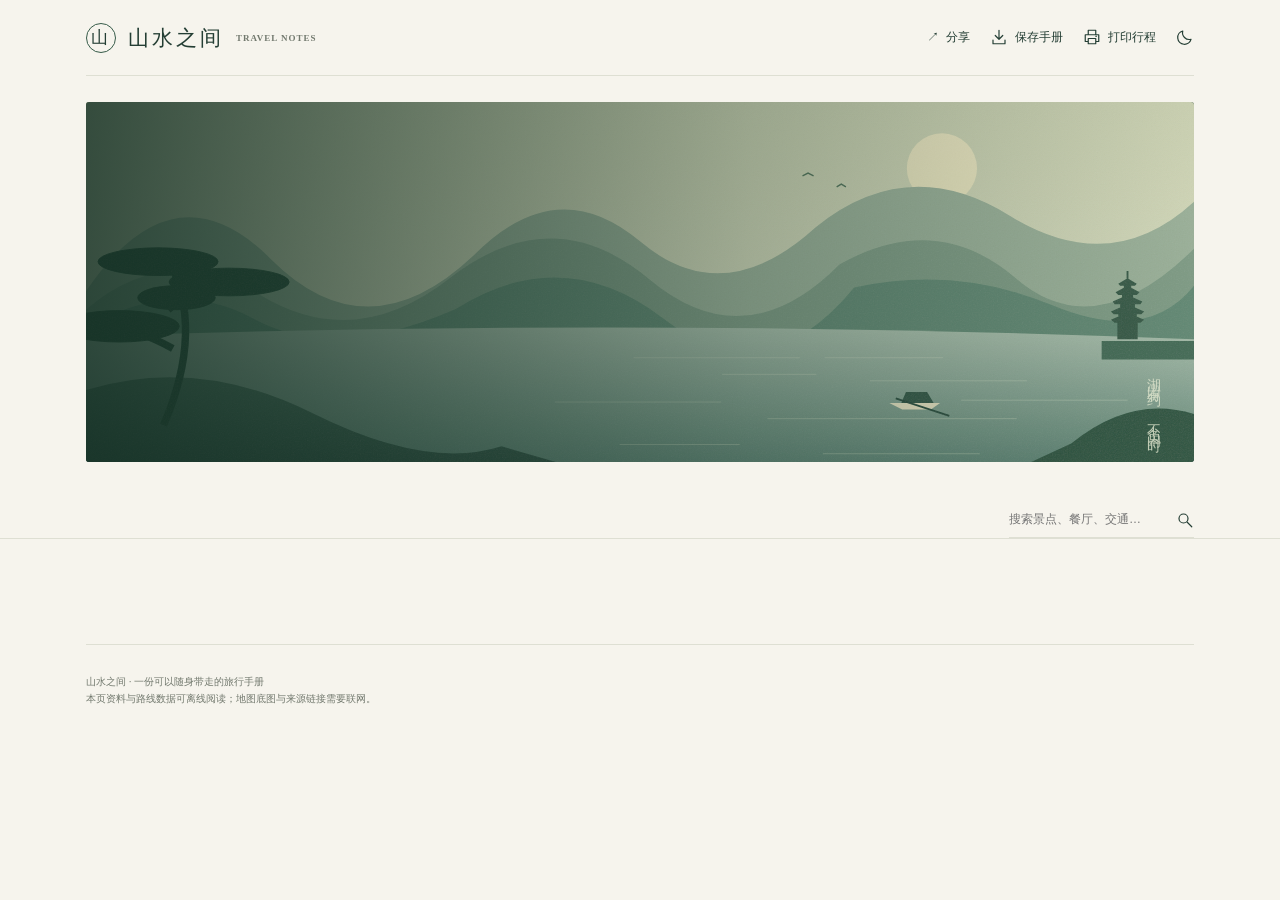
==== assets/page-template.html @ 31d5e21d "Publish mobile-friendly travel guide skill and GitHub Pages showcase" ====
<!doctype html>
<html lang="zh-CN">
<head>
<meta charset="utf-8"><meta name="viewport" content="width=device-width,initial-scale=1">
<meta name="color-scheme" content="light dark"><title>旅行手册</title>
<style>
:root{--paper:#f6f4ed;--card:#fffef9;--ink:#243e34;--muted:#71786d;--line:#dedfd3;--green:#365b49;--soft:#eaf0e5;--clay:#b26142;--claysoft:#f4e8dc;--serif:"Songti SC","Noto Serif CJK SC","STSong",serif;--sans:-apple-system,BlinkMacSystemFont,"PingFang SC","Microsoft YaHei",sans-serif}
*{box-sizing:border-box}html{scroll-behavior:smooth;scroll-padding-top:100px}body{margin:0;background:var(--paper);color:var(--ink);font:14px/1.7 var(--sans)}button,input,select{font:inherit}button,a,input{ -webkit-tap-highlight-color:transparent}button{cursor:pointer}button,a{touch-action:manipulation}button:focus-visible,a:focus-visible,input:focus-visible,summary:focus-visible{outline:3px solid var(--clay);outline-offset:4px}button{color:inherit}a{color:var(--green);text-underline-offset:4px}button:disabled{opacity:.45;cursor:default}button svg{width:18px;height:18px}svg.icon{width:18px;height:18px;fill:none;stroke:currentColor;stroke-width:1.6;stroke-linecap:round;stroke-linejoin:round;vertical-align:middle;flex:none}h1,h2,h3,p{margin:0}h2{font:30px/1.35 var(--serif);letter-spacing:1px}h3{font-size:17px;line-height:1.5}small{font-size:12px}.eyebrow{font-size:10px;font-weight:600;letter-spacing:2.6px}.muted{color:var(--muted)}.wrap{max-width:1180px;margin:auto;padding:0 36px}.masthead{display:flex;align-items:center;justify-content:space-between;min-height:76px;border-bottom:1px solid var(--line);gap:20px}.brand{display:flex;align-items:center;gap:12px;font:21px var(--serif);letter-spacing:3px}.brand-mark{height:30px;width:30px;border:1px solid var(--green);border-radius:50%;display:grid;place-items:center;font-size:17px}.mast-actions{display:flex;align-items:center;gap:20px}.text-btn{border:0;background:transparent;display:inline-flex;align-items:center;gap:7px;padding:9px 0;font-size:12px}.hero{position:relative;min-height:360px;margin:26px 0 0;overflow:hidden;background:#203f36;border-radius:3px;color:#f7f6e9;isolation:isolate}.hero-art{position:absolute;width:100%;height:100%;inset:0;z-index:-2}.hero-shade{position:absolute;inset:0;background:linear-gradient(90deg,rgba(20,47,36,.82),rgba(20,47,36,.26) 60%,transparent);z-index:-1}.hero-copy{padding:42px 42px 36px;max-width:650px}.hero .eyebrow{color:#d2ddba}.hero h1{font:57px/1.35 var(--serif);letter-spacing:4px;margin:20px 0 14px}.hero p{font-size:14px;line-height:1.9;color:#e2e8d8;white-space:pre-line}.hero-meta{margin-top:27px;display:flex;gap:22px;flex-wrap:wrap;font-size:12px;color:#e4e8db}.hero-meta span{display:flex;align-items:center;gap:7px}.hero-stamp{position:absolute;bottom:30px;right:32px;writing-mode:vertical-rl;letter-spacing:5px;font:14px var(--serif);color:#e3e8d0;opacity:.8}.historical{display:flex;align-items:center;gap:10px;padding:12px 0;font-size:11px;color:var(--muted)}.historical .dot{width:5px;height:5px;border-radius:50%;background:var(--clay)}.nav-shell{position:sticky;top:0;background:var(--paper);z-index:10;border-bottom:1px solid var(--line)}.nav-row{display:flex;align-items:center;gap:35px}.tabs{display:flex;gap:28px;flex:1}.nav-tab{padding:18px 0 15px;border:0;border-bottom:2px solid transparent;white-space:nowrap;background:none;color:var(--muted);font-size:13px;display:flex;align-items:center;gap:8px}.nav-tab[aria-selected=true]{color:var(--ink);border-bottom-color:var(--green);font-weight:600}.search-wrap{position:relative}.search-wrap input{width:185px;background:transparent;border:0;border-bottom:1px solid var(--line);padding:8px 25px 8px 0;font-size:12px;color:var(--ink)}.search-wrap .icon{position:absolute;right:0;top:10px}.search-results{position:absolute;right:0;top:47px;width:360px;max-height:430px;overflow:auto;background:var(--card);border:1px solid var(--line);padding:12px;box-shadow:0 12px 40px #142c2520;border-radius:4px}.search-results[hidden]{display:none}.search-hit{display:block;width:100%;text-align:left;background:none;border:0;border-bottom:1px solid var(--line);padding:11px;font-size:12px}.search-hit small{display:block;color:var(--muted)}main{padding-top:35px;padding-bottom:70px}.section-top{display:flex;justify-content:space-between;align-items:flex-end;gap:20px;margin-bottom:24px}.section-top p{margin-top:9px;font-size:12px;color:var(--muted)}.issue{color:var(--clay);font:italic 31px Georgia,serif}.day-picker{display:grid;grid-template-columns:repeat(7,1fr);gap:8px;margin-bottom:28px}.day-btn{padding:14px 12px 12px;text-align:left;border:1px solid var(--line);background:transparent;border-radius:3px;position:relative;min-width:0}.day-btn .day-index{font:10px Georgia,serif;letter-spacing:1px;opacity:.8}.day-btn .day-date{font:24px Georgia,serif;margin:4px 0 7px}.day-btn .day-label{font-size:11px;display:block}.day-btn .day-weather{font-size:10px;opacity:.8;display:block;margin-top:4px}.day-btn[aria-pressed=true]{background:var(--green);border-color:var(--green);color:#f8f5e7}.day-btn[aria-pressed=true]:after{content:"";position:absolute;bottom:-7px;left:calc(50% - 6px);border-left:6px solid transparent;border-right:6px solid transparent;border-top:7px solid var(--green)}.journey-grid{display:grid;grid-template-columns:minmax(0,1fr) 310px;gap:36px}.day-heading{padding-bottom:20px;border-bottom:1px solid var(--line);margin-bottom:23px;display:flex;justify-content:space-between;gap:12px}.day-heading h3{font:25px/1.5 var(--serif)}.day-heading p{font-size:11px;color:var(--muted);margin-top:7px}.pill{display:inline-flex;gap:5px;align-items:center;border:1px solid var(--line);padding:2px 8px;border-radius:20px;font-size:10px;white-space:nowrap}.pill.warm{border-color:transparent;background:var(--claysoft);color:var(--clay)}.timeline{position:relative}.stop{position:relative;display:grid;grid-template-columns:87px minmax(0,1fr);padding:0 0 27px;gap:20px}.stop:before{content:"";position:absolute;left:99px;top:15px;bottom:0;width:1px;background:var(--line)}.stop:last-child:before{display:none}.stop:after{content:"";position:absolute;left:96px;top:9px;width:7px;height:7px;border-radius:50%;border:1px solid var(--green);background:var(--paper)}.stop-time{font:12px/1.8 Georgia,serif;padding-top:2px;white-space:nowrap}.stop-body{padding-left:9px;min-width:0}.stop-type{font-size:9px;letter-spacing:1.5px;color:var(--clay);margin-bottom:4px}.stop h4{font-size:15px;font-weight:600;line-height:1.6;margin:0}.stop-transport{font-size:11px;color:var(--muted);margin-top:5px}.stop-blurb{font-size:12px;margin-top:8px;line-height:1.9}.stop-actions{display:flex;align-items:center;gap:16px;margin-top:8px}.map-link,.copy-btn{font-size:10px;background:none;border:0;padding:2px 0;color:var(--green);text-decoration:none}.copy-btn{color:var(--muted)}details>summary{cursor:pointer;font-size:11px;color:var(--muted);padding:9px 0}details[open]>summary{color:var(--ink)}ul{padding-left:18px}li{margin:6px 0}.detail-notes{font-size:12px;line-height:1.9}.side-card{padding:24px;background:var(--card);border:1px solid var(--line);border-radius:3px;margin-bottom:16px}.side-card h3{font:18px var(--serif);margin:8px 0 16px}.route{display:flex;flex-direction:column}.route-node{position:relative;display:flex;gap:10px;font-size:11px;padding:0 0 15px;line-height:1.7}.route-node:before{content:attr(data-number);width:18px;height:18px;border-radius:50%;background:var(--soft);display:grid;place-items:center;font:10px Georgia,serif;flex:none;z-index:1}.route-node:after{content:"";position:absolute;top:17px;bottom:0;left:8px;width:1px;background:var(--line)}.route-node:last-child{padding-bottom:0}.route-node:last-child:after{display:none}.route-node a{text-decoration:none}.aside-note{font-size:10px;color:var(--muted);margin-top:15px;border-top:1px solid var(--line);padding-top:12px}.intensity-bars{height:60px;display:flex;align-items:flex-end;gap:8px;margin:20px 0 6px}.bar-day{flex:1;height:100%;display:flex;align-items:flex-end}.bar{width:100%;background:#a6b6a1;border-radius:2px 2px 0 0}.bar.active{background:var(--clay)}.bar-labels{display:flex;justify-content:space-around;font:10px Georgia,serif;color:var(--muted)}.soft-note{padding:16px 18px;border-left:2px solid var(--clay);background:var(--claysoft);font-size:12px;line-height:1.9;margin:16px 0}.alternative{background:var(--soft);padding:20px 23px;border-radius:3px;margin-top:5px}.alternative h3{font:20px var(--serif);margin:5px 0 10px}.alternative summary{color:var(--ink);font-size:12px;border-bottom:1px solid var(--line)}.alternative details p{font-size:12px;padding:10px 0}.foot-note{font-size:11px;color:var(--muted);padding:18px 0}.view-toggle{flex-shrink:0;display:flex;border:1px solid var(--line);border-radius:3px;overflow:hidden}.view-toggle button{white-space:nowrap;padding:7px 12px;background:transparent;border:0;font-size:11px}.view-toggle button[aria-pressed=true]{background:var(--soft);color:var(--green)}.wide-route{padding:30px;max-width:700px;margin:0 auto;background:var(--card);border:1px solid var(--line)}.wide-route .route-node{font-size:14px;padding-bottom:25px}.wide-route .route-node small{display:block;color:var(--muted)}.content-grid{display:grid;grid-template-columns:repeat(2,minmax(0,1fr));gap:20px}.content-card{border:1px solid var(--line);padding:25px;background:var(--card);border-radius:3px;min-width:0}.content-card h3{font:22px var(--serif);margin:5px 0 15px}.content-card p{font-size:12px}.list-row{padding:14px 0;border-bottom:1px solid var(--line)}.list-row:last-child{border-bottom:0}.check-row{display:grid;grid-template-columns:20px 1fr;gap:11px;padding:17px 0;border-bottom:1px solid var(--line)}.check-row input{accent-color:var(--green);width:17px;height:17px;margin-top:5px}.check-row strong{font-size:13px;font-weight:500}.check-row p{font-size:11px;color:var(--muted);margin-top:6px}.check-row:has(input:checked) strong{color:var(--muted);text-decoration:line-through}.check-progress{height:3px;background:var(--line);margin:13px 0 5px}.check-progress div{height:100%;background:var(--green)}.plain-button{min-height:40px;border:1px solid var(--line);background:var(--card);padding:9px 14px;font-size:11px;border-radius:3px}.budget-layout{display:grid;grid-template-columns:1.15fr 1fr;gap:35px}.budget-summary{background:var(--green);padding:30px;color:#f7f5e7;border-radius:3px;margin-bottom:20px}.budget-summary h3{font-size:12px;font-weight:400;opacity:.85}.budget-total{font:52px/1.3 Georgia,serif;margin:12px 0}.budget-total small{font:15px var(--sans)}.budget-summary p{font-size:12px}.budget-controls{display:flex;justify-content:space-between;align-items:center;gap:18px;margin-bottom:20px}.budget-controls input{background:var(--card);color:var(--ink);width:70px;padding:7px;border:1px solid var(--line);border-radius:2px}.tier-tabs{display:flex;gap:7px}.tier-tabs button{min-height:40px;border:1px solid var(--line);background:none;padding:8px 13px;font-size:12px;border-radius:3px}.tier-tabs button[aria-pressed=true]{background:var(--soft);border-color:var(--green)}.budget-line{padding:15px 0;border-bottom:1px solid var(--line)}.budget-line>div:first-child{display:flex;justify-content:space-between;font-size:12px}.budget-track{height:3px;background:var(--line);margin:10px 0 6px}.budget-track div{height:100%;background:#8eaa8f}.budget-line small{color:var(--muted);font-size:10px}.archive{margin-top:30px;border-top:1px solid var(--line);padding-top:15px}.archive summary{font-size:12px}.reference-chunk{font-size:12px;overflow-wrap:anywhere}.reference-chunk details{padding-left:10px;border-left:1px solid var(--line);margin:9px 0}.reference-chunk summary{color:var(--ink);font-size:12px}.reference-chunk p{margin:7px 0}.reference-chunk strong{font-weight:600}.label-key{color:var(--muted);font-size:10px;display:inline-block;margin-right:7px}footer{border-top:1px solid var(--line);padding:28px 0 40px;display:flex;justify-content:space-between;gap:20px;font-size:10px;color:var(--muted)}footer a{color:var(--muted)}.toast{position:fixed;bottom:28px;left:50%;transform:translateX(-50%);background:var(--ink);color:var(--paper);border-radius:3px;padding:11px 20px;font-size:12px;z-index:50;box-shadow:0 5px 30px #0002}.toast[hidden]{display:none}.source-btn{font-size:10px;background:transparent;border:1px solid var(--line);padding:5px 10px;border-radius:20px;color:var(--muted)}.source-dialog{max-width:560px;width:calc(100% - 36px);background:var(--card);color:var(--ink);border:1px solid var(--line);padding:30px;border-radius:5px;box-shadow:0 20px 80px #0003}.source-dialog::backdrop{background:#142b2570}.source-dialog p{margin:13px 0;font-size:12px}.source-dialog h2{font-size:24px}.source-dialog .close-dialog{float:right;border:0;background:transparent;font-size:22px}.source-dialog a{overflow-wrap:anywhere}body[data-theme=dark]{--paper:#182923;--card:#20352b;--ink:#e6e8d9;--muted:#adb8a7;--line:#3e5144;--green:#a9c5a0;--soft:#2b4435;--clay:#dda17e;--claysoft:#3e352a}body[data-theme=dark] .day-btn[aria-pressed=true],body[data-theme=dark] .budget-summary{background:#365b49;border-color:#365b49}body[data-theme=dark] .day-btn[aria-pressed=true]:after{border-top-color:#365b49}
@media(min-width:1440px){.hero{min-height:390px}.hero-copy{padding-top:50px}}
@media(max-width:1000px){.wrap{padding:0 24px}.tabs{gap:20px}.nav-row{gap:20px}.search-wrap input{width:135px}.journey-grid{grid-template-columns:minmax(0,1fr) 265px;gap:25px}.side-card{padding:20px}.day-btn{padding:12px 9px}.day-btn .day-weather{font-size:9px}.budget-layout{gap:24px}}
@media(max-width:760px){.wrap{padding:0 20px}.masthead{min-height:65px}.brand{font-size:19px}.mast-actions{gap:4px}.mast-actions .text-btn{min-width:36px;min-height:44px;justify-content:center}.mast-actions .label{display:none}.hero{margin-top:18px;min-height:350px}.hero-copy{padding:32px 25px}.hero h1{font-size:clamp(30px,9vw,36px);letter-spacing:1px;margin:28px 0 17px}.hero p{font-size:12px}.hero-meta{gap:11px;font-size:10px;margin-top:28px}.hero-stamp{right:17px;bottom:22px;font-size:11px}.hero-art{width:160%;left:-35%}.hero-shade{background:linear-gradient(90deg,#173e32c9,#173e3270 70%,#173e3210)}.historical{font-size:10px;line-height:1.7;padding:13px 0;align-items:flex-start}.historical .dot{margin-top:6px;flex:none}.nav-shell{border:0;position:static}.nav-row{display:block}.tabs{position:fixed;bottom:0;left:0;right:0;background:var(--card);border-top:1px solid var(--line);padding:7px 9px max(8px,env(safe-area-inset-bottom));z-index:30;display:grid;grid-template-columns:repeat(6,1fr);gap:0}.nav-tab{display:flex;flex-direction:column;gap:3px;padding:5px 0;border:0;font-size:9px;line-height:1.5;border-radius:4px}.nav-tab .icon{width:19px;height:19px}.nav-tab[aria-selected=true]{background:var(--soft)}.search-wrap{margin:5px 0 0}.search-wrap input{width:100%;font-size:12px;padding:11px 25px 11px 0}.search-wrap .icon{top:13px}.search-results{width:100%;top:42px;z-index:20}.section-top{align-items:center;margin-bottom:20px}.section-top h2{font-size:24px}.section-top p{font-size:11px;max-width:235px}.issue{font-size:25px}main{padding-top:27px;padding-bottom:28px}.day-picker{display:flex;overflow-x:auto;gap:7px;margin-right:-20px;padding-right:20px;padding-bottom:9px;scrollbar-width:thin}.day-btn{flex:0 0 100px;padding:12px}.day-btn .day-date{font-size:25px}.day-btn .day-weather{font-size:9px}.journey-grid{display:block}.day-heading{margin-top:6px}.day-heading h3{font-size:23px}.day-heading .pill{font-size:9px}.stop{grid-template-columns:72px minmax(0,1fr);gap:15px;padding-bottom:28px}.stop:before{left:81px}.stop:after{left:78px}.stop-time{font-size:10px;padding-top:4px}.stop-body{padding-left:5px}.stop h4{font-size:14px}.stop-blurb{font-size:11px}.stop-transport{font-size:10px}.side-card{margin-top:16px}.journey-aside{display:grid;grid-template-columns:1fr;gap:0}.content-grid{grid-template-columns:1fr}.content-card{padding:23px}.budget-layout{display:block}.budget-controls{flex-wrap:wrap}.budget-summary{padding:26px}.budget-total{font-size:46px}.view-toggle button{white-space:nowrap;padding:6px 9px;font-size:10px}.foot-note{font-size:10px}footer{padding-bottom:105px;display:block;font-size:9px}footer>div+div{margin-top:10px}.toast{bottom:85px;max-width:90%;width:max-content}.source-btn{font-size:9px}.reference-chunk{font-size:11px}.wide-route{padding:22px}.eyebrow{font-size:9px}}
@media(prefers-reduced-motion:reduce){html{scroll-behavior:auto}}
@media print{body{--paper:white;--card:white;--ink:#22382e;--muted:#555;--line:#ddd;--green:#365b49;--soft:#eef2eb;--clay:#9f583d;--claysoft:#f5ede5;font-size:11px}.nav-shell,.mast-actions,.day-picker,.view-toggle,.search-results,.toast,.source-btn,.copy-btn{display:none!important}.hero{min-height:200px;print-color-adjust:exact}.hero-copy{padding:25px}.hero h1{font-size:35px}.hero-meta{margin-top:12px}.journey-grid{display:block}.journey-aside{display:none}.wrap{padding:0 15px}.stop{break-inside:avoid}.print-day{break-before:page}.print-day:first-child{break-before:auto}footer{padding-bottom:10px}h2{font-size:24px}main{padding-top:20px}.budget-layout{display:block}}

.back-top{position:fixed;right:28px;bottom:90px;width:40px;height:40px;border:1px solid var(--line);border-radius:50%;background:var(--card);z-index:34;font-size:18px}.back-top[hidden]{display:none}@media(max-width:760px){.back-top{right:22px;bottom:147px}}@media print{.back-top{display:none!important}}
.inline-copy{padding:1px 4px;border:1px solid var(--line);background:var(--soft);border-radius:3px;font-size:inherit;color:var(--green)}.inline-source{font-size:10px;padding:1px 6px}.duplicate-warning{font-size:11px;color:var(--clay);background:var(--claysoft);padding:6px 8px;margin:6px 0}.travel-status{padding:0 0 15px;font-size:12px;color:var(--green)}.hours-table{overflow:auto}.hours-table table{border-collapse:collapse;width:100%;font-size:11px}.hours-table td,.hours-table th{padding:11px 12px;border-bottom:1px solid var(--line);text-align:left;vertical-align:top}.hours-table td:first-child{min-width:150px}.hours-table td:nth-child(2){min-width:260px}.bar-day{padding:0;border:0;background:transparent;cursor:pointer}.bar-day:hover .bar{background:var(--clay)}
__MAP_CSS__
</style></head>
<body>
<svg aria-hidden="true" style="position:absolute;width:0;height:0;overflow:hidden"><defs>
<symbol id="i-calendar" viewBox="0 0 24 24"><rect x="3" y="5" width="18" height="16" rx="2"/><path d="M7 3v4m10-4v4M3 10h18M7 14h2m4 0h2m-8 4h2"/></symbol>
<symbol id="i-route" viewBox="0 0 24 24"><circle cx="6" cy="6" r="3"/><circle cx="18" cy="18" r="3"/><path d="M9 6h7a4 4 0 0 1 0 8H8a4 4 0 0 0 0 8h4"/></symbol>
<symbol id="i-check" viewBox="0 0 24 24"><rect x="4" y="4" width="16" height="17" rx="2"/><path d="m8 12 3 3 5-6M9 4V2h6v2"/></symbol>
<symbol id="i-food" viewBox="0 0 24 24"><path d="M6 3v7m-3-7v5a3 3 0 0 0 6 0V3M6 11v10m10-10h4V3c-5 0-6 8-4 8v10"/></symbol>
<symbol id="i-wallet" viewBox="0 0 24 24"><path d="M4 7V5a2 2 0 0 1 2-2h13v4M3 7h18v14H3zM16 11h5v6h-5z"/><path d="M18 14h.01"/></symbol>
<symbol id="i-info" viewBox="0 0 24 24"><circle cx="12" cy="12" r="9"/><path d="M12 11v6m0-10v.1"/></symbol>
<symbol id="i-search" viewBox="0 0 24 24"><circle cx="10" cy="10" r="6"/><path d="m15 15 6 6"/></symbol>
<symbol id="i-print" viewBox="0 0 24 24"><path d="M7 8V3h10v5M6 18H3V9h18v9h-3M7 14h10v7H7zM17 11h1"/></symbol>
<symbol id="i-moon" viewBox="0 0 24 24"><path d="M20 15A9 9 0 0 1 9 4a9 9 0 1 0 11 11z"/></symbol>
<symbol id="i-pin" viewBox="0 0 24 24"><path d="M19 10c0 5-7 11-7 11S5 15 5 10a7 7 0 0 1 14 0z"/><circle cx="12" cy="10" r="2"/></symbol>
<symbol id="i-users" viewBox="0 0 24 24"><circle cx="9" cy="7" r="3"/><path d="M3 21v-3a6 6 0 0 1 12 0v3m1-17a3 3 0 0 1 0 6m2 4a6 6 0 0 1 3 5v2"/></symbol>
<symbol id="i-download" viewBox="0 0 24 24"><path d="M12 3v12m-5-5 5 5 5-5M4 16v5h16v-5"/></symbol>
</defs></svg>
<div class="wrap">
<header class="masthead"><div class="brand"><span class="brand-mark">山</span>山水之间 <span class="eyebrow muted" style="letter-spacing:1px;font-size:9px">TRAVEL NOTES</span></div><div class="mast-actions"><button class="text-btn" id="share" aria-label="分享手册">↗ <span class="label">分享</span></button><button class="text-btn" id="download" aria-label="保存手册"><svg class="icon"><use href="#i-download"/></svg><span class="label">保存手册</span></button><button class="text-btn" id="print" aria-label="打印行程"><svg class="icon"><use href="#i-print"/></svg><span class="label">打印行程</span></button><button class="text-btn" id="theme" aria-label="切换深浅色" aria-pressed="false"><svg class="icon"><use href="#i-moon"/></svg></button></div></header>
<section class="hero" aria-labelledby="trip-title">
<svg class="hero-art" viewBox="0 0 1200 420" preserveAspectRatio="xMidYMid slice" role="img" aria-label="湖山、远塔与小舟的原创湖山意象插画，非实景照片"><defs><linearGradient id="sky" x2="0" y2="1"><stop stop-color="#c8ceaf"/><stop offset="1" stop-color="#dce0c4"/></linearGradient><linearGradient id="water" x2="0" y2="1"><stop stop-color="#a8bcaa"/><stop offset="1" stop-color="#597f70"/></linearGradient><linearGradient id="hill" x2="0" y2="1"><stop stop-color="#507260"/><stop offset="1" stop-color="#284b3e"/></linearGradient><filter id="grain"><feTurbulence type="fractalNoise" baseFrequency=".7" numOctaves="3" stitchTiles="stitch"/><feColorMatrix type="saturate" values="0"/><feComponentTransfer><feFuncA type="linear" slope=".08"/></feComponentTransfer><feBlend in="SourceGraphic" mode="soft-light"/></filter></defs><g filter="url(#grain)"><path fill="url(#sky)" d="M0 0h1200v420H0z"/><circle cx="927" cy="87" r="38" fill="#efe7c2" opacity=".84"/><path d="M0 220Q95 80 200 185T420 181Q510 90 600 166T790 151Q890 70 1000 138T1200 123V320H0z" fill="#9aaf98"/><path d="M0 240Q88 164 190 225T395 205Q506 120 610 207T816 191Q921 132 1007 206T1200 174V320H0z" fill="#7f9b85"/><path d="M0 260Q95 203 182 250T401 239Q517 166 626 250T832 216Q943 192 1046 235T1200 214V340H0z" fill="#638974"/><path fill="url(#water)" d="M0 269Q600 248 1200 272V420H0z"/><g stroke="#d5dec4" stroke-width="1" opacity=".35"><path d="M593 292h180m27 0h128m-239 18h102m58 7h170M508 340h180m50 18h270m-430 28h130m90 10h170m-20-58h180"/></g><path d="M1100 274h100v20h-100z" fill="#456c57"/><g fill="#385b48"><path d="m1110 251 18-8 18 8-4 3h-28zM1117 254h22v18h-22zM1110 242l18-8 18 8-3 3h-30zM1118 244h20v7h-20zM1112 231l16-7 16 7-2 3h-28zM1120 233h16v8h-16zM1115 221l13-7 13 7-3 3h-20zM1122 222h12v8h-12zM1118 212l10-6 10 6-2 2h-16zM1124 211h8v10h-8zM1127 198h2v10h-2z"/></g><path d="M0 327Q121 290 245 352T450 388L561 420H0z" fill="url(#hill)"/><path d="M1200 353q-68-21-133 32l-76 35h209z" fill="#315743"/><g fill="#254b38" stroke="#254b38"><path d="M84 365q45-105 5-180M89 240q50-44 84-31M94 282q-55-30-81-18" fill="none" stroke-width="8"/><ellipse cx="78" cy="188" rx="65" ry="15"/><ellipse cx="155" cy="210" rx="65" ry="15"/><ellipse cx="36" cy="258" rx="65" ry="17"/><ellipse cx="98" cy="227" rx="42" ry="13"/></g><g transform="translate(870 341)" fill="#e3dfbf"><path d="M0 0h55l-10 7H14z"/><path d="M18-12h23l7 12H13z" fill="#335847"/><path d="M7-5 65 14" stroke="#284d3d" stroke-width="2"/></g><path d="m776 95 6-3 6 3m25 12 5-3 5 3" stroke="#54745b" stroke-width="1.5" fill="none"/></g></svg>
<div class="hero-shade"></div><div class="hero-copy"><div class="eyebrow" id="hero-eyebrow"></div><h1 id="trip-title"></h1><p id="trip-intro"></p><div class="hero-meta" id="hero-meta"></div></div><span class="hero-stamp">湖山有约 · 不负闲时</span></section>
<div class="historical" id="historical"></div><div class="travel-status" id="travel-status" role="status"></div>
</div>
<div class="nav-shell"><div class="wrap nav-row"><nav class="tabs" role="tablist" aria-label="攻略栏目" id="tabs"></nav><div class="search-wrap"><input type="search" id="search" aria-label="搜索行程与攻略" placeholder="搜索景点、餐厅、交通…" autocomplete="off" aria-controls="search-results"><svg class="icon"><use href="#i-search"/></svg><div class="search-results" id="search-results" aria-label="搜索结果" hidden></div></div></div></div>
<div class="wrap"><main id="panel" role="tabpanel" tabindex="0"></main><footer><div>山水之间 · 一份可以随身带走的旅行手册<br>本页资料与路线数据可离线阅读；地图底图与来源链接需要联网。</div><div id="footer-source"></div></footer></div>
<button id="back-top" class="back-top" aria-label="回到顶部" hidden>↑</button>
<div class="toast" role="status" id="toast" hidden></div>
<dialog class="source-dialog" id="source-dialog" aria-labelledby="source-title"><button class="close-dialog" aria-label="关闭来源说明">×</button><h2 id="source-title">信息从哪里来</h2><div id="source-content"></div><button class="plain-button close-dialog-bottom">知道了</button></dialog>
<script id="trip-data" type="application/json">__TRIP_DATA__</script>
<script>
'use strict';
const data=JSON.parse(document.getElementById('trip-data').textContent);
const isHistory=data.status==='historical-example';
const dayDate=(d,i)=>d.date?d.date.slice(5).replace('-','.'):'第 '+(i+1)+' 天';
const $=s=>document.querySelector(s), esc=s=>String(s??'').replace(/[&<>"']/g,c=>({'&':'&amp;','<':'&lt;','>':'&gt;','"':'&quot;',"'":'&#39;'}[c]));
const icon=name=>`<svg class="icon" aria-hidden="true"><use href="#i-${name}"/></svg>`;
const sourceLevels={官方:'官方机构、运营方或主管部门的一手信息；仍需确认适用日期。',官媒:'媒体报道或记者实地走访；发布后仍可能变化。',网友:'个人游记、评论与使用经验，存在个体差异。',推断:'基于已知资料的判断或测算，非直接公布事实。',未查到:'未找到足够可靠的来源，出发前需要确认。'};
function fmt(s){return esc(String(s??'').replace(/<[^>]*>/g,''))
 .replace(/\*\*([^*]+)\*\*/g,'<strong>$1</strong>')
 .replace(/`([^`]+)`/g,(_,v)=>`<button class="inline-copy" data-copy="${v}" title="点击复制">${v} ⧉</button>`)
 .replace(/\{\{t:([^}]+)\}\}/g,(_,v)=>`<a href="tel:${v.replace(/[^0-9+]/g,'')}">${v}</a>`)
 .replace(/\{\{m:([^}]+)\}\}/g,(_,v)=>`<a href="${mapUrl(v)}" target="_blank" rel="noopener noreferrer">地图 ${v} ↗</a>`)
 .replace(/【((?:官方|官媒|网友|推断|未查到)[^】]{0,6})】/g,(_,v)=>`<button class="source-btn inline-source" data-src="${Object.keys(sourceLevels).find(k=>v.startsWith(k))}">${v} ⓘ</button>`)
 .replace(/\n/g,'<br>');}
const clean=s=>String(s??'').replace(/<[^>]*>/g,'').replace(/\*\*|`|🔑|🔴|⚠️|✅|⛔|⭐/g,'').trim();
const safeUrl=s=>{try{const u=new URL(s);return ['https:','http:'].includes(u.protocol)?esc(u.href):'';}catch{return '';}};
const money=n=>new Intl.NumberFormat('zh-CN',{maximumFractionDigits:2}).format(n);
const baiduUrl=q=>'https://api.map.baidu.com/geocoder?address='+encodeURIComponent(data.destination+' '+q)+'&output=html&src=webapp';
function mapBtn(q){return `<a class="map-link" href="${mapUrl(q)}" target="_blank" rel="noopener noreferrer">高德 ↗</a> <a class="map-link" href="${baiduUrl(q)}" target="_blank" rel="noopener noreferrer">百度 ↗</a> <button class="inline-copy" data-copy="${esc(q)}">复制名称</button>`;}
const mapUrl=q=>'https://uri.amap.com/search?keyword='+encodeURIComponent(data.destination+' '+q)+'&city='+encodeURIComponent(data.destination);
const tabs=[['trip','每日行程','calendar'],['prep','出发准备','check'],['transport','交通指南','route'],['food','寻味杭州','food'],['budget','旅行预算','wallet'],['practical','随身锦囊','info']];
const typeNames={transit:'ON THE WAY · 交通',food:'TASTE · 餐饮',indoor:'INDOORS · 室内',spot:'EXPLORE · 游览',night:'AFTER DARK · 夜游',rest:'SLOW DOWN · 休整',hike:'IN NATURE · 徒步'};
let current='trip',dayIndex=0,view='timeline',tier=data.budget.defaultTier,people=data.travelers,addons=new Set(),toastTimer;
const storageKey='travel-guide:'+data.destination+':'+(data.days[0].date||data.title);let checks={};
try{checks=JSON.parse(localStorage.getItem(storageKey)||'{}');}catch{checks={};}
async function copyText(value,message){try{await navigator.clipboard.writeText(value);toast(message||'已复制：'+value);}catch{toast('复制未完成，请选中内容手动复制。');}}
function toast(message){$('#toast').textContent=message;$('#toast').hidden=false;clearTimeout(toastTimer);toastTimer=setTimeout(()=>$('#toast').hidden=true,3000);}
function saveChecks(){try{localStorage.setItem(storageKey,JSON.stringify(checks));}catch{toast('本次勾选已生效；浏览器未允许本地保存。');}}
function section(title,sub,number,actions=''){return `<div class="section-top"><div><div class="eyebrow muted" style="margin-bottom:9px">YOUR TRAVEL COMPANION</div><h2>${esc(title)}</h2><p>${esc(sub)}</p></div>${actions||`<span class="issue">${number}</span>`}</div>`;}
function sourceButton(){return '<button class="source-btn" data-source>信息来源与核实状态 ↗</button>';}
function citations(list=[]){return list.length?'<div style="font-size:10px;margin-top:9px">'+list.map(c=>`<a href="${safeUrl(c.url)}" target="_blank" rel="noopener noreferrer">${esc(c.label)} · ${esc(c.level)} · ${esc(c.asOf)}${c.verified?'':' · 未独立核实'} ↗</a>`).join('<br>')+'</div>':'';}
function renderNav(){ $('#tabs').innerHTML=tabs.map(([id,name,ic])=>`<button id="tab-${id}" class="nav-tab" role="tab" aria-selected="${id===current}" aria-controls="panel" tabindex="${id===current?0:-1}" data-tab="${id}">${icon(ic)}<span>${esc(name.replace('杭州',data.destination))}</span></button>`).join('');$('#panel').setAttribute('aria-labelledby','tab-'+current);}
function route(d,wide=false){const points=d.stops.filter(s=>s.mapQuery);return `<div class="route">${points.map((s,i)=>`<div class="route-node" data-number="${i+1}"><div><a href="${mapUrl(s.mapQuery)}" target="_blank" rel="noopener noreferrer">${esc(s.mapQuery)} ↗</a>${wide?`<small>${esc(s.time)} · ${esc(s.transport)}</small>`:''}</div></div>`).join('')||'<p class="muted">此日未提供可定位地点。</p>'}</div><div class="aside-note">路线顺序示意，非地理比例地图。点地点可打开高德搜索；步行距离与路况需在地图内确认。</div>`;}
function branchBlock(d,printMode){return d.extra?.branch?`<div class="alternative" style="margin:15px 0 20px"><h3>${esc(clean(d.extra.branch.title))}</h3>${d.extra.branch.opts.map(b=>`<details ${printMode?'open':''}><summary>${esc(clean(b.t))}</summary><p>${fmt(b.cond)}</p><p>${fmt(b.d)}</p></details>`).join('')}</div>`:'';}
function dayBody(d,printMode=false){return `<div class="day-heading"><div><div class="eyebrow muted" style="margin-bottom:8px">DAY ${String(dayIndex+1).padStart(2,'0')} / ${esc(dayDate(d,dayIndex))}</div><h3>${esc(d.title)}</h3><p>${esc(d.weather)} · ${esc(d.temperature)} · ${esc(d.kind)}</p>${d.extra?.flower?`<details><summary>花情与备选提醒</summary><div class="reference-chunk">${tree(d.extra.flower)}</div></details>`:""}</div><div><span class="pill warm">体力 ${esc(d.stamina)} / 5</span></div></div>${d.alerts.length?`<div class="soft-note"><strong>今日留意</strong> · ${fmt(d.alerts[0])}<div style="font-size:10px;margin-top:4px;opacity:.75">${isHistory?'原稿提醒，适用时间为原行程日期；未作为当前公告核实。':'出行前请再次核实预约、开放与交通安排。'}</div>${d.alerts.length>1?`<details><summary>其他提醒（${d.alerts.length-1}）</summary>${d.alerts.slice(1).map(a=>`<p style="margin:8px 0">${fmt(a)}</p>`).join('')}</details>`:''}</div>`:''}<div class="timeline">${d.stops.map((s,i)=>`<article class="stop" id="${esc(d.id)}-stop-${i}" tabindex="-1"><div class="stop-time">${esc(s.time.replace('—','–'))}</div><div class="stop-body"><div class="stop-type">${esc(typeNames[s.type]||'DISCOVER · 行程')}</div><h4>${esc(s.name)}</h4>${s.transport?`<p class="stop-transport">${icon('route')} ${esc(s.transport)}</p>`:''}${s.notes.length?`<p class="stop-blurb">${fmt(s.notes[0])}</p>`:''}${s.notes.length>1?`<details ${printMode?'open':''}><summary>展开实用细节 · ${s.notes.length-1} 条</summary><ul class="detail-notes">${s.notes.slice(1).map(n=>`<li>${fmt(n)}</li>`).join('')}</ul></details>`:''}${citations(s.sources)}${s.mapQuery?`<div class="stop-actions"><a class="map-link" href="${mapUrl(s.mapQuery)}" target="_blank" rel="noopener noreferrer">${icon('pin')} 高德导航 ↗</a><a class="map-link" href="${baiduUrl(s.mapQuery)}" target="_blank" rel="noopener noreferrer">百度 ↗</a><button class="copy-btn" data-copy="${esc(s.mapQuery)}">复制地点</button></div>`:''}</div></article>${/决策点/.test(s.name)?branchBlock(d,printMode):''}` ).join('')}</div>${!d.stops.some(s=>/决策点/.test(s.name))?branchBlock(d,printMode):''}<div class="alternative"><div class="eyebrow muted">A LITTLE FLEXIBILITY</div><h3>计划可以变，兴致不必减。</h3>${d.alternatives.map(a=>`<details ${printMode?'open':''}><summary>${esc(clean(a.q))}</summary><p>${fmt(a.a)}</p></details>`).join('')}<p style="font-size:11px;margin-top:13px">${fmt(d.rest)}</p></div>${Object.keys(d.extra||{}).length?`<details class="archive"><summary>当日补充：路线分支、里程与安排理由</summary><div class="reference-chunk">${tree(Object.fromEntries(Object.entries(d.extra).filter(([k])=>k!=='branch')))}</div></details>`:''}`;}
function renderTrip(){window.travelMap?.release();const d=data.days[dayIndex];$('#panel').innerHTML=section(data.sectionTitle||data.days.length+' 天，慢游'+data.destination+'。','每天都有留白，也都有值得期待的风景。','01',`<div class="view-toggle" aria-label="行程展示方式"><button data-view="timeline" aria-pressed="${view==='timeline'}">时间轴</button><button data-view="route" aria-pressed="${view==='route'}">地图</button><button data-amfull aria-label="全屏地图" ${data.map?'':'disabled title="待补充地图配置"'}>⤢</button></div>`)+`<div class="day-picker" aria-label="选择旅行日期">${data.days.map((d,i)=>`<button class="day-btn" data-day="${i}" aria-pressed="${dayIndex===i}" aria-label="第 ${i+1} 天 ${esc(d.label)}"><span class="day-index">DAY ${String(i+1).padStart(2,'0')}</span><div class="day-date">${esc(dayDate(d,i))}</div><span class="day-label">${esc(d.label)}</span><span class="day-weather">${esc(d.kind)} · ${esc(d.stamina)}/5</span></button>`).join('')}</div>`+(view==='route'?`<div id="am-inline" class="am-inline on" data-map-status="loading"><div class="am-in-hd" id="amInHd"></div><div class="am-in-stage"><div class="am-map" id="amInMap"></div><div class="am-in-load" id="amInLoad"><div class="am-spin"></div><div>正在加载地图…</div></div><div class="am-in-fb" id="amInFb"></div></div><div class="am-in-ft" id="amInFt"></div></div><div class="map-tools"><button class="plain-button" data-map-all ${data.map?'':'disabled'}>全程总览与备选路线</button></div>`:`<div class="journey-grid"><div>${dayBody(d)}</div><aside class="journey-aside"><div class="side-card"><div class="eyebrow muted">TODAY'S ROUTE</div><h3>今天，顺路而行。</h3>${route(d)}</div><div class="side-card"><div class="eyebrow muted">TRAVEL RHYTHM</div><h3>旅行也要有呼吸。</h3><div class="intensity-bars" aria-label="全程体力评分 ${data.days.map(d=>d.stamina).join('、')}">${data.days.map((d,i)=>`<button class="bar-day" data-chart-day="${i}" aria-label="查看第 ${i+1} 天行程"><div class="bar ${i===dayIndex?'active':''}" style="height:${d.stamina/5*100}%" title="第${i+1}天 ${d.stamina}/5"></div></button>`).join('')}</div><div class="bar-labels">${data.days.map((_,i)=>`<span>${i+1}</span>`).join('')}</div><p class="muted" style="font-size:11px;margin-top:17px">${esc(clean(d.rest))}</p></div><div class="side-card"><div class="eyebrow muted">KEEP IN MIND</div><h3>先确认，再出发。</h3><p class="muted" style="font-size:11px">${isHistory?'天气、票价、预约和交通安排来自原稿历史资料。新行程需更新核实。':'出发前再确认天气、票价、预约与交通。未核实信息会在相关条目中标注。'}</p><div style="margin-top:15px">${sourceButton()}</div></div></aside></div>`)+`<div class="foot-note">信息截至 ${esc(data.asOf)} · ${isHistory?'原稿预测天气与安排仅作样例，所有细节均保留在折叠区。':'具体时刻、天气和价格以临近出发查询结果为准。'}</div>`;const picker=document.querySelector('.day-picker'),selected=picker?.querySelector('[aria-pressed=true]');if(picker&&selected)picker.scrollLeft=selected.offsetLeft-picker.offsetLeft-(picker.clientWidth-selected.offsetWidth)/2;
if(view==='route'){if(data.map)window.travelMap?.mount();else{document.getElementById('am-inline').innerHTML='<p class="soft-note">尚未提供地点坐标与地图配置。请补充真实坐标和路线数据；不会用路线示意代替地理地图。</p>';}}}
const keyLabels={n:'名称',d:'说明',t:'时间 / 联系方式',a:'地址 / 内容',r:'路线',q:'问题',s:'原稿来源等级',src:'来源',note:'注意',name:'名称',title:'标题',desc:'说明',go:'到达方式',noteId:'笔记 ID',map:'地图搜索名',p:'价格 / 分类',g:'分组',items:'条目',url:'链接',tips:'提示',taste:'风味',tip:'点单建议',train:'铁路',official:'原稿标注官方的交通参考',back:'返程',control:'交通管制',city:'市内交通',metro:'地铁',boat:'游船',hike:'徒步',channels:'预约渠道',phones:'紧急联系',hospitals:'医院',lost:'走散与失物',fuse:'停运与熔断',rumors:'信息辨别',rain:'雨天备选',flower:'花情资料',tide:'观潮资料',unknown:'待核实事项',about:'关于原稿',mjulong:'梅家坞与龙井交通',jxBest:'九溪推荐路线',jxNoDrive:'九溪通行提醒',spots:'热门地点交通',metroNote:'地铁提醒',noBook:'免预约地点',noBooking:'免预约说明',tonight:'出发前事项',weatherTable:'天气参考表',pitfalls:'出行提示',extra:'其他风味',cuyu:'西湖醋鱼说明',queueTrick:'错峰用餐',foot:'资料说明',t3:'三人总额',pp:'人均估算',sum3:'三人总额',per:'人均估算',range:'费用区间',econ:'经济档',comf:'舒适档',lux:'品质档',tag:'标记',opts:'可选路线',cond:'适用条件',k:'标识',cls:'原稿样式标签',star:'推荐',since:'历史背景',addr:'地址',sign:'招牌',price:'价格',queue:'排队情况',verdict:'选择建议',old:'老字号',new_:'本地家常与连锁',dishes:'杭帮菜',streets:'美食街区',xiaochi:'小吃',tea:'茶室',veg:'素食',plan:'用餐安排',deals:'历史优惠',avoid:'原稿用餐提示',rooms:'房型',hotels:'酒店',areas:'住宿片区',saves:'原稿省钱建议',addons:'原稿加项',tiers:'原稿三档预算',breakdown:'原稿预算明细',tune:'预算调节',principles:'行程设计原则',mileage:'里程',branch:'路线分支',logic:'安排理由'};
function tree(v,depth=0){if(v===null||v===undefined)return '';if(typeof v!=='object'){const raw=String(v);return /^https?:\/\//.test(raw)?`<a href="${safeUrl(raw)}" target="_blank" rel="noopener noreferrer">${esc(raw)}</a>`:fmt(raw);}if(Array.isArray(v))return '<ul>'+v.map(x=>`<li>${tree(x,depth+1)}</li>`).join('')+'</ul>';return Object.entries(v).filter(([k])=>!['cls'].includes(k)).map(([k,val])=>k==='noteId'&&typeof val==='string'?`<p>笔记 ID：${esc(val)} <button class="inline-copy" data-copy="${esc(val)}">复制笔记 ID</button></p>`:k==='map'&&typeof val==='string'?`<p><a href="${mapUrl(val)}" target="_blank" rel="noopener noreferrer">${icon('pin')} ${esc(val)} ↗</a> <a href="${baiduUrl(val)}" target="_blank" rel="noopener noreferrer">百度 ↗</a> <button class="inline-copy" data-copy="${esc(val)}">复制地点</button></p>`:typeof val==='object'&&val!==null?`<details><summary>${esc(keyLabels[k]||'补充信息')}</summary>${tree(val,depth+1)}</details>`:`<p><span class="label-key">${esc(keyLabels[k]||'补充信息')}</span>${tree(val,depth+1)}</p>`).join('');}
function hasContent(v){if(v==null)return false;if(typeof v==='object')return Object.values(v).some(hasContent);return typeof v==='string'?Boolean(v.trim()):true;}
function archive(title,obj){if(!hasContent(obj))return '';return `<details class="archive"><summary>${esc(title)}</summary><div class="reference-chunk">${tree(obj)}</div></details>`;}
function checklistRows(list){return list.map(c=>`<label class="check-row"><input type="checkbox" data-check="${esc(c.id)}" ${checks[c.id]?'checked':''}><span><strong>${fmt(c.title)}</strong><p>${fmt(c.detail)}</p></span></label>`).join('');}
function priorityBlock(){const list=data.priorityChecklist||[];if(!list.length)return '';return `<section class="content-card" style="margin-bottom:25px"><div class="eyebrow muted">FIRST THINGS FIRST</div><h3>优先确认的 ${list.length} 件事</h3><p class="muted" id="priority-status">已完成 ${list.filter(c=>checks[c.id]).length} / ${list.length}</p>${checklistRows(list)}<button class="plain-button" data-reset-priority style="margin-top:20px">重置优先事项勾选</button></section>`;}
function renderPrep(){let completed=data.checklist.filter(c=>checks[c.id]).length;$('#panel').innerHTML=section('准备妥当，才能走得轻松。','预约、车票与行李，按计划逐项确认。','02')+priorityBlock()+`<div class="content-grid"><section class="content-card"><div class="eyebrow muted">BEFORE YOU GO</div><h3>出发前的 ${data.checklist.length} 件小事</h3><p class="muted" id="check-status">已完成 ${completed} / ${data.checklist.length} · 仅保存到本浏览器</p><div class="check-progress"><div style="width:${completed/data.checklist.length*100}%"></div></div>${data.checklist.map(c=>`<label class="check-row"><input type="checkbox" data-check="${esc(c.id)}" ${checks[c.id]?'checked':''}><span><strong>${fmt(clean(c.title))}</strong><span class="pill warm" style="margin-left:8px">${esc(c.deadline)}</span><p>${fmt(c.detail)}</p></span></label>`).join('')}<button class="plain-button" data-reset-checks style="margin-top:20px">清空本行程的勾选</button></section><div><div class="content-card"><div class="eyebrow muted">THE WAY WE TRAVEL</div><h3>这份行程，为什么这样排。</h3>${(data.principles||[]).map(p=>`<details><summary>${esc(clean(p.t))}</summary><p>${fmt(p.d)}</p></details>`).join('')}</div><div class="soft-note">${isHistory?'此页是已结束行程的准备清单样例。原稿中的「今晚」「明早」均对应 '+esc(data.asOf)+'，不代表现在需要执行。':'请按实际出发日期确认预约和票务期限。日期未定时，清单先用于规划。'}</div>${archive(isHistory?'原稿其余准备资料与天气表':'补充准备资料',data.prepReference||{})}${archive('全部预约渠道与未核实信息',{channels:data.practical.channels,unknown:data.practical.unknown})}</div></div>`;}
function renderTransport(){const a=data.transport.arrive||{};$('#panel').innerHTML=section('少一点折腾，多一点风景。','先看进出城，再看每天怎么顺路走。','03')+`<div class="content-grid"><div class="content-card"><div class="eyebrow muted">ARRIVE & DEPART</div><h3>从${esc(data.origin)}到${esc(data.destination)}</h3>${(a.train||[]).map(row=>`<div class="list-row"><h4 style="margin:0 0 8px">${esc(row[0])}</h4><p>${row.slice(1).map(fmt).join(' · ')}</p></div>`).join('')}<div class="soft-note">${fmt(a.back||'请按车次预留进站时间。')}</div></div><div class="content-card"><div class="eyebrow muted">GETTING AROUND</div><h3>热门地点，怎样到达。</h3>${(a.official||[]).map(p=>`<div class="list-row"><strong>${esc(p.d)}</strong><p class="muted">${fmt(p.r)}</p></div>`).join('')}</div></div>${archive('展开完整交通参考：限行、接驳、游船、地铁、徒步',data.transport)}<div class="foot-note">${isHistory?'历史参考；':''}限行、末班车、票价与停航状态需临近出发再次查询。</div>`;}
function renderFood(){const dishes=data.food.dishes||[];$('#panel').innerHTML=section('寻味，也是一种认识'+data.destination+'。',data.foodIntro||'当地风味、街巷小吃，还有坐下来休息的时间。','04')+`<div class="content-grid">${dishes.map((d,i)=>`<article class="content-card"><div class="eyebrow muted">TASTE NOTE ${String(i+1).padStart(2,'0')}</div><h3>${esc(d.n)}</h3><p>${fmt(d.taste)}</p><details><summary>点单建议与背景</summary><p style="margin-bottom:12px">${fmt(d.tip)}</p><p class="muted">${fmt(d.src)}</p></details></article>`).join('')}</div>${archive('餐厅、街区、小吃、茶室、素食与每天用餐安排',Object.fromEntries(Object.entries(data.food).filter(([k])=>k!=='dishes')))}<div class="foot-note">餐厅营业状态、菜单价格与促销均需重新核实。${isHistory?'原稿观点与传说不作为已核实事实。':'个人经验与风味故事不等同于已核实经营信息。'}</div>`;}
function budgetValues(){const chosen=data.budget.tiers.find(t=>t.id===tier);const factor=b=>b==='person'?people:b==='night'?data.nights:b==='person-day'?people*data.days.length:1;const lines=chosen.items.map(c=>({...c,total:Math.round(c.amount*100)*factor(c.basis)/100}));const extra=data.budget.addons.filter(a=>addons.has(a.id)).map(c=>({...c,total:Math.round(c.amount*100)*factor(c.basis)/100}));return {chosen,lines,extra,total:Math.round([...lines,...extra].reduce((n,c)=>n+c.total,0)*100)/100};}
function renderBudget(){const b=budgetValues();const basis={person:`每人 × ${people} 人`,night:`每晚 × ${data.nights} 晚（整套）`,trip:'全程团队固定预留','person-day':`每人每天 × ${people} 人 × ${data.days.length} 天`};$('#panel').innerHTML=section('花在哪里，心里有数。','总额从分项计算，显示人均时才取整。','05')+`<div class="budget-layout"><div><div class="budget-controls"><div class="tier-tabs" aria-label="预算档位">${data.budget.tiers.map(t=>`<button data-tier="${esc(t.id)}" aria-pressed="${tier===t.id}">${esc(t.name)}</button>`).join('')}</div><label style="font-size:12px">人数 <input type="number" id="people" aria-label="出行人数" min="1" max="10" step="1" value="${people}"></label></div><div class="budget-summary"><h3>${esc(b.chosen.name)} · ${people} 人 · ${data.days.length} 天 ${data.nights} 晚</h3><div class="budget-total" id="budget-total"><small>¥ </small>${money(b.total)}</div><p id="budget-per">人均约 ¥ ${money(Math.round(b.total/people))} <span style="opacity:.65">/ 全程</span></p></div><p class="muted" style="font-size:12px">${esc(b.chosen.description)}</p><div class="soft-note">${esc(data.budget.note)}</div><section class="content-card"><h3>给旅行，多留一点选择。</h3><p class="muted">按标明的计价基数试算。已包含在所选档位中的项目会提示重复计费；不代表能够按此价格购买。</p>${data.budget.addons.map(a=>`<label class="check-row"><input type="checkbox" data-addon="${esc(a.id)}" ${addons.has(a.id)?'checked':''}><span><strong>${esc(a.name)} · ¥${money(a.amount)} / ${({person:'人',night:'晚（整套）',trip:'全程团队','person-day':'人 / 天'})[a.basis]}</strong><p>${fmt(a.note||'')}</p>${a.inBase?.includes(tier)?`<p class="duplicate-warning">已含在${esc(b.chosen.name)}基线中，勾选会重复计费。</p>`:''}${a.sourceLevel?`<button type="button" class="source-btn" data-src="${esc(a.sourceLevel)}">${esc(a.sourceLevel)} ⓘ</button>`:''}</span></label>`).join('')}${addons.has('xixi')&&addons.has('card66')?'<p class="duplicate-warning">原稿提示：西溪门票与 66 卡包含同一门票，请二选一，避免重复计费。</p>':''}</section></div><section class="content-card"><div class="eyebrow muted">BUDGET BREAKDOWN</div><h3>每一笔，都有去处。</h3>${[...b.lines,...b.extra].map(c=>`<div class="budget-line"><div><span>${esc(c.name)}</span><strong>¥ ${money(c.total)}</strong></div><div class="budget-track"><div style="width:${b.total?c.total/b.total*100:0}%"></div></div><small>¥${money(c.amount)} · ${esc(basis[c.basis])} · ${b.total?(c.total/b.total*100).toFixed(1):'0'}%</small>${citations(c.sources)}</div>`).join('')}<div class="budget-line" style="border:0"><div><strong>合计</strong><strong>¥ ${money(b.total)}</strong></div></div><button class="plain-button" data-reset-budget>恢复默认预算</button><p class="muted" style="font-size:10px;margin-top:18px">计算是费用估算；人数变化后需要重新确认房型、价格和预订条件。</p></section></div>${archive(isHistory?'对照原稿：预算、门票口径、酒店与住宿片区':'住宿与费用补充参考',data.archiveBudget||{})}`;}
function hoursBlock(){const h=data.practical.hours;if(!h)return '';return `<section class="content-card hours-card" style="margin-top:25px"><div class="eyebrow muted">OPENING HOURS</div><h3>营业时间速查</h3><p class="muted">原稿高德营业资料采集于 ${esc(h.asOf)}；最晚入场、节假日安排和临时停业以当日公告为准。</p><details><summary>展开 ${h.rows.length-1} 处营业时间与评分</summary><div class="hours-table"><table>${h.rows.map((r,i)=>`<tr>${r.map(c=>i===0?`<th>${esc(c)}</th>`:`<td>${esc(c)}</td>`).join('')}</tr>`).join('')}</table></div></details><details><summary>原稿国庆开放、闭馆与演出核对说明</summary><p class="reference-chunk">${fmt(h.notes)}</p></details></section>`;}
function renderPractical(){const p=data.practical;$('#panel').innerHTML=section('需要的时候，随手找得到。','紧急联系、天气备选、预约渠道与来源，都放在这里。','06')+`<div class="content-grid"><section class="content-card"><div class="eyebrow muted">STAY CONNECTED</div><h3>紧急联系</h3>${(p.phones||[]).map(g=>`<details ${g===p.phones[0]?'open':''}><summary>${esc(g.g)}</summary>${g.items.map(z=>`<div class="list-row"><strong>${esc(z.n)}</strong> <a href="tel:${esc(String(z.t).replace(/[^\d+-]/g,''))}">${esc(z.t)}</a><p class="muted">${fmt(z.d)}</p></div>`).join('')}</details>`).join('')}<p class="muted" style="font-size:10px;margin-top:15px">${isHistory?'历史资料号码；':''}当地专线需核实。遇紧急情况优先使用全国紧急热线。</p></section><section class="content-card"><div class="eyebrow muted">A PLAN THAT BENDS</div><h3>下雨、停航或体力不足</h3><p>每天的行程页都提供备选方案。优先缩短路线、转入室内，保留回酒店休整的余地。</p>${archive('停运与熔断参考',p.fuse||{})}${archive('医院与走散应对',{hospitals:p.hospitals,lost:p.lost})}${archive('雨天可选去处',p.rain||[])}<div style="margin-top:18px">${sourceButton()}</div></section></div>${hoursBlock()}${archive('补充参考：预约、目的地提示与待核实事项',Object.fromEntries(Object.entries(p).filter(([k])=>!['phones','hospitals','lost','rain','fuse','hours'].includes(k))))}${archive('社区经验与链接（个人观点，核实状态见资料说明）',data.community||{})}`;}
function render(){renderNav();({trip:renderTrip,prep:renderPrep,transport:renderTransport,food:renderFood,budget:renderBudget,practical:renderPractical}[current])();}
function navigate(id){window.travelMap?.release();current=id;render();history.replaceState(null,'','#'+id);}
$('#hero-eyebrow').textContent=data.eyebrow;$('#trip-title').textContent=data.title;document.title=data.title+' · 旅行手册';$('#trip-intro').textContent=data.intro;
$('#hero-meta').innerHTML=`<span>${icon('calendar')}${data.days[0].date?esc(data.days[0].date.replaceAll('-','.'))+' — '+esc(data.days.at(-1).date.slice(5).replace('-','.')):data.days.length+' 天，日期待定'}</span><span>${icon('users')}${data.travelers} 位旅伴</span><span>${icon('route')}${esc(data.origin)}往返 · ${data.nights} 晚</span>`;
$('#historical').innerHTML=`<span class="dot"></span><span>${data.status==='historical-example'?'历史示例 · 行程已结束 · ':data.status==='draft'?'规划草稿 · ':''}资料截至 ${esc(data.asOf)} · ${data.status==='historical-example'?'原稿天气为预测，未核实为实况。':'待确认的价格、天气与预约以官方公告为准。'}</span>`;
$('#footer-source').innerHTML=`资料截至 ${esc(data.asOf)} · <button class="source-btn" data-source>查看信息来源</button><br>${safeUrl(data.source.url)?`<a href="${safeUrl(data.source.url)}" target="_blank" rel="noopener noreferrer">${esc(data.source.title)} ↗</a>`:esc(data.source.title)}`;
$('#source-content').innerHTML=`<p><strong>${esc(data.source.title)}</strong><br>${safeUrl(data.source.url)?`<a href="${safeUrl(data.source.url)}" target="_blank" rel="noopener noreferrer">查看参考来源 ↗</a>`:''}</p><p>资料时间：${esc(data.asOf)}${data.source.accessedAt?'；读取时间：'+esc(data.source.accessedAt):''}。</p><p>${esc(data.source.note)}</p>${citations(data.sources)}<p>来源等级包括「官方、官媒、社区、推断、未查到」。${isHistory?'本页继承原作者标注，未升级为独立核实结论。':'仅在本次直接读取并确认来源支持相应事实时，标为已核实。'}</p><p>主视觉为原创意象插画，非实景照片。${data.map?'地图使用高德地理底图、坐标与预计算路线；侧栏为顺序列表。地点导航可在高德打开，地图底图需要联网。':'地图坐标与配置尚未补齐，当前草稿不能作为地图已完成的交付。'}</p>`;
const fullSourceHtml=$('#source-content').innerHTML;
$('#tabs').addEventListener('keydown',e=>{if(!['ArrowLeft','ArrowRight','Home','End'].includes(e.key))return;e.preventDefault();const i=tabs.findIndex(t=>t[0]===current);const n=e.key==='Home'?0:e.key==='End'?tabs.length-1:(i+(e.key==='ArrowRight'?1:-1)+tabs.length)%tabs.length;navigate(tabs[n][0]);$('#tab-'+tabs[n][0]).focus();});
document.addEventListener('click',async e=>{const t=e.target.closest('button');if(!t)return;if(t.dataset.chartDay!==undefined){dayIndex=+t.dataset.chartDay;renderTrip();return;}if(t.hasAttribute('data-reset-priority')){for(const c of data.priorityChecklist||[])delete checks[c.id];saveChecks();renderPrep();return;}if(t.dataset.src){e.preventDefault();$('#source-title').textContent='来源等级：'+t.dataset.src;$('#source-content').innerHTML='<p>'+esc(sourceLevels[t.dataset.src]||'原稿来源标签')+'</p><p>'+esc(isHistory?'这是原作者标签，不表示本次重新核实。':'来源级别需要结合查询日期与事实核实状态判断。')+'</p>';$('#source-dialog').showModal();return;}if(t.dataset.tab){navigate(t.dataset.tab);return;}if(t.dataset.day!==undefined){dayIndex=+t.dataset.day;renderTrip();return;}if(t.dataset.view){view=t.dataset.view;renderTrip();return;}if(t.dataset.tier){tier=t.dataset.tier;renderBudget();return;}if(t.hasAttribute('data-reset-budget')){tier=data.budget.defaultTier;people=data.travelers;addons.clear();renderBudget();return;}if(t.hasAttribute('data-reset-checks')){checks={};saveChecks();renderPrep();return;}if(t.hasAttribute('data-source')){$('#source-title').textContent='信息从哪里来';$('#source-content').innerHTML=fullSourceHtml;$('#source-dialog').showModal();return;}if(t.dataset.copy){e.preventDefault();await copyText(t.dataset.copy);}});
$('#panel').addEventListener('input',e=>{if(e.target.id!=='people')return;const n=Number(e.target.value);if(!e.target.value||!Number.isInteger(n)||n<1||n>10)return;people=n;renderBudget();$('#people').focus();});
$('#panel').addEventListener('change',e=>{const t=e.target;if(t.dataset.check){checks[t.dataset.check]=t.checked;saveChecks();let n=data.checklist.filter(c=>checks[c.id]).length;$('#check-status').textContent=`已完成 ${n} / ${data.checklist.length} · 仅保存到本浏览器`;$('.check-progress div').style.width=n/data.checklist.length*100+'%';const priority=$('#priority-status');if(priority)priority.textContent='已完成 '+(data.priorityChecklist||[]).filter(c=>checks[c.id]).length+' / '+data.priorityChecklist.length;}if(t.dataset.addon){t.checked?addons.add(t.dataset.addon):addons.delete(t.dataset.addon);renderBudget();}if(t.id==='people'){const n=Number(t.value);if(!Number.isInteger(n)||n<1||n>10){t.value=people;toast('请输入 1–10 之间的整数。');return;}people=n;renderBudget();}});
const searchIndex=[];data.days.forEach((d,i)=>d.stops.forEach((s,j)=>searchIndex.push({title:s.name,desc:`第 ${i+1} 天 · ${s.time}`,text:clean([s.name,s.transport,...s.notes].join(' ')),tab:'trip',day:i,stop:j})));
data.checklist.forEach(c=>searchIndex.push({title:clean(c.title),desc:'出发准备 · '+c.deadline,text:clean(c.title+' '+c.detail),tab:'prep'}));
for(const [key,obj] of [['transport',data.transport],['food',data.food],['budget',data.budget],['practical',data.practical]]){for(const [name,value] of Object.entries(obj||{})){searchIndex.push({title:tabs.find(t=>t[0]===key)[1]+' · '+(keyLabels[name]||'补充参考'),desc:'打开栏目查看相关参考内容',text:clean(JSON.stringify(value)),tab:key});}}
$('#search').addEventListener('input',()=>{const q=$('#search').value.trim().toLowerCase();const box=$('#search-results');box.hidden=!q;if(!q)return;const hits=searchIndex.filter(i=>i.text.toLowerCase().includes(q)).slice(0,12);box.innerHTML=hits.length?hits.map((h,i)=>`<button class="search-hit" data-hit="${i}">${esc(h.title)}<small>${esc(h.desc)}</small></button>`).join(''):'<p style="padding:12px;font-size:12px">没有找到相关内容，试试其他关键词。</p>';box.onclick=e=>{const b=e.target.closest('[data-hit]');if(!b)return;const hit=hits[+b.dataset.hit];if(hit.day!==undefined)dayIndex=hit.day;view='timeline';navigate(hit.tab);box.hidden=true;if(hit.stop!==undefined){const target=document.getElementById(data.days[hit.day].id+'-stop-'+hit.stop);target.scrollIntoView({block:'center'});target.focus({preventScroll:true});}else $('#panel').focus();};});
$('#search').addEventListener('keydown',e=>{if(e.key==='Escape')$('#search-results').hidden=true;if(e.key==='ArrowDown'){$('#search-results button')?.focus();e.preventDefault();}});
$('#source-dialog .close-dialog').onclick=$('#source-dialog .close-dialog-bottom').onclick=()=>$('#source-dialog').close();
try{const savedTheme=localStorage.getItem(storageKey+':theme');document.body.dataset.theme=savedTheme||(matchMedia('(prefers-color-scheme: dark)').matches?'dark':'light');$('#theme').setAttribute('aria-pressed',String(document.body.dataset.theme==='dark'));}catch{}
$('#theme').onclick=()=>{const dark=document.body.dataset.theme!=='dark';document.body.dataset.theme=dark?'dark':'light';$('#theme').setAttribute('aria-pressed',String(dark));try{localStorage.setItem(storageKey+':theme',dark?'dark':'light');}catch{}};
$('#share').onclick=async()=>{if(navigator.share){try{await navigator.share({title:data.title,text:data.intro,url:location.href});}catch(e){if(e.name!=='AbortError')toast('分享未完成，可复制当前页面链接。');}}else await copyText(location.href,'已复制手册链接；本地地址仅本机可访问，分享给他人请保存文件或发布后分享。');};
$('#download').onclick=()=>{const savedPage=document.documentElement.cloneNode(true);savedPage.querySelectorAll('#am-ovl,#am-fab,script[src]').forEach(el=>el.remove());const blob=new Blob(['<!doctype html>\n'+savedPage.outerHTML],{type:'text/html;charset=utf-8'});const url=URL.createObjectURL(blob);const a=document.createElement('a');a.href=url;a.download=data.destination+'-旅行手册.html';a.click();setTimeout(()=>URL.revokeObjectURL(url),1000);toast('已生成离线手册文件。');};
$('#back-top').onclick=()=>window.scrollTo({top:0,behavior:'smooth'});window.addEventListener('scroll',()=>{$('#back-top').hidden=window.scrollY<520;},{passive:true});
let longPress;document.addEventListener('touchstart',e=>{const copy=e.target.closest('[data-copy]');if(copy)longPress=setTimeout(()=>copyText(copy.dataset.copy),520);},{passive:true});for(const type of ['touchend','touchmove','touchcancel'])document.addEventListener(type,()=>clearTimeout(longPress),{passive:true});
let printing=false;
function preparePrint(){window.travelMap?.close();window.travelMap?.release();if(printing)return;printing=true;const old=dayIndex;$('#panel').innerHTML=section(data.destination+' · 全程行程','打印包含所有日期；完整参考资料请查看离线手册。','')+data.days.map((d,i)=>{dayIndex=i;return `<section class="print-day">${dayBody(d,true)}</section>`;}).join('');dayIndex=old;}
$('#print').onclick=()=>{preparePrint();window.print();};window.addEventListener('beforeprint',preparePrint);window.addEventListener('afterprint',()=>{printing=false;render();});
function tripStatus(now=new Date()){
 if(!data.days[0].date)return {text:'日期待定 · '+data.days.length+' 天旅行计划',day:0};
 const start=new Date(data.days[0].date+'T00:00:00'),end=new Date(data.days.at(-1).date+'T23:59:59');
 if(now<start){const left=start-now;return {text:'距出发还有 '+Math.floor(left/86400000)+' 天 '+String(Math.floor(left%86400000/3600000)).padStart(2,'0')+':'+String(Math.floor(left%3600000/60000)).padStart(2,'0')+':'+String(Math.floor(left%60000/1000)).padStart(2,'0'),day:0};}
 if(now<=end){const idx=Math.min(data.days.length-1,Math.floor((now-start)/86400000));return {text:'行程进行中 · 今天是第 '+(idx+1)+' 天 · '+data.days[idx].label,day:idx};}
 return {text:'行程已结束 · '+data.days[0].date+' 至 '+data.days.at(-1).date,day:0};
}
function updateStatus(){const status=tripStatus();$('#travel-status').textContent=status.text;}
const today=tripStatus();dayIndex=today.day;updateStatus();setInterval(updateStatus,1000);
if(location.hash.includes('trip-map'))view='route';
const initial=location.hash.slice(1).replace(/^tab-/, '').replace(/^trip-map$/, 'trip').replace(/^more$/, 'practical').replace(/^trans$/, 'transport').replace(/^ops$/, 'prep');if(tabs.some(t=>t[0]===initial))current=initial;render();
</script>
<script>
__MAP_JS__
</script></body></html>
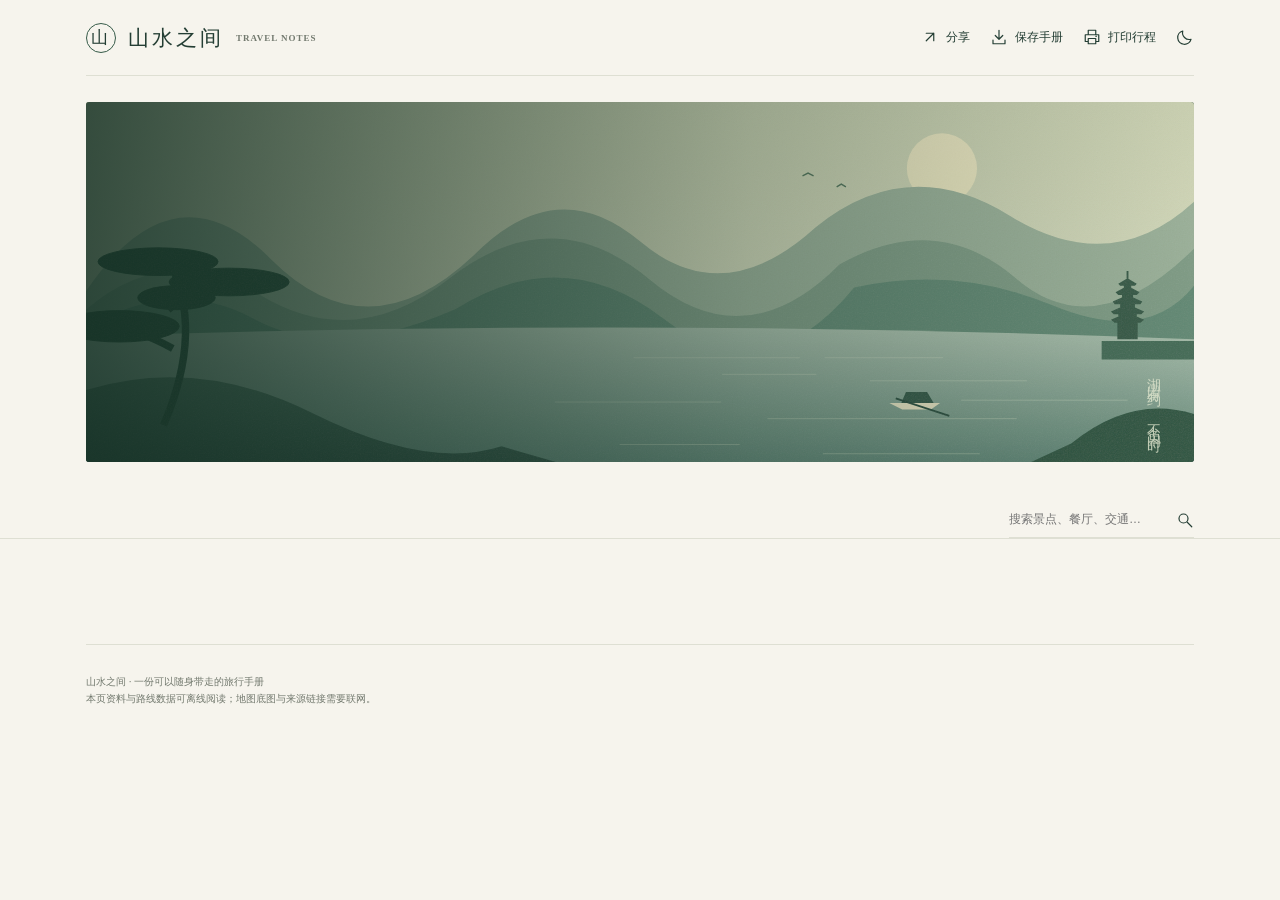
==== commit c8c4fa3a: "Unify mobile icons and layouts, separate reusable skill from showcase data" ====
--- a/assets/page-template.html
+++ b/assets/page-template.html
@@ -5,15 +5,18 @@
 <meta name="color-scheme" content="light dark"><title>旅行手册</title>
 <style>
 :root{--paper:#f6f4ed;--card:#fffef9;--ink:#243e34;--muted:#71786d;--line:#dedfd3;--green:#365b49;--soft:#eaf0e5;--clay:#b26142;--claysoft:#f4e8dc;--serif:"Songti SC","Noto Serif CJK SC","STSong",serif;--sans:-apple-system,BlinkMacSystemFont,"PingFang SC","Microsoft YaHei",sans-serif}
-*{box-sizing:border-box}html{scroll-behavior:smooth;scroll-padding-top:100px}body{margin:0;background:var(--paper);color:var(--ink);font:14px/1.7 var(--sans)}button,input,select{font:inherit}button,a,input{ -webkit-tap-highlight-color:transparent}button{cursor:pointer}button,a{touch-action:manipulation}button:focus-visible,a:focus-visible,input:focus-visible,summary:focus-visible{outline:3px solid var(--clay);outline-offset:4px}button{color:inherit}a{color:var(--green);text-underline-offset:4px}button:disabled{opacity:.45;cursor:default}button svg{width:18px;height:18px}svg.icon{width:18px;height:18px;fill:none;stroke:currentColor;stroke-width:1.6;stroke-linecap:round;stroke-linejoin:round;vertical-align:middle;flex:none}h1,h2,h3,p{margin:0}h2{font:30px/1.35 var(--serif);letter-spacing:1px}h3{font-size:17px;line-height:1.5}small{font-size:12px}.eyebrow{font-size:10px;font-weight:600;letter-spacing:2.6px}.muted{color:var(--muted)}.wrap{max-width:1180px;margin:auto;padding:0 36px}.masthead{display:flex;align-items:center;justify-content:space-between;min-height:76px;border-bottom:1px solid var(--line);gap:20px}.brand{display:flex;align-items:center;gap:12px;font:21px var(--serif);letter-spacing:3px}.brand-mark{height:30px;width:30px;border:1px solid var(--green);border-radius:50%;display:grid;place-items:center;font-size:17px}.mast-actions{display:flex;align-items:center;gap:20px}.text-btn{border:0;background:transparent;display:inline-flex;align-items:center;gap:7px;padding:9px 0;font-size:12px}.hero{position:relative;min-height:360px;margin:26px 0 0;overflow:hidden;background:#203f36;border-radius:3px;color:#f7f6e9;isolation:isolate}.hero-art{position:absolute;width:100%;height:100%;inset:0;z-index:-2}.hero-shade{position:absolute;inset:0;background:linear-gradient(90deg,rgba(20,47,36,.82),rgba(20,47,36,.26) 60%,transparent);z-index:-1}.hero-copy{padding:42px 42px 36px;max-width:650px}.hero .eyebrow{color:#d2ddba}.hero h1{font:57px/1.35 var(--serif);letter-spacing:4px;margin:20px 0 14px}.hero p{font-size:14px;line-height:1.9;color:#e2e8d8;white-space:pre-line}.hero-meta{margin-top:27px;display:flex;gap:22px;flex-wrap:wrap;font-size:12px;color:#e4e8db}.hero-meta span{display:flex;align-items:center;gap:7px}.hero-stamp{position:absolute;bottom:30px;right:32px;writing-mode:vertical-rl;letter-spacing:5px;font:14px var(--serif);color:#e3e8d0;opacity:.8}.historical{display:flex;align-items:center;gap:10px;padding:12px 0;font-size:11px;color:var(--muted)}.historical .dot{width:5px;height:5px;border-radius:50%;background:var(--clay)}.nav-shell{position:sticky;top:0;background:var(--paper);z-index:10;border-bottom:1px solid var(--line)}.nav-row{display:flex;align-items:center;gap:35px}.tabs{display:flex;gap:28px;flex:1}.nav-tab{padding:18px 0 15px;border:0;border-bottom:2px solid transparent;white-space:nowrap;background:none;color:var(--muted);font-size:13px;display:flex;align-items:center;gap:8px}.nav-tab[aria-selected=true]{color:var(--ink);border-bottom-color:var(--green);font-weight:600}.search-wrap{position:relative}.search-wrap input{width:185px;background:transparent;border:0;border-bottom:1px solid var(--line);padding:8px 25px 8px 0;font-size:12px;color:var(--ink)}.search-wrap .icon{position:absolute;right:0;top:10px}.search-results{position:absolute;right:0;top:47px;width:360px;max-height:430px;overflow:auto;background:var(--card);border:1px solid var(--line);padding:12px;box-shadow:0 12px 40px #142c2520;border-radius:4px}.search-results[hidden]{display:none}.search-hit{display:block;width:100%;text-align:left;background:none;border:0;border-bottom:1px solid var(--line);padding:11px;font-size:12px}.search-hit small{display:block;color:var(--muted)}main{padding-top:35px;padding-bottom:70px}.section-top{display:flex;justify-content:space-between;align-items:flex-end;gap:20px;margin-bottom:24px}.section-top p{margin-top:9px;font-size:12px;color:var(--muted)}.issue{color:var(--clay);font:italic 31px Georgia,serif}.day-picker{display:grid;grid-template-columns:repeat(7,1fr);gap:8px;margin-bottom:28px}.day-btn{padding:14px 12px 12px;text-align:left;border:1px solid var(--line);background:transparent;border-radius:3px;position:relative;min-width:0}.day-btn .day-index{font:10px Georgia,serif;letter-spacing:1px;opacity:.8}.day-btn .day-date{font:24px Georgia,serif;margin:4px 0 7px}.day-btn .day-label{font-size:11px;display:block}.day-btn .day-weather{font-size:10px;opacity:.8;display:block;margin-top:4px}.day-btn[aria-pressed=true]{background:var(--green);border-color:var(--green);color:#f8f5e7}.day-btn[aria-pressed=true]:after{content:"";position:absolute;bottom:-7px;left:calc(50% - 6px);border-left:6px solid transparent;border-right:6px solid transparent;border-top:7px solid var(--green)}.journey-grid{display:grid;grid-template-columns:minmax(0,1fr) 310px;gap:36px}.day-heading{padding-bottom:20px;border-bottom:1px solid var(--line);margin-bottom:23px;display:flex;justify-content:space-between;gap:12px}.day-heading h3{font:25px/1.5 var(--serif)}.day-heading p{font-size:11px;color:var(--muted);margin-top:7px}.pill{display:inline-flex;gap:5px;align-items:center;border:1px solid var(--line);padding:2px 8px;border-radius:20px;font-size:10px;white-space:nowrap}.pill.warm{border-color:transparent;background:var(--claysoft);color:var(--clay)}.timeline{position:relative}.stop{position:relative;display:grid;grid-template-columns:87px minmax(0,1fr);padding:0 0 27px;gap:20px}.stop:before{content:"";position:absolute;left:99px;top:15px;bottom:0;width:1px;background:var(--line)}.stop:last-child:before{display:none}.stop:after{content:"";position:absolute;left:96px;top:9px;width:7px;height:7px;border-radius:50%;border:1px solid var(--green);background:var(--paper)}.stop-time{font:12px/1.8 Georgia,serif;padding-top:2px;white-space:nowrap}.stop-body{padding-left:9px;min-width:0}.stop-type{font-size:9px;letter-spacing:1.5px;color:var(--clay);margin-bottom:4px}.stop h4{font-size:15px;font-weight:600;line-height:1.6;margin:0}.stop-transport{font-size:11px;color:var(--muted);margin-top:5px}.stop-blurb{font-size:12px;margin-top:8px;line-height:1.9}.stop-actions{display:flex;align-items:center;gap:16px;margin-top:8px}.map-link,.copy-btn{font-size:10px;background:none;border:0;padding:2px 0;color:var(--green);text-decoration:none}.copy-btn{color:var(--muted)}details>summary{cursor:pointer;font-size:11px;color:var(--muted);padding:9px 0}details[open]>summary{color:var(--ink)}ul{padding-left:18px}li{margin:6px 0}.detail-notes{font-size:12px;line-height:1.9}.side-card{padding:24px;background:var(--card);border:1px solid var(--line);border-radius:3px;margin-bottom:16px}.side-card h3{font:18px var(--serif);margin:8px 0 16px}.route{display:flex;flex-direction:column}.route-node{position:relative;display:flex;gap:10px;font-size:11px;padding:0 0 15px;line-height:1.7}.route-node:before{content:attr(data-number);width:18px;height:18px;border-radius:50%;background:var(--soft);display:grid;place-items:center;font:10px Georgia,serif;flex:none;z-index:1}.route-node:after{content:"";position:absolute;top:17px;bottom:0;left:8px;width:1px;background:var(--line)}.route-node:last-child{padding-bottom:0}.route-node:last-child:after{display:none}.route-node a{text-decoration:none}.aside-note{font-size:10px;color:var(--muted);margin-top:15px;border-top:1px solid var(--line);padding-top:12px}.intensity-bars{height:60px;display:flex;align-items:flex-end;gap:8px;margin:20px 0 6px}.bar-day{flex:1;height:100%;display:flex;align-items:flex-end}.bar{width:100%;background:#a6b6a1;border-radius:2px 2px 0 0}.bar.active{background:var(--clay)}.bar-labels{display:flex;justify-content:space-around;font:10px Georgia,serif;color:var(--muted)}.soft-note{padding:16px 18px;border-left:2px solid var(--clay);background:var(--claysoft);font-size:12px;line-height:1.9;margin:16px 0}.alternative{background:var(--soft);padding:20px 23px;border-radius:3px;margin-top:5px}.alternative h3{font:20px var(--serif);margin:5px 0 10px}.alternative summary{color:var(--ink);font-size:12px;border-bottom:1px solid var(--line)}.alternative details p{font-size:12px;padding:10px 0}.foot-note{font-size:11px;color:var(--muted);padding:18px 0}.view-toggle{flex-shrink:0;display:flex;border:1px solid var(--line);border-radius:3px;overflow:hidden}.view-toggle button{white-space:nowrap;padding:7px 12px;background:transparent;border:0;font-size:11px}.view-toggle button[aria-pressed=true]{background:var(--soft);color:var(--green)}.wide-route{padding:30px;max-width:700px;margin:0 auto;background:var(--card);border:1px solid var(--line)}.wide-route .route-node{font-size:14px;padding-bottom:25px}.wide-route .route-node small{display:block;color:var(--muted)}.content-grid{display:grid;grid-template-columns:repeat(2,minmax(0,1fr));gap:20px}.content-card{border:1px solid var(--line);padding:25px;background:var(--card);border-radius:3px;min-width:0}.content-card h3{font:22px var(--serif);margin:5px 0 15px}.content-card p{font-size:12px}.list-row{padding:14px 0;border-bottom:1px solid var(--line)}.list-row:last-child{border-bottom:0}.check-row{display:grid;grid-template-columns:20px 1fr;gap:11px;padding:17px 0;border-bottom:1px solid var(--line)}.check-row input{accent-color:var(--green);width:17px;height:17px;margin-top:5px}.check-row strong{font-size:13px;font-weight:500}.check-row p{font-size:11px;color:var(--muted);margin-top:6px}.check-row:has(input:checked) strong{color:var(--muted);text-decoration:line-through}.check-progress{height:3px;background:var(--line);margin:13px 0 5px}.check-progress div{height:100%;background:var(--green)}.plain-button{min-height:40px;border:1px solid var(--line);background:var(--card);padding:9px 14px;font-size:11px;border-radius:3px}.budget-layout{display:grid;grid-template-columns:1.15fr 1fr;gap:35px}.budget-summary{background:var(--green);padding:30px;color:#f7f5e7;border-radius:3px;margin-bottom:20px}.budget-summary h3{font-size:12px;font-weight:400;opacity:.85}.budget-total{font:52px/1.3 Georgia,serif;margin:12px 0}.budget-total small{font:15px var(--sans)}.budget-summary p{font-size:12px}.budget-controls{display:flex;justify-content:space-between;align-items:center;gap:18px;margin-bottom:20px}.budget-controls input{background:var(--card);color:var(--ink);width:70px;padding:7px;border:1px solid var(--line);border-radius:2px}.tier-tabs{display:flex;gap:7px}.tier-tabs button{min-height:40px;border:1px solid var(--line);background:none;padding:8px 13px;font-size:12px;border-radius:3px}.tier-tabs button[aria-pressed=true]{background:var(--soft);border-color:var(--green)}.budget-line{padding:15px 0;border-bottom:1px solid var(--line)}.budget-line>div:first-child{display:flex;justify-content:space-between;font-size:12px}.budget-track{height:3px;background:var(--line);margin:10px 0 6px}.budget-track div{height:100%;background:#8eaa8f}.budget-line small{color:var(--muted);font-size:10px}.archive{margin-top:30px;border-top:1px solid var(--line);padding-top:15px}.archive summary{font-size:12px}.reference-chunk{font-size:12px;overflow-wrap:anywhere}.reference-chunk details{padding-left:10px;border-left:1px solid var(--line);margin:9px 0}.reference-chunk summary{color:var(--ink);font-size:12px}.reference-chunk p{margin:7px 0}.reference-chunk strong{font-weight:600}.label-key{color:var(--muted);font-size:10px;display:inline-block;margin-right:7px}footer{border-top:1px solid var(--line);padding:28px 0 40px;display:flex;justify-content:space-between;gap:20px;font-size:10px;color:var(--muted)}footer a{color:var(--muted)}.toast{position:fixed;bottom:28px;left:50%;transform:translateX(-50%);background:var(--ink);color:var(--paper);border-radius:3px;padding:11px 20px;font-size:12px;z-index:50;box-shadow:0 5px 30px #0002}.toast[hidden]{display:none}.source-btn{font-size:10px;background:transparent;border:1px solid var(--line);padding:5px 10px;border-radius:20px;color:var(--muted)}.source-dialog{max-width:560px;width:calc(100% - 36px);background:var(--card);color:var(--ink);border:1px solid var(--line);padding:30px;border-radius:5px;box-shadow:0 20px 80px #0003}.source-dialog::backdrop{background:#142b2570}.source-dialog p{margin:13px 0;font-size:12px}.source-dialog h2{font-size:24px}.source-dialog .close-dialog{float:right;border:0;background:transparent;font-size:22px}.source-dialog a{overflow-wrap:anywhere}body[data-theme=dark]{--paper:#182923;--card:#20352b;--ink:#e6e8d9;--muted:#adb8a7;--line:#3e5144;--green:#a9c5a0;--soft:#2b4435;--clay:#dda17e;--claysoft:#3e352a}body[data-theme=dark] .day-btn[aria-pressed=true],body[data-theme=dark] .budget-summary{background:#365b49;border-color:#365b49}body[data-theme=dark] .day-btn[aria-pressed=true]:after{border-top-color:#365b49}
+*{box-sizing:border-box}html{scroll-behavior:smooth;scroll-padding-top:100px}body{margin:0;background:var(--paper);color:var(--ink);font:14px/1.7 var(--sans)}button,input,select{font:inherit}button,a,input{ -webkit-tap-highlight-color:transparent}button{cursor:pointer}button,a{touch-action:manipulation}button:focus-visible,a:focus-visible,input:focus-visible,summary:focus-visible{outline:3px solid var(--clay);outline-offset:4px}button{color:inherit}a{color:var(--green);text-underline-offset:4px}button:disabled{opacity:.45;cursor:default}button svg{width:18px;height:18px}svg.icon{width:18px;height:18px;fill:none;stroke:currentColor;stroke-width:1.6;stroke-linecap:round;stroke-linejoin:round;vertical-align:middle;flex:none}h1,h2,h3,p{margin:0}h2{font:30px/1.35 var(--serif);letter-spacing:1px}h3{font-size:17px;line-height:1.5}small{font-size:12px}.eyebrow{font-size:10px;font-weight:600;letter-spacing:2.6px}.muted{color:var(--muted)}.wrap{max-width:1180px;margin:auto;padding:0 36px}.masthead{display:flex;align-items:center;justify-content:space-between;min-height:76px;border-bottom:1px solid var(--line);gap:20px}.brand{display:flex;align-items:center;gap:12px;font:21px var(--serif);letter-spacing:3px}.brand-mark{height:30px;width:30px;border:1px solid var(--green);border-radius:50%;display:grid;place-items:center;font-size:17px}.mast-actions{display:flex;align-items:center;gap:20px}.text-btn{border:0;background:transparent;display:inline-flex;align-items:center;gap:7px;padding:9px 0;font-size:12px}.hero{position:relative;min-height:360px;margin:26px 0 0;overflow:hidden;background:#203f36;border-radius:3px;color:#f7f6e9;isolation:isolate}.hero-art{position:absolute;width:100%;height:100%;inset:0;z-index:-2}.hero-shade{position:absolute;inset:0;background:linear-gradient(90deg,rgba(20,47,36,.82),rgba(20,47,36,.26) 60%,transparent);z-index:-1}.hero-copy{padding:42px 42px 36px;max-width:650px}.hero .eyebrow{color:#d2ddba}.hero h1{font:57px/1.35 var(--serif);letter-spacing:4px;margin:20px 0 14px}.hero p{font-size:14px;line-height:1.9;color:#e2e8d8;white-space:pre-line}.hero-meta{margin-top:27px;display:flex;gap:22px;flex-wrap:wrap;font-size:12px;color:#e4e8db}.hero-meta>span{display:flex;align-items:center;gap:7px;min-width:0}.hero-meta>span>span{min-width:0;overflow-wrap:anywhere}.hero-stamp{position:absolute;bottom:30px;right:32px;writing-mode:vertical-rl;letter-spacing:5px;font:14px var(--serif);color:#e3e8d0;opacity:.8}.historical{display:flex;align-items:center;gap:10px;padding:12px 0;font-size:11px;color:var(--muted)}.historical .dot{width:5px;height:5px;border-radius:50%;background:var(--clay)}.nav-shell{position:sticky;top:0;background:var(--paper);z-index:10;border-bottom:1px solid var(--line)}.nav-row{display:flex;align-items:center;gap:35px}.tabs{display:flex;gap:28px;flex:1}.nav-tab{padding:18px 0 15px;border:0;border-bottom:2px solid transparent;white-space:nowrap;background:none;color:var(--muted);font-size:13px;display:flex;align-items:center;gap:8px}.nav-tab[aria-selected=true]{color:var(--ink);border-bottom-color:var(--green);font-weight:600}.search-wrap{position:relative}.search-wrap input{width:185px;background:transparent;border:0;border-bottom:1px solid var(--line);padding:8px 25px 8px 0;font-size:12px;color:var(--ink)}.search-wrap .icon{position:absolute;right:0;top:10px}.search-results{position:absolute;right:0;top:47px;width:360px;max-height:430px;overflow:auto;background:var(--card);border:1px solid var(--line);padding:12px;box-shadow:0 12px 40px #142c2520;border-radius:4px}.search-results[hidden]{display:none}.search-hit{display:block;width:100%;text-align:left;background:none;border:0;border-bottom:1px solid var(--line);padding:11px;font-size:12px}.search-hit small{display:block;color:var(--muted)}main{padding-top:35px;padding-bottom:70px}.section-top{display:flex;justify-content:space-between;align-items:flex-end;gap:20px;margin-bottom:24px}.section-top p{margin-top:9px;font-size:12px;color:var(--muted)}.issue{color:var(--clay);font:italic 31px Georgia,serif}.day-picker{display:grid;grid-template-columns:repeat(7,1fr);gap:8px;margin-bottom:28px}.day-btn{padding:14px 12px 12px;text-align:left;border:1px solid var(--line);background:transparent;border-radius:3px;position:relative;min-width:0}.day-btn .day-index{font:10px Georgia,serif;letter-spacing:1px;opacity:.8}.day-btn .day-date{font:24px Georgia,serif;margin:4px 0 7px}.day-btn .day-label{font-size:11px;display:block}.day-btn .day-weather{font-size:10px;opacity:.8;display:block;margin-top:4px}.day-btn[aria-pressed=true]{background:var(--green);border-color:var(--green);color:#f8f5e7}.day-btn[aria-pressed=true]:after{content:"";position:absolute;bottom:-7px;left:calc(50% - 6px);border-left:6px solid transparent;border-right:6px solid transparent;border-top:7px solid var(--green)}.journey-grid{display:grid;grid-template-columns:minmax(0,1fr) 310px;gap:36px}.day-heading{padding-bottom:20px;border-bottom:1px solid var(--line);margin-bottom:23px;display:flex;justify-content:space-between;gap:12px}.day-heading h3{font:25px/1.5 var(--serif)}.day-heading p{font-size:11px;color:var(--muted);margin-top:7px}.pill{display:inline-flex;gap:5px;align-items:center;border:1px solid var(--line);padding:2px 8px;border-radius:20px;font-size:10px;white-space:nowrap}.pill.warm{border-color:transparent;background:var(--claysoft);color:var(--clay)}.timeline{position:relative}.stop{position:relative;display:grid;grid-template-columns:87px minmax(0,1fr);padding:0 0 27px;gap:20px}.stop:before{content:"";position:absolute;left:99px;top:15px;bottom:0;width:1px;background:var(--line)}.stop:last-child:before{display:none}.stop:after{content:"";position:absolute;left:96px;top:9px;width:7px;height:7px;border-radius:50%;border:1px solid var(--green);background:var(--paper)}.stop-time{font:12px/1.8 Georgia,serif;padding-top:2px;white-space:nowrap}.stop-body{padding-left:9px;min-width:0}.stop-type{font-size:9px;letter-spacing:1.5px;color:var(--clay);margin-bottom:4px}.stop h4{font-size:15px;font-weight:600;line-height:1.6;margin:0}.stop-transport{font-size:11px;color:var(--muted);margin-top:5px}.stop-blurb{font-size:12px;margin-top:8px;line-height:1.9}.stop-actions{display:flex;align-items:center;gap:16px;margin-top:8px}.map-link,.copy-btn{font-size:10px;background:none;border:0;padding:2px 0;color:var(--green);text-decoration:none}.copy-btn{color:var(--muted)}details>summary{cursor:pointer;font-size:11px;color:var(--muted);padding:9px 0}details[open]>summary{color:var(--ink)}ul{padding-left:18px}li{margin:6px 0}.detail-notes{font-size:12px;line-height:1.9}.side-card{padding:24px;background:var(--card);border:1px solid var(--line);border-radius:3px;margin-bottom:16px}.side-card h3{font:18px var(--serif);margin:8px 0 16px}.route{display:flex;flex-direction:column}.route-node{position:relative;display:flex;gap:10px;font-size:11px;padding:0 0 15px;line-height:1.7}.route-node:before{content:attr(data-number);width:18px;height:18px;border-radius:50%;background:var(--soft);display:grid;place-items:center;font:10px Georgia,serif;flex:none;z-index:1}.route-node:after{content:"";position:absolute;top:17px;bottom:0;left:8px;width:1px;background:var(--line)}.route-node:last-child{padding-bottom:0}.route-node:last-child:after{display:none}.route-node a{text-decoration:none}.aside-note{font-size:10px;color:var(--muted);margin-top:15px;border-top:1px solid var(--line);padding-top:12px}.intensity-bars{height:60px;display:flex;align-items:flex-end;gap:8px;margin:20px 0 6px}.bar-day{flex:1;height:100%;display:flex;align-items:flex-end}.bar{width:100%;background:#a6b6a1;border-radius:2px 2px 0 0}.bar.active{background:var(--clay)}.bar-labels{display:flex;justify-content:space-around;font:10px Georgia,serif;color:var(--muted)}.soft-note{padding:16px 18px;border-left:2px solid var(--clay);background:var(--claysoft);font-size:12px;line-height:1.9;margin:16px 0}.alternative{background:var(--soft);padding:20px 23px;border-radius:3px;margin-top:5px}.alternative h3{font:20px var(--serif);margin:5px 0 10px}.alternative summary{color:var(--ink);font-size:12px;border-bottom:1px solid var(--line)}.alternative details p{font-size:12px;padding:10px 0}.foot-note{font-size:11px;color:var(--muted);padding:18px 0}.view-toggle{flex-shrink:0;display:flex;border:1px solid var(--line);border-radius:3px;overflow:hidden}.view-toggle button{white-space:nowrap;padding:7px 12px;background:transparent;border:0;font-size:11px}.view-toggle button[aria-pressed=true]{background:var(--soft);color:var(--green)}.wide-route{padding:30px;max-width:700px;margin:0 auto;background:var(--card);border:1px solid var(--line)}.wide-route .route-node{font-size:14px;padding-bottom:25px}.wide-route .route-node small{display:block;color:var(--muted)}.content-grid{display:grid;grid-template-columns:repeat(2,minmax(0,1fr));gap:20px}.content-card{border:1px solid var(--line);padding:25px;background:var(--card);border-radius:3px;min-width:0}.content-card h3{font:22px var(--serif);margin:5px 0 15px}.content-card p{font-size:12px}.list-row{padding:14px 0;border-bottom:1px solid var(--line)}.list-row:last-child{border-bottom:0}.check-row{display:grid;grid-template-columns:20px 1fr;gap:11px;padding:17px 0;border-bottom:1px solid var(--line)}.check-row input{accent-color:var(--green);width:17px;height:17px;margin-top:5px}.check-row strong{font-size:13px;font-weight:500}.check-row p{font-size:11px;color:var(--muted);margin-top:6px}.check-row:has(input:checked) strong{color:var(--muted);text-decoration:line-through}.check-progress{height:3px;background:var(--line);margin:13px 0 5px}.check-progress div{height:100%;background:var(--green)}.plain-button{min-height:40px;border:1px solid var(--line);background:var(--card);padding:9px 14px;font-size:11px;border-radius:3px}.budget-layout{display:grid;grid-template-columns:1.15fr 1fr;gap:35px}.budget-summary{background:var(--green);padding:30px;color:#f7f5e7;border-radius:3px;margin-bottom:20px}.budget-summary h3{font-size:12px;font-weight:400;opacity:.85}.budget-total{font:52px/1.3 Georgia,serif;margin:12px 0}.budget-total small{font:15px var(--sans)}.budget-summary p{font-size:12px}.budget-controls{display:flex;justify-content:space-between;align-items:center;gap:18px;margin-bottom:20px}.budget-controls input{background:var(--card);color:var(--ink);width:70px;padding:7px;border:1px solid var(--line);border-radius:2px}.tier-tabs{display:flex;gap:7px}.tier-tabs button{min-height:40px;border:1px solid var(--line);background:none;padding:8px 13px;font-size:12px;border-radius:3px}.tier-tabs button[aria-pressed=true]{background:var(--soft);border-color:var(--green)}.budget-line{padding:15px 0;border-bottom:1px solid var(--line)}.budget-line>div:first-child{display:flex;justify-content:space-between;font-size:12px}.budget-track{height:3px;background:var(--line);margin:10px 0 6px}.budget-track div{height:100%;background:#8eaa8f}.budget-line small{color:var(--muted);font-size:10px}.archive{margin-top:30px;border-top:1px solid var(--line);padding-top:15px}.archive summary{font-size:12px}.reference-chunk{font-size:12px;overflow-wrap:anywhere}.reference-chunk details{padding-left:10px;border-left:1px solid var(--line);margin:9px 0}.reference-chunk summary{color:var(--ink);font-size:12px}.reference-chunk p{margin:7px 0}.reference-chunk strong{font-weight:600}.label-key{color:var(--muted);font-size:10px;display:inline-block;margin-right:7px}footer{border-top:1px solid var(--line);padding:28px 0 40px;display:flex;justify-content:space-between;gap:20px;font-size:10px;color:var(--muted)}footer a{color:var(--muted)}.toast{position:fixed;bottom:28px;left:50%;transform:translateX(-50%);background:var(--ink);color:var(--paper);border-radius:3px;padding:11px 20px;font-size:12px;z-index:50;box-shadow:0 5px 30px #0002}.toast[hidden]{display:none}.source-btn{font-size:10px;background:transparent;border:1px solid var(--line);padding:5px 10px;border-radius:20px;color:var(--muted)}.source-dialog{max-width:560px;width:calc(100% - 36px);background:var(--card);color:var(--ink);border:1px solid var(--line);padding:30px;border-radius:5px;box-shadow:0 20px 80px #0003}.source-dialog::backdrop{background:#142b2570}.source-dialog p{margin:13px 0;font-size:12px}.source-dialog h2{font-size:24px}.source-dialog .close-dialog{float:right;border:0;background:transparent;font-size:22px}.source-dialog a{overflow-wrap:anywhere}body[data-theme=dark]{--paper:#182923;--card:#20352b;--ink:#e6e8d9;--muted:#adb8a7;--line:#3e5144;--green:#a9c5a0;--soft:#2b4435;--clay:#dda17e;--claysoft:#3e352a}body[data-theme=dark] .day-btn[aria-pressed=true],body[data-theme=dark] .budget-summary{background:#365b49;border-color:#365b49}body[data-theme=dark] .day-btn[aria-pressed=true]:after{border-top-color:#365b49}
 @media(min-width:1440px){.hero{min-height:390px}.hero-copy{padding-top:50px}}
 @media(max-width:1000px){.wrap{padding:0 24px}.tabs{gap:20px}.nav-row{gap:20px}.search-wrap input{width:135px}.journey-grid{grid-template-columns:minmax(0,1fr) 265px;gap:25px}.side-card{padding:20px}.day-btn{padding:12px 9px}.day-btn .day-weather{font-size:9px}.budget-layout{gap:24px}}
-@media(max-width:760px){.wrap{padding:0 20px}.masthead{min-height:65px}.brand{font-size:19px}.mast-actions{gap:4px}.mast-actions .text-btn{min-width:36px;min-height:44px;justify-content:center}.mast-actions .label{display:none}.hero{margin-top:18px;min-height:350px}.hero-copy{padding:32px 25px}.hero h1{font-size:clamp(30px,9vw,36px);letter-spacing:1px;margin:28px 0 17px}.hero p{font-size:12px}.hero-meta{gap:11px;font-size:10px;margin-top:28px}.hero-stamp{right:17px;bottom:22px;font-size:11px}.hero-art{width:160%;left:-35%}.hero-shade{background:linear-gradient(90deg,#173e32c9,#173e3270 70%,#173e3210)}.historical{font-size:10px;line-height:1.7;padding:13px 0;align-items:flex-start}.historical .dot{margin-top:6px;flex:none}.nav-shell{border:0;position:static}.nav-row{display:block}.tabs{position:fixed;bottom:0;left:0;right:0;background:var(--card);border-top:1px solid var(--line);padding:7px 9px max(8px,env(safe-area-inset-bottom));z-index:30;display:grid;grid-template-columns:repeat(6,1fr);gap:0}.nav-tab{display:flex;flex-direction:column;gap:3px;padding:5px 0;border:0;font-size:9px;line-height:1.5;border-radius:4px}.nav-tab .icon{width:19px;height:19px}.nav-tab[aria-selected=true]{background:var(--soft)}.search-wrap{margin:5px 0 0}.search-wrap input{width:100%;font-size:12px;padding:11px 25px 11px 0}.search-wrap .icon{top:13px}.search-results{width:100%;top:42px;z-index:20}.section-top{align-items:center;margin-bottom:20px}.section-top h2{font-size:24px}.section-top p{font-size:11px;max-width:235px}.issue{font-size:25px}main{padding-top:27px;padding-bottom:28px}.day-picker{display:flex;overflow-x:auto;gap:7px;margin-right:-20px;padding-right:20px;padding-bottom:9px;scrollbar-width:thin}.day-btn{flex:0 0 100px;padding:12px}.day-btn .day-date{font-size:25px}.day-btn .day-weather{font-size:9px}.journey-grid{display:block}.day-heading{margin-top:6px}.day-heading h3{font-size:23px}.day-heading .pill{font-size:9px}.stop{grid-template-columns:72px minmax(0,1fr);gap:15px;padding-bottom:28px}.stop:before{left:81px}.stop:after{left:78px}.stop-time{font-size:10px;padding-top:4px}.stop-body{padding-left:5px}.stop h4{font-size:14px}.stop-blurb{font-size:11px}.stop-transport{font-size:10px}.side-card{margin-top:16px}.journey-aside{display:grid;grid-template-columns:1fr;gap:0}.content-grid{grid-template-columns:1fr}.content-card{padding:23px}.budget-layout{display:block}.budget-controls{flex-wrap:wrap}.budget-summary{padding:26px}.budget-total{font-size:46px}.view-toggle button{white-space:nowrap;padding:6px 9px;font-size:10px}.foot-note{font-size:10px}footer{padding-bottom:105px;display:block;font-size:9px}footer>div+div{margin-top:10px}.toast{bottom:85px;max-width:90%;width:max-content}.source-btn{font-size:9px}.reference-chunk{font-size:11px}.wide-route{padding:22px}.eyebrow{font-size:9px}}
+@media(max-width:760px){.wrap{padding:0 20px}.masthead{min-height:65px}.brand{font-size:19px;white-space:nowrap;gap:8px}.brand .eyebrow{display:none}.mast-actions{gap:4px}.mast-actions .text-btn{min-width:36px;min-height:44px;justify-content:center}.mast-actions .label{display:none}.hero{margin-top:18px;min-height:350px}.hero-copy{padding:32px 25px}.hero h1{font-size:clamp(30px,9vw,36px);letter-spacing:1px;margin:28px 0 17px}.hero p{font-size:12px}.hero-meta{display:grid;grid-template-columns:max-content minmax(0,1fr);column-gap:20px;row-gap:10px;font-size:11px;line-height:1.7;margin-top:28px}.hero-meta .meta-date{grid-column:1/-1}.hero-meta .icon{width:16px;height:16px}.hero-meta>span{align-items:flex-start}.hero-meta .icon{margin-top:1px}.hero-stamp{display:none}.hero-art{width:160%;left:-35%}.hero-shade{background:linear-gradient(90deg,#173e32c9,#173e3270 70%,#173e3210)}.historical{font-size:10px;line-height:1.7;padding:13px 0;align-items:flex-start}.historical .dot{margin-top:6px;flex:none}.nav-shell{border:0;position:static}.nav-row{display:block}.tabs{position:fixed;bottom:0;left:0;right:0;background:var(--card);border-top:1px solid var(--line);padding:7px 9px max(8px,env(safe-area-inset-bottom));z-index:30;display:grid;grid-template-columns:repeat(6,1fr);gap:0}.nav-tab{display:flex;flex-direction:column;gap:3px;padding:5px 0;border:0;font-size:9px;line-height:1.5;border-radius:4px}.nav-tab .icon{width:19px;height:19px}.nav-tab[aria-selected=true]{background:var(--soft)}.search-wrap{margin:5px 0 0}.search-wrap input{width:100%;font-size:12px;padding:11px 25px 11px 0}.search-wrap .icon{top:13px}.search-results{width:100%;top:42px;z-index:20}.section-top{align-items:center;margin-bottom:20px}.section-top h2{font-size:24px}.section-top p{font-size:11px;max-width:235px}.issue{font-size:25px}main{padding-top:27px;padding-bottom:28px}.day-picker{display:flex;overflow-x:auto;gap:7px;margin-right:-20px;padding-right:20px;padding-bottom:9px;scrollbar-width:thin}.day-btn{flex:0 0 100px;padding:12px}.day-btn .day-date{font-size:25px}.day-btn .day-weather{font-size:9px}.journey-grid{display:block}.day-heading{margin-top:6px}.day-heading h3{font-size:23px}.day-heading .pill{font-size:9px}.stop{grid-template-columns:72px minmax(0,1fr);gap:15px;padding-bottom:28px}.stop:before{left:81px}.stop:after{left:78px}.stop-time{font-size:10px;padding-top:4px}.stop-body{padding-left:5px}.stop h4{font-size:14px}.stop-blurb{font-size:11px}.stop-transport{font-size:10px}.side-card{margin-top:16px}.journey-aside{display:grid;grid-template-columns:1fr;gap:0}.content-grid{grid-template-columns:1fr}.content-card{padding:23px}.budget-layout{display:block}.budget-controls{flex-wrap:wrap}.budget-summary{padding:26px}.budget-total{font-size:46px}.view-toggle button{white-space:nowrap;padding:6px 9px;font-size:10px}.foot-note{font-size:10px}footer{padding-bottom:105px;display:block;font-size:9px}footer>div+div{margin-top:10px}.toast{bottom:85px;max-width:90%;width:max-content}.source-btn{font-size:9px}.reference-chunk{font-size:11px}.wide-route{padding:22px}.eyebrow{font-size:9px}}
 @media(prefers-reduced-motion:reduce){html{scroll-behavior:auto}}
 @media print{body{--paper:white;--card:white;--ink:#22382e;--muted:#555;--line:#ddd;--green:#365b49;--soft:#eef2eb;--clay:#9f583d;--claysoft:#f5ede5;font-size:11px}.nav-shell,.mast-actions,.day-picker,.view-toggle,.search-results,.toast,.source-btn,.copy-btn{display:none!important}.hero{min-height:200px;print-color-adjust:exact}.hero-copy{padding:25px}.hero h1{font-size:35px}.hero-meta{margin-top:12px}.journey-grid{display:block}.journey-aside{display:none}.wrap{padding:0 15px}.stop{break-inside:avoid}.print-day{break-before:page}.print-day:first-child{break-before:auto}footer{padding-bottom:10px}h2{font-size:24px}main{padding-top:20px}.budget-layout{display:block}}
 
 .back-top{position:fixed;right:28px;bottom:90px;width:40px;height:40px;border:1px solid var(--line);border-radius:50%;background:var(--card);z-index:34;font-size:18px}.back-top[hidden]{display:none}@media(max-width:760px){.back-top{right:22px;bottom:147px}}@media print{.back-top{display:none!important}}
 .inline-copy{padding:1px 4px;border:1px solid var(--line);background:var(--soft);border-radius:3px;font-size:inherit;color:var(--green)}.inline-source{font-size:10px;padding:1px 6px}.duplicate-warning{font-size:11px;color:var(--clay);background:var(--claysoft);padding:6px 8px;margin:6px 0}.travel-status{padding:0 0 15px;font-size:12px;color:var(--green)}.hours-table{overflow:auto}.hours-table table{border-collapse:collapse;width:100%;font-size:11px}.hours-table td,.hours-table th{padding:11px 12px;border-bottom:1px solid var(--line);text-align:left;vertical-align:top}.hours-table td:first-child{min-width:150px}.hours-table td:nth-child(2){min-width:260px}.bar-day{padding:0;border:0;background:transparent;cursor:pointer}.bar-day:hover .bar{background:var(--clay)}
+
+/* Shared SVG icons and narrow-screen text alignment. */
+.icon-warning{color:var(--clay)}.inline-copy{display:inline-flex;align-items:center;gap:4px;max-width:100%;vertical-align:middle;text-align:left;overflow-wrap:anywhere;line-height:1.7}.inline-copy .icon,.inline-source .icon{width:12px;height:12px}.check-row{align-items:start;gap:11px}.check-row>span{min-width:0;overflow-wrap:anywhere}.check-row input{margin:4px 0 0;appearance:none;border:1px solid var(--muted);border-radius:3px;background:var(--card);display:grid;place-items:center}.check-row input:checked{background:var(--green);border-color:var(--green)}.check-row input:checked:after{content:"";width:5px;height:9px;border:solid var(--card);border-width:0 2px 2px 0;transform:translateY(-1px) rotate(45deg)}.check-row strong{font-weight:600;line-height:1.7}.check-row p{font-weight:400;line-height:1.9}.check-row p strong{font-weight:500}.check-row .icon{width:15px;height:15px;margin-right:3px;vertical-align:-2px}.check-row .inline-copy .icon{width:11px;height:11px;margin:0}.close-dialog{width:36px;height:36px;display:grid;place-items:center}.back-top{display:grid;place-items:center}.back-top[hidden]{display:none}
 __MAP_CSS__
 </style></head>
 <body>
@@ -30,9 +33,30 @@
 <symbol id="i-pin" viewBox="0 0 24 24"><path d="M19 10c0 5-7 11-7 11S5 15 5 10a7 7 0 0 1 14 0z"/><circle cx="12" cy="10" r="2"/></symbol>
 <symbol id="i-users" viewBox="0 0 24 24"><circle cx="9" cy="7" r="3"/><path d="M3 21v-3a6 6 0 0 1 12 0v3m1-17a3 3 0 0 1 0 6m2 4a6 6 0 0 1 3 5v2"/></symbol>
 <symbol id="i-download" viewBox="0 0 24 24"><path d="M12 3v12m-5-5 5 5 5-5M4 16v5h16v-5"/></symbol>
+<symbol id="i-map" viewBox="0 0 24 24"><path d="m3 6 6-3 6 3 6-3v15l-6 3-6-3-6 3zM9 3v15M15 6v15"/></symbol>
+<symbol id="i-close" viewBox="0 0 24 24"><path d="m6 6 12 12M6 18 18 6"/></symbol>
+<symbol id="i-locate" viewBox="0 0 24 24"><circle cx="12" cy="12" r="7"/><path d="M12 2v6m0 8v6M2 12h6m8 0h6"/></symbol>
+<symbol id="i-expand" viewBox="0 0 24 24"><path d="M8 3H3v5m13-5h5v5M3 16v5h5m13-5v5h-5"/></symbol>
+<symbol id="i-arrow-up" viewBox="0 0 24 24"><path d="M12 20V4m-7 7 7-7 7 7"/></symbol>
+<symbol id="i-chevron-up" viewBox="0 0 24 24"><path d="m6 15 6-6 6 6"/></symbol>
+<symbol id="i-external" viewBox="0 0 24 24"><path d="M7 17 17 7M7 7h10v10"/></symbol>
+<symbol id="i-copy" viewBox="0 0 24 24"><rect x="8" y="8" width="13" height="13" rx="2"/><path d="M16 8V3H3v13h5"/></symbol>
+<symbol id="i-warning" viewBox="0 0 24 24"><path d="M12 3 2 21h20zM12 9v5m0 3v.1"/></symbol>
+<symbol id="i-tick" viewBox="0 0 24 24"><circle cx="12" cy="12" r="9"/><path d="m7 12 3 3 7-7"/></symbol>
+<symbol id="i-ticket" viewBox="0 0 24 24"><path d="M3 6h18v4a2 2 0 0 0 0 4v4H3v-4a2 2 0 0 0 0-4zM15 6v2m0 3v2m0 3v2"/></symbol>
+<symbol id="i-phone" viewBox="0 0 24 24"><rect x="6" y="2" width="12" height="20" rx="2"/><path d="M10 18h4"/></symbol>
+<symbol id="i-clock" viewBox="0 0 24 24"><circle cx="12" cy="12" r="9"/><path d="M12 7v5l3 2"/></symbol>
+<symbol id="i-star" viewBox="0 0 24 24"><path d="m12 3 3 6 7 1-5 5 1 7-6-3-6 3 1-7-5-5 7-1z"/></symbol>
+<symbol id="i-walk" viewBox="0 0 24 24"><circle cx="14" cy="4" r="2"/><path d="m7 10 5-3 3 5 5 1M12 7l-2 7-4 7m4-7 5 3 1 4"/></symbol>
+<symbol id="i-car" viewBox="0 0 24 24"><path d="m4 10 2-6h12l2 6M3 10h18v9H3zM5 19v2m14-2v2M6 14h2m8 0h2"/></symbol>
+<symbol id="i-train" viewBox="0 0 24 24"><rect x="5" y="3" width="14" height="16" rx="3"/><path d="M5 11h14M12 3v8M8 15h.1m7.9 0h.1M8 19l-2 3m10-3 2 3"/></symbol>
+<symbol id="i-boat" viewBox="0 0 24 24"><path d="M12 3v13m0-13-7 10h7m0-8 6 8h-6M3 16h18l-3 5H6z"/></symbol>
+<symbol id="i-mountain" viewBox="0 0 24 24"><path d="m2 21 7-15 5 10 3-6 5 11zM7 10l2 2 2-2"/></symbol>
+<symbol id="i-leaf" viewBox="0 0 24 24"><path d="M20 3c-1 10-1 17-9 17a7 7 0 0 1-7-7C4 5 12 6 20 3zM4 21l11-11"/></symbol>
+<symbol id="i-building" viewBox="0 0 24 24"><path d="m3 7 9-4 9 4M3 8h18M5 8v11m7-11v11m7-11v11M3 21h18"/></symbol>
 </defs></svg>
 <div class="wrap">
-<header class="masthead"><div class="brand"><span class="brand-mark">山</span>山水之间 <span class="eyebrow muted" style="letter-spacing:1px;font-size:9px">TRAVEL NOTES</span></div><div class="mast-actions"><button class="text-btn" id="share" aria-label="分享手册">↗ <span class="label">分享</span></button><button class="text-btn" id="download" aria-label="保存手册"><svg class="icon"><use href="#i-download"/></svg><span class="label">保存手册</span></button><button class="text-btn" id="print" aria-label="打印行程"><svg class="icon"><use href="#i-print"/></svg><span class="label">打印行程</span></button><button class="text-btn" id="theme" aria-label="切换深浅色" aria-pressed="false"><svg class="icon"><use href="#i-moon"/></svg></button></div></header>
+<header class="masthead"><div class="brand"><span class="brand-mark">山</span>山水之间 <span class="eyebrow muted" style="letter-spacing:1px;font-size:9px">TRAVEL NOTES</span></div><div class="mast-actions"><button class="text-btn" id="share" aria-label="分享手册"><svg class="icon" aria-hidden="true"><use href="#i-external"/></svg><span class="label">分享</span></button><button class="text-btn" id="download" aria-label="保存手册"><svg class="icon"><use href="#i-download"/></svg><span class="label">保存手册</span></button><button class="text-btn" id="print" aria-label="打印行程"><svg class="icon"><use href="#i-print"/></svg><span class="label">打印行程</span></button><button class="text-btn" id="theme" aria-label="切换深浅色" aria-pressed="false"><svg class="icon"><use href="#i-moon"/></svg></button></div></header>
 <section class="hero" aria-labelledby="trip-title">
 <svg class="hero-art" viewBox="0 0 1200 420" preserveAspectRatio="xMidYMid slice" role="img" aria-label="湖山、远塔与小舟的原创湖山意象插画，非实景照片"><defs><linearGradient id="sky" x2="0" y2="1"><stop stop-color="#c8ceaf"/><stop offset="1" stop-color="#dce0c4"/></linearGradient><linearGradient id="water" x2="0" y2="1"><stop stop-color="#a8bcaa"/><stop offset="1" stop-color="#597f70"/></linearGradient><linearGradient id="hill" x2="0" y2="1"><stop stop-color="#507260"/><stop offset="1" stop-color="#284b3e"/></linearGradient><filter id="grain"><feTurbulence type="fractalNoise" baseFrequency=".7" numOctaves="3" stitchTiles="stitch"/><feColorMatrix type="saturate" values="0"/><feComponentTransfer><feFuncA type="linear" slope=".08"/></feComponentTransfer><feBlend in="SourceGraphic" mode="soft-light"/></filter></defs><g filter="url(#grain)"><path fill="url(#sky)" d="M0 0h1200v420H0z"/><circle cx="927" cy="87" r="38" fill="#efe7c2" opacity=".84"/><path d="M0 220Q95 80 200 185T420 181Q510 90 600 166T790 151Q890 70 1000 138T1200 123V320H0z" fill="#9aaf98"/><path d="M0 240Q88 164 190 225T395 205Q506 120 610 207T816 191Q921 132 1007 206T1200 174V320H0z" fill="#7f9b85"/><path d="M0 260Q95 203 182 250T401 239Q517 166 626 250T832 216Q943 192 1046 235T1200 214V340H0z" fill="#638974"/><path fill="url(#water)" d="M0 269Q600 248 1200 272V420H0z"/><g stroke="#d5dec4" stroke-width="1" opacity=".35"><path d="M593 292h180m27 0h128m-239 18h102m58 7h170M508 340h180m50 18h270m-430 28h130m90 10h170m-20-58h180"/></g><path d="M1100 274h100v20h-100z" fill="#456c57"/><g fill="#385b48"><path d="m1110 251 18-8 18 8-4 3h-28zM1117 254h22v18h-22zM1110 242l18-8 18 8-3 3h-30zM1118 244h20v7h-20zM1112 231l16-7 16 7-2 3h-28zM1120 233h16v8h-16zM1115 221l13-7 13 7-3 3h-20zM1122 222h12v8h-12zM1118 212l10-6 10 6-2 2h-16zM1124 211h8v10h-8zM1127 198h2v10h-2z"/></g><path d="M0 327Q121 290 245 352T450 388L561 420H0z" fill="url(#hill)"/><path d="M1200 353q-68-21-133 32l-76 35h209z" fill="#315743"/><g fill="#254b38" stroke="#254b38"><path d="M84 365q45-105 5-180M89 240q50-44 84-31M94 282q-55-30-81-18" fill="none" stroke-width="8"/><ellipse cx="78" cy="188" rx="65" ry="15"/><ellipse cx="155" cy="210" rx="65" ry="15"/><ellipse cx="36" cy="258" rx="65" ry="17"/><ellipse cx="98" cy="227" rx="42" ry="13"/></g><g transform="translate(870 341)" fill="#e3dfbf"><path d="M0 0h55l-10 7H14z"/><path d="M18-12h23l7 12H13z" fill="#335847"/><path d="M7-5 65 14" stroke="#284d3d" stroke-width="2"/></g><path d="m776 95 6-3 6 3m25 12 5-3 5 3" stroke="#54745b" stroke-width="1.5" fill="none"/></g></svg>
 <div class="hero-shade"></div><div class="hero-copy"><div class="eyebrow" id="hero-eyebrow"></div><h1 id="trip-title"></h1><p id="trip-intro"></p><div class="hero-meta" id="hero-meta"></div></div><span class="hero-stamp">湖山有约 · 不负闲时</span></section>
@@ -40,9 +64,9 @@
 </div>
 <div class="nav-shell"><div class="wrap nav-row"><nav class="tabs" role="tablist" aria-label="攻略栏目" id="tabs"></nav><div class="search-wrap"><input type="search" id="search" aria-label="搜索行程与攻略" placeholder="搜索景点、餐厅、交通…" autocomplete="off" aria-controls="search-results"><svg class="icon"><use href="#i-search"/></svg><div class="search-results" id="search-results" aria-label="搜索结果" hidden></div></div></div></div>
 <div class="wrap"><main id="panel" role="tabpanel" tabindex="0"></main><footer><div>山水之间 · 一份可以随身带走的旅行手册<br>本页资料与路线数据可离线阅读；地图底图与来源链接需要联网。</div><div id="footer-source"></div></footer></div>
-<button id="back-top" class="back-top" aria-label="回到顶部" hidden>↑</button>
+<button id="back-top" class="back-top" aria-label="回到顶部" hidden><svg class="icon" aria-hidden="true"><use href="#i-arrow-up"/></svg></button>
 <div class="toast" role="status" id="toast" hidden></div>
-<dialog class="source-dialog" id="source-dialog" aria-labelledby="source-title"><button class="close-dialog" aria-label="关闭来源说明">×</button><h2 id="source-title">信息从哪里来</h2><div id="source-content"></div><button class="plain-button close-dialog-bottom">知道了</button></dialog>
+<dialog class="source-dialog" id="source-dialog" aria-labelledby="source-title"><button class="close-dialog" aria-label="关闭来源说明"><svg class="icon" aria-hidden="true"><use href="#i-close"/></svg></button><h2 id="source-title">信息从哪里来</h2><div id="source-content"></div><button class="plain-button close-dialog-bottom">知道了</button></dialog>
 <script id="trip-data" type="application/json">__TRIP_DATA__</script>
 <script>
 'use strict';
@@ -50,39 +74,43 @@
 const isHistory=data.status==='historical-example';
 const dayDate=(d,i)=>d.date?d.date.slice(5).replace('-','.'):'第 '+(i+1)+' 天';
 const $=s=>document.querySelector(s), esc=s=>String(s??'').replace(/[&<>"']/g,c=>({'&':'&amp;','<':'&lt;','>':'&gt;','"':'&quot;',"'":'&#39;'}[c]));
-const icon=name=>`<svg class="icon" aria-hidden="true"><use href="#i-${name}"/></svg>`;
+const icon=name=>`<svg class="icon icon-${name}" aria-hidden="true"><use href="#i-${name}"/></svg>`;
+const glyphIcons={warning:'⚠️ 🔴 🚨 ⛔ 🚫 🙅🏻‍♀️ ❗ 😓',tick:'✅ ✓ 👍 🫡',info:'🔑 💡 💬 🆕 🏷️ 🔒',locate:'🧭',ticket:'🎫',phone:'📱 📴 📞',wallet:'💰 💴 💳',calendar:'📅',clock:'⏰ 🕘 🕐',star:'⭐ ✨ 🌟 💎',copy:'📎 📋',pin:'📍 📌 🚩',route:'🔀 🔁 🛣️',train:'🚄 🚇 🚌',car:'🚗 🚕',walk:'🚶 🥾',boat:'⛵ 🛶 🚣',mountain:'⛰️ 🏔️',leaf:'🌼 🌸 🌿 🌳 🍃 🍁 🍂',building:'🛕 🏛️ 🗼 🏨',food:'🍵 🐟 🍜',search:'🔎 👀',map:'🗺️ 🗺',decoration:'⛈️ 🌡️ ☂️ 🧳 📷 🎭 📚 🏺 🎨 🌊 🐰'};
+const glyphNames=Object.fromEntries(Object.entries(glyphIcons).flatMap(([name,list])=>list.split(' ').map(g=>[g.replace(/\uFE0F/g,''),name])));
+const glyphPattern=new RegExp('<[^>]*>|'+Object.keys(glyphNames).sort((a,b)=>b.length-a.length).map(g=>g+'\\uFE0F?').join('|'),'gu');
+const styleGlyphs=s=>s.replace(glyphPattern,g=>{if(g.startsWith('<'))return g;const name=glyphNames[g.replace(/\uFE0F/g,'')];return name==='decoration'?'':icon(name);});
 const sourceLevels={官方:'官方机构、运营方或主管部门的一手信息；仍需确认适用日期。',官媒:'媒体报道或记者实地走访；发布后仍可能变化。',网友:'个人游记、评论与使用经验，存在个体差异。',推断:'基于已知资料的判断或测算，非直接公布事实。',未查到:'未找到足够可靠的来源，出发前需要确认。'};
-function fmt(s){return esc(String(s??'').replace(/<[^>]*>/g,''))
+function fmt(s){return styleGlyphs(esc(String(s??'').replace(/<[^>]*>/g,''))
  .replace(/\*\*([^*]+)\*\*/g,'<strong>$1</strong>')
- .replace(/`([^`]+)`/g,(_,v)=>`<button class="inline-copy" data-copy="${v}" title="点击复制">${v} ⧉</button>`)
+ .replace(/`([^`]+)`/g,(_,v)=>`<button class="inline-copy" data-copy="${v}" title="点击复制">${v} ${icon('copy')}</button>`)
  .replace(/\{\{t:([^}]+)\}\}/g,(_,v)=>`<a href="tel:${v.replace(/[^0-9+]/g,'')}">${v}</a>`)
  .replace(/\{\{m:([^}]+)\}\}/g,(_,v)=>`<a href="${mapUrl(v)}" target="_blank" rel="noopener noreferrer">地图 ${v} ↗</a>`)
- .replace(/【((?:官方|官媒|网友|推断|未查到)[^】]{0,6})】/g,(_,v)=>`<button class="source-btn inline-source" data-src="${Object.keys(sourceLevels).find(k=>v.startsWith(k))}">${v} ⓘ</button>`)
- .replace(/\n/g,'<br>');}
+ .replace(/【((?:官方|官媒|网友|推断|未查到)[^】]{0,6})】/g,(_,v)=>`<button class="source-btn inline-source" data-src="${Object.keys(sourceLevels).find(k=>v.startsWith(k))}">${v} ${icon('info')}</button>`)
+ .replace(/\n/g,'<br>'));}
 const clean=s=>String(s??'').replace(/<[^>]*>/g,'').replace(/\*\*|`|🔑|🔴|⚠️|✅|⛔|⭐/g,'').trim();
 const safeUrl=s=>{try{const u=new URL(s);return ['https:','http:'].includes(u.protocol)?esc(u.href):'';}catch{return '';}};
 const money=n=>new Intl.NumberFormat('zh-CN',{maximumFractionDigits:2}).format(n);
 const baiduUrl=q=>'https://api.map.baidu.com/geocoder?address='+encodeURIComponent(data.destination+' '+q)+'&output=html&src=webapp';
 function mapBtn(q){return `<a class="map-link" href="${mapUrl(q)}" target="_blank" rel="noopener noreferrer">高德 ↗</a> <a class="map-link" href="${baiduUrl(q)}" target="_blank" rel="noopener noreferrer">百度 ↗</a> <button class="inline-copy" data-copy="${esc(q)}">复制名称</button>`;}
 const mapUrl=q=>'https://uri.amap.com/search?keyword='+encodeURIComponent(data.destination+' '+q)+'&city='+encodeURIComponent(data.destination);
-const tabs=[['trip','每日行程','calendar'],['prep','出发准备','check'],['transport','交通指南','route'],['food','寻味杭州','food'],['budget','旅行预算','wallet'],['practical','随身锦囊','info']];
+const tabs=[['trip','每日行程','calendar'],['prep','出发准备','check'],['transport','交通指南','route'],['food','寻味'+data.destination,'food'],['budget','旅行预算','wallet'],['practical','随身锦囊','info']];
 const typeNames={transit:'ON THE WAY · 交通',food:'TASTE · 餐饮',indoor:'INDOORS · 室内',spot:'EXPLORE · 游览',night:'AFTER DARK · 夜游',rest:'SLOW DOWN · 休整',hike:'IN NATURE · 徒步'};
 let current='trip',dayIndex=0,view='timeline',tier=data.budget.defaultTier,people=data.travelers,addons=new Set(),toastTimer;
 const storageKey='travel-guide:'+data.destination+':'+(data.days[0].date||data.title);let checks={};
 try{checks=JSON.parse(localStorage.getItem(storageKey)||'{}');}catch{checks={};}
 async function copyText(value,message){try{await navigator.clipboard.writeText(value);toast(message||'已复制：'+value);}catch{toast('复制未完成，请选中内容手动复制。');}}
-function toast(message){$('#toast').textContent=message;$('#toast').hidden=false;clearTimeout(toastTimer);toastTimer=setTimeout(()=>$('#toast').hidden=true,3000);}
+function toast(message){$('#toast').innerHTML=styleGlyphs(esc(message));$('#toast').hidden=false;clearTimeout(toastTimer);toastTimer=setTimeout(()=>$('#toast').hidden=true,3000);}
 function saveChecks(){try{localStorage.setItem(storageKey,JSON.stringify(checks));}catch{toast('本次勾选已生效；浏览器未允许本地保存。');}}
 function section(title,sub,number,actions=''){return `<div class="section-top"><div><div class="eyebrow muted" style="margin-bottom:9px">YOUR TRAVEL COMPANION</div><h2>${esc(title)}</h2><p>${esc(sub)}</p></div>${actions||`<span class="issue">${number}</span>`}</div>`;}
 function sourceButton(){return '<button class="source-btn" data-source>信息来源与核实状态 ↗</button>';}
 function citations(list=[]){return list.length?'<div style="font-size:10px;margin-top:9px">'+list.map(c=>`<a href="${safeUrl(c.url)}" target="_blank" rel="noopener noreferrer">${esc(c.label)} · ${esc(c.level)} · ${esc(c.asOf)}${c.verified?'':' · 未独立核实'} ↗</a>`).join('<br>')+'</div>':'';}
-function renderNav(){ $('#tabs').innerHTML=tabs.map(([id,name,ic])=>`<button id="tab-${id}" class="nav-tab" role="tab" aria-selected="${id===current}" aria-controls="panel" tabindex="${id===current?0:-1}" data-tab="${id}">${icon(ic)}<span>${esc(name.replace('杭州',data.destination))}</span></button>`).join('');$('#panel').setAttribute('aria-labelledby','tab-'+current);}
+function renderNav(){ $('#tabs').innerHTML=tabs.map(([id,name,ic])=>`<button id="tab-${id}" class="nav-tab" role="tab" aria-selected="${id===current}" aria-controls="panel" tabindex="${id===current?0:-1}" data-tab="${id}">${icon(ic)}<span>${esc(name)}</span></button>`).join('');$('#panel').setAttribute('aria-labelledby','tab-'+current);}
 function route(d,wide=false){const points=d.stops.filter(s=>s.mapQuery);return `<div class="route">${points.map((s,i)=>`<div class="route-node" data-number="${i+1}"><div><a href="${mapUrl(s.mapQuery)}" target="_blank" rel="noopener noreferrer">${esc(s.mapQuery)} ↗</a>${wide?`<small>${esc(s.time)} · ${esc(s.transport)}</small>`:''}</div></div>`).join('')||'<p class="muted">此日未提供可定位地点。</p>'}</div><div class="aside-note">路线顺序示意，非地理比例地图。点地点可打开高德搜索；步行距离与路况需在地图内确认。</div>`;}
 function branchBlock(d,printMode){return d.extra?.branch?`<div class="alternative" style="margin:15px 0 20px"><h3>${esc(clean(d.extra.branch.title))}</h3>${d.extra.branch.opts.map(b=>`<details ${printMode?'open':''}><summary>${esc(clean(b.t))}</summary><p>${fmt(b.cond)}</p><p>${fmt(b.d)}</p></details>`).join('')}</div>`:'';}
 function dayBody(d,printMode=false){return `<div class="day-heading"><div><div class="eyebrow muted" style="margin-bottom:8px">DAY ${String(dayIndex+1).padStart(2,'0')} / ${esc(dayDate(d,dayIndex))}</div><h3>${esc(d.title)}</h3><p>${esc(d.weather)} · ${esc(d.temperature)} · ${esc(d.kind)}</p>${d.extra?.flower?`<details><summary>花情与备选提醒</summary><div class="reference-chunk">${tree(d.extra.flower)}</div></details>`:""}</div><div><span class="pill warm">体力 ${esc(d.stamina)} / 5</span></div></div>${d.alerts.length?`<div class="soft-note"><strong>今日留意</strong> · ${fmt(d.alerts[0])}<div style="font-size:10px;margin-top:4px;opacity:.75">${isHistory?'原稿提醒，适用时间为原行程日期；未作为当前公告核实。':'出行前请再次核实预约、开放与交通安排。'}</div>${d.alerts.length>1?`<details><summary>其他提醒（${d.alerts.length-1}）</summary>${d.alerts.slice(1).map(a=>`<p style="margin:8px 0">${fmt(a)}</p>`).join('')}</details>`:''}</div>`:''}<div class="timeline">${d.stops.map((s,i)=>`<article class="stop" id="${esc(d.id)}-stop-${i}" tabindex="-1"><div class="stop-time">${esc(s.time.replace('—','–'))}</div><div class="stop-body"><div class="stop-type">${esc(typeNames[s.type]||'DISCOVER · 行程')}</div><h4>${esc(s.name)}</h4>${s.transport?`<p class="stop-transport">${icon('route')} ${esc(s.transport)}</p>`:''}${s.notes.length?`<p class="stop-blurb">${fmt(s.notes[0])}</p>`:''}${s.notes.length>1?`<details ${printMode?'open':''}><summary>展开实用细节 · ${s.notes.length-1} 条</summary><ul class="detail-notes">${s.notes.slice(1).map(n=>`<li>${fmt(n)}</li>`).join('')}</ul></details>`:''}${citations(s.sources)}${s.mapQuery?`<div class="stop-actions"><a class="map-link" href="${mapUrl(s.mapQuery)}" target="_blank" rel="noopener noreferrer">${icon('pin')} 高德导航 ↗</a><a class="map-link" href="${baiduUrl(s.mapQuery)}" target="_blank" rel="noopener noreferrer">百度 ↗</a><button class="copy-btn" data-copy="${esc(s.mapQuery)}">复制地点</button></div>`:''}</div></article>${/决策点/.test(s.name)?branchBlock(d,printMode):''}` ).join('')}</div>${!d.stops.some(s=>/决策点/.test(s.name))?branchBlock(d,printMode):''}<div class="alternative"><div class="eyebrow muted">A LITTLE FLEXIBILITY</div><h3>计划可以变，兴致不必减。</h3>${d.alternatives.map(a=>`<details ${printMode?'open':''}><summary>${esc(clean(a.q))}</summary><p>${fmt(a.a)}</p></details>`).join('')}<p style="font-size:11px;margin-top:13px">${fmt(d.rest)}</p></div>${Object.keys(d.extra||{}).length?`<details class="archive"><summary>当日补充：路线分支、里程与安排理由</summary><div class="reference-chunk">${tree(Object.fromEntries(Object.entries(d.extra).filter(([k])=>k!=='branch')))}</div></details>`:''}`;}
-function renderTrip(){window.travelMap?.release();const d=data.days[dayIndex];$('#panel').innerHTML=section(data.sectionTitle||data.days.length+' 天，慢游'+data.destination+'。','每天都有留白，也都有值得期待的风景。','01',`<div class="view-toggle" aria-label="行程展示方式"><button data-view="timeline" aria-pressed="${view==='timeline'}">时间轴</button><button data-view="route" aria-pressed="${view==='route'}">地图</button><button data-amfull aria-label="全屏地图" ${data.map?'':'disabled title="待补充地图配置"'}>⤢</button></div>`)+`<div class="day-picker" aria-label="选择旅行日期">${data.days.map((d,i)=>`<button class="day-btn" data-day="${i}" aria-pressed="${dayIndex===i}" aria-label="第 ${i+1} 天 ${esc(d.label)}"><span class="day-index">DAY ${String(i+1).padStart(2,'0')}</span><div class="day-date">${esc(dayDate(d,i))}</div><span class="day-label">${esc(d.label)}</span><span class="day-weather">${esc(d.kind)} · ${esc(d.stamina)}/5</span></button>`).join('')}</div>`+(view==='route'?`<div id="am-inline" class="am-inline on" data-map-status="loading"><div class="am-in-hd" id="amInHd"></div><div class="am-in-stage"><div class="am-map" id="amInMap"></div><div class="am-in-load" id="amInLoad"><div class="am-spin"></div><div>正在加载地图…</div></div><div class="am-in-fb" id="amInFb"></div></div><div class="am-in-ft" id="amInFt"></div></div><div class="map-tools"><button class="plain-button" data-map-all ${data.map?'':'disabled'}>全程总览与备选路线</button></div>`:`<div class="journey-grid"><div>${dayBody(d)}</div><aside class="journey-aside"><div class="side-card"><div class="eyebrow muted">TODAY'S ROUTE</div><h3>今天，顺路而行。</h3>${route(d)}</div><div class="side-card"><div class="eyebrow muted">TRAVEL RHYTHM</div><h3>旅行也要有呼吸。</h3><div class="intensity-bars" aria-label="全程体力评分 ${data.days.map(d=>d.stamina).join('、')}">${data.days.map((d,i)=>`<button class="bar-day" data-chart-day="${i}" aria-label="查看第 ${i+1} 天行程"><div class="bar ${i===dayIndex?'active':''}" style="height:${d.stamina/5*100}%" title="第${i+1}天 ${d.stamina}/5"></div></button>`).join('')}</div><div class="bar-labels">${data.days.map((_,i)=>`<span>${i+1}</span>`).join('')}</div><p class="muted" style="font-size:11px;margin-top:17px">${esc(clean(d.rest))}</p></div><div class="side-card"><div class="eyebrow muted">KEEP IN MIND</div><h3>先确认，再出发。</h3><p class="muted" style="font-size:11px">${isHistory?'天气、票价、预约和交通安排来自原稿历史资料。新行程需更新核实。':'出发前再确认天气、票价、预约与交通。未核实信息会在相关条目中标注。'}</p><div style="margin-top:15px">${sourceButton()}</div></div></aside></div>`)+`<div class="foot-note">信息截至 ${esc(data.asOf)} · ${isHistory?'原稿预测天气与安排仅作样例，所有细节均保留在折叠区。':'具体时刻、天气和价格以临近出发查询结果为准。'}</div>`;const picker=document.querySelector('.day-picker'),selected=picker?.querySelector('[aria-pressed=true]');if(picker&&selected)picker.scrollLeft=selected.offsetLeft-picker.offsetLeft-(picker.clientWidth-selected.offsetWidth)/2;
+function renderTrip(){window.travelMap?.release();const d=data.days[dayIndex];$('#panel').innerHTML=section(data.sectionTitle||data.days.length+' 天，慢游'+data.destination+'。','每天都有留白，也都有值得期待的风景。','01',`<div class="view-toggle" aria-label="行程展示方式"><button data-view="timeline" aria-pressed="${view==='timeline'}">时间轴</button><button data-view="route" aria-pressed="${view==='route'}">地图</button><button data-amfull aria-label="全屏地图" ${data.map?'':'disabled title="待补充地图配置"'}>${icon('expand')}</button></div>`)+`<div class="day-picker" aria-label="选择旅行日期">${data.days.map((d,i)=>`<button class="day-btn" data-day="${i}" aria-pressed="${dayIndex===i}" aria-label="第 ${i+1} 天 ${esc(d.label)}"><span class="day-index">DAY ${String(i+1).padStart(2,'0')}</span><div class="day-date">${esc(dayDate(d,i))}</div><span class="day-label">${esc(d.label)}</span><span class="day-weather">${esc(d.kind)} · ${esc(d.stamina)}/5</span></button>`).join('')}</div>`+(view==='route'?`<div id="am-inline" class="am-inline on" data-map-status="loading"><div class="am-in-hd" id="amInHd"></div><div class="am-in-stage"><div class="am-map" id="amInMap"></div><div class="am-in-load" id="amInLoad"><div class="am-spin"></div><div>正在加载地图…</div></div><div class="am-in-fb" id="amInFb"></div></div><div class="am-in-ft" id="amInFt"></div></div><div class="map-tools"><button class="plain-button" data-map-all ${data.map?'':'disabled'}>全程总览与备选路线</button></div>`:`<div class="journey-grid"><div>${dayBody(d)}</div><aside class="journey-aside"><div class="side-card"><div class="eyebrow muted">TODAY'S ROUTE</div><h3>今天，顺路而行。</h3>${route(d)}</div><div class="side-card"><div class="eyebrow muted">TRAVEL RHYTHM</div><h3>旅行也要有呼吸。</h3><div class="intensity-bars" aria-label="全程体力评分 ${data.days.map(d=>d.stamina).join('、')}">${data.days.map((d,i)=>`<button class="bar-day" data-chart-day="${i}" aria-label="查看第 ${i+1} 天行程"><div class="bar ${i===dayIndex?'active':''}" style="height:${d.stamina/5*100}%" title="第${i+1}天 ${d.stamina}/5"></div></button>`).join('')}</div><div class="bar-labels">${data.days.map((_,i)=>`<span>${i+1}</span>`).join('')}</div><p class="muted" style="font-size:11px;margin-top:17px">${esc(clean(d.rest))}</p></div><div class="side-card"><div class="eyebrow muted">KEEP IN MIND</div><h3>先确认，再出发。</h3><p class="muted" style="font-size:11px">${isHistory?'天气、票价、预约和交通安排来自原稿历史资料。新行程需更新核实。':'出发前再确认天气、票价、预约与交通。未核实信息会在相关条目中标注。'}</p><div style="margin-top:15px">${sourceButton()}</div></div></aside></div>`)+`<div class="foot-note">信息截至 ${esc(data.asOf)} · ${isHistory?'原稿预测天气与安排仅作样例，所有细节均保留在折叠区。':'具体时刻、天气和价格以临近出发查询结果为准。'}</div>`;const picker=document.querySelector('.day-picker'),selected=picker?.querySelector('[aria-pressed=true]');if(picker&&selected)picker.scrollLeft=selected.offsetLeft-picker.offsetLeft-(picker.clientWidth-selected.offsetWidth)/2;
 if(view==='route'){if(data.map)window.travelMap?.mount();else{document.getElementById('am-inline').innerHTML='<p class="soft-note">尚未提供地点坐标与地图配置。请补充真实坐标和路线数据；不会用路线示意代替地理地图。</p>';}}}
-const keyLabels={n:'名称',d:'说明',t:'时间 / 联系方式',a:'地址 / 内容',r:'路线',q:'问题',s:'原稿来源等级',src:'来源',note:'注意',name:'名称',title:'标题',desc:'说明',go:'到达方式',noteId:'笔记 ID',map:'地图搜索名',p:'价格 / 分类',g:'分组',items:'条目',url:'链接',tips:'提示',taste:'风味',tip:'点单建议',train:'铁路',official:'原稿标注官方的交通参考',back:'返程',control:'交通管制',city:'市内交通',metro:'地铁',boat:'游船',hike:'徒步',channels:'预约渠道',phones:'紧急联系',hospitals:'医院',lost:'走散与失物',fuse:'停运与熔断',rumors:'信息辨别',rain:'雨天备选',flower:'花情资料',tide:'观潮资料',unknown:'待核实事项',about:'关于原稿',mjulong:'梅家坞与龙井交通',jxBest:'九溪推荐路线',jxNoDrive:'九溪通行提醒',spots:'热门地点交通',metroNote:'地铁提醒',noBook:'免预约地点',noBooking:'免预约说明',tonight:'出发前事项',weatherTable:'天气参考表',pitfalls:'出行提示',extra:'其他风味',cuyu:'西湖醋鱼说明',queueTrick:'错峰用餐',foot:'资料说明',t3:'三人总额',pp:'人均估算',sum3:'三人总额',per:'人均估算',range:'费用区间',econ:'经济档',comf:'舒适档',lux:'品质档',tag:'标记',opts:'可选路线',cond:'适用条件',k:'标识',cls:'原稿样式标签',star:'推荐',since:'历史背景',addr:'地址',sign:'招牌',price:'价格',queue:'排队情况',verdict:'选择建议',old:'老字号',new_:'本地家常与连锁',dishes:'杭帮菜',streets:'美食街区',xiaochi:'小吃',tea:'茶室',veg:'素食',plan:'用餐安排',deals:'历史优惠',avoid:'原稿用餐提示',rooms:'房型',hotels:'酒店',areas:'住宿片区',saves:'原稿省钱建议',addons:'原稿加项',tiers:'原稿三档预算',breakdown:'原稿预算明细',tune:'预算调节',principles:'行程设计原则',mileage:'里程',branch:'路线分支',logic:'安排理由'};
+const keyLabels={n:'名称',d:'说明',t:'时间 / 联系方式',a:'地址 / 内容',r:'路线',q:'问题',s:'原稿来源等级',src:'来源',note:'注意',name:'名称',title:'标题',desc:'说明',go:'到达方式',noteId:'笔记 ID',map:'地图搜索名',p:'价格 / 分类',g:'分组',items:'条目',url:'链接',tips:'提示',taste:'风味',tip:'点单建议',train:'铁路',official:'原稿标注官方的交通参考',back:'返程',control:'交通管制',city:'市内交通',metro:'地铁',boat:'游船',hike:'徒步',channels:'预约渠道',phones:'紧急联系',hospitals:'医院',lost:'走散与失物',fuse:'停运与熔断',rumors:'信息辨别',rain:'雨天备选',flower:'花情资料',tide:'观潮资料',unknown:'待核实事项',about:'关于原稿',mjulong:'片区交通',jxBest:'推荐路线',jxNoDrive:'通行提醒',spots:'热门地点交通',metroNote:'地铁提醒',noBook:'免预约地点',noBooking:'免预约说明',tonight:'出发前事项',weatherTable:'天气参考表',pitfalls:'出行提示',extra:'其他风味',cuyu:'菜品说明',queueTrick:'错峰用餐',foot:'资料说明',t3:'团队总额',pp:'人均估算',sum3:'团队总额',per:'人均估算',range:'费用区间',econ:'经济档',comf:'舒适档',lux:'品质档',tag:'标记',opts:'可选路线',cond:'适用条件',k:'标识',cls:'原稿样式标签',star:'推荐',since:'历史背景',addr:'地址',sign:'招牌',price:'价格',queue:'排队情况',verdict:'选择建议',old:'老字号',new_:'本地家常与连锁',dishes:'当地菜肴',streets:'美食街区',xiaochi:'小吃',tea:'茶室',veg:'素食',plan:'用餐安排',deals:'历史优惠',avoid:'原稿用餐提示',rooms:'房型',hotels:'酒店',areas:'住宿片区',saves:'原稿省钱建议',addons:'原稿加项',tiers:'预算档位',breakdown:'原稿预算明细',tune:'预算调节',principles:'行程设计原则',mileage:'里程',branch:'路线分支',logic:'安排理由'};
 function tree(v,depth=0){if(v===null||v===undefined)return '';if(typeof v!=='object'){const raw=String(v);return /^https?:\/\//.test(raw)?`<a href="${safeUrl(raw)}" target="_blank" rel="noopener noreferrer">${esc(raw)}</a>`:fmt(raw);}if(Array.isArray(v))return '<ul>'+v.map(x=>`<li>${tree(x,depth+1)}</li>`).join('')+'</ul>';return Object.entries(v).filter(([k])=>!['cls'].includes(k)).map(([k,val])=>k==='noteId'&&typeof val==='string'?`<p>笔记 ID：${esc(val)} <button class="inline-copy" data-copy="${esc(val)}">复制笔记 ID</button></p>`:k==='map'&&typeof val==='string'?`<p><a href="${mapUrl(val)}" target="_blank" rel="noopener noreferrer">${icon('pin')} ${esc(val)} ↗</a> <a href="${baiduUrl(val)}" target="_blank" rel="noopener noreferrer">百度 ↗</a> <button class="inline-copy" data-copy="${esc(val)}">复制地点</button></p>`:typeof val==='object'&&val!==null?`<details><summary>${esc(keyLabels[k]||'补充信息')}</summary>${tree(val,depth+1)}</details>`:`<p><span class="label-key">${esc(keyLabels[k]||'补充信息')}</span>${tree(val,depth+1)}</p>`).join('');}
 function hasContent(v){if(v==null)return false;if(typeof v==='object')return Object.values(v).some(hasContent);return typeof v==='string'?Boolean(v.trim()):true;}
 function archive(title,obj){if(!hasContent(obj))return '';return `<details class="archive"><summary>${esc(title)}</summary><div class="reference-chunk">${tree(obj)}</div></details>`;}
@@ -92,13 +120,13 @@
 function renderTransport(){const a=data.transport.arrive||{};$('#panel').innerHTML=section('少一点折腾，多一点风景。','先看进出城，再看每天怎么顺路走。','03')+`<div class="content-grid"><div class="content-card"><div class="eyebrow muted">ARRIVE & DEPART</div><h3>从${esc(data.origin)}到${esc(data.destination)}</h3>${(a.train||[]).map(row=>`<div class="list-row"><h4 style="margin:0 0 8px">${esc(row[0])}</h4><p>${row.slice(1).map(fmt).join(' · ')}</p></div>`).join('')}<div class="soft-note">${fmt(a.back||'请按车次预留进站时间。')}</div></div><div class="content-card"><div class="eyebrow muted">GETTING AROUND</div><h3>热门地点，怎样到达。</h3>${(a.official||[]).map(p=>`<div class="list-row"><strong>${esc(p.d)}</strong><p class="muted">${fmt(p.r)}</p></div>`).join('')}</div></div>${archive('展开完整交通参考：限行、接驳、游船、地铁、徒步',data.transport)}<div class="foot-note">${isHistory?'历史参考；':''}限行、末班车、票价与停航状态需临近出发再次查询。</div>`;}
 function renderFood(){const dishes=data.food.dishes||[];$('#panel').innerHTML=section('寻味，也是一种认识'+data.destination+'。',data.foodIntro||'当地风味、街巷小吃，还有坐下来休息的时间。','04')+`<div class="content-grid">${dishes.map((d,i)=>`<article class="content-card"><div class="eyebrow muted">TASTE NOTE ${String(i+1).padStart(2,'0')}</div><h3>${esc(d.n)}</h3><p>${fmt(d.taste)}</p><details><summary>点单建议与背景</summary><p style="margin-bottom:12px">${fmt(d.tip)}</p><p class="muted">${fmt(d.src)}</p></details></article>`).join('')}</div>${archive('餐厅、街区、小吃、茶室、素食与每天用餐安排',Object.fromEntries(Object.entries(data.food).filter(([k])=>k!=='dishes')))}<div class="foot-note">餐厅营业状态、菜单价格与促销均需重新核实。${isHistory?'原稿观点与传说不作为已核实事实。':'个人经验与风味故事不等同于已核实经营信息。'}</div>`;}
 function budgetValues(){const chosen=data.budget.tiers.find(t=>t.id===tier);const factor=b=>b==='person'?people:b==='night'?data.nights:b==='person-day'?people*data.days.length:1;const lines=chosen.items.map(c=>({...c,total:Math.round(c.amount*100)*factor(c.basis)/100}));const extra=data.budget.addons.filter(a=>addons.has(a.id)).map(c=>({...c,total:Math.round(c.amount*100)*factor(c.basis)/100}));return {chosen,lines,extra,total:Math.round([...lines,...extra].reduce((n,c)=>n+c.total,0)*100)/100};}
-function renderBudget(){const b=budgetValues();const basis={person:`每人 × ${people} 人`,night:`每晚 × ${data.nights} 晚（整套）`,trip:'全程团队固定预留','person-day':`每人每天 × ${people} 人 × ${data.days.length} 天`};$('#panel').innerHTML=section('花在哪里，心里有数。','总额从分项计算，显示人均时才取整。','05')+`<div class="budget-layout"><div><div class="budget-controls"><div class="tier-tabs" aria-label="预算档位">${data.budget.tiers.map(t=>`<button data-tier="${esc(t.id)}" aria-pressed="${tier===t.id}">${esc(t.name)}</button>`).join('')}</div><label style="font-size:12px">人数 <input type="number" id="people" aria-label="出行人数" min="1" max="10" step="1" value="${people}"></label></div><div class="budget-summary"><h3>${esc(b.chosen.name)} · ${people} 人 · ${data.days.length} 天 ${data.nights} 晚</h3><div class="budget-total" id="budget-total"><small>¥ </small>${money(b.total)}</div><p id="budget-per">人均约 ¥ ${money(Math.round(b.total/people))} <span style="opacity:.65">/ 全程</span></p></div><p class="muted" style="font-size:12px">${esc(b.chosen.description)}</p><div class="soft-note">${esc(data.budget.note)}</div><section class="content-card"><h3>给旅行，多留一点选择。</h3><p class="muted">按标明的计价基数试算。已包含在所选档位中的项目会提示重复计费；不代表能够按此价格购买。</p>${data.budget.addons.map(a=>`<label class="check-row"><input type="checkbox" data-addon="${esc(a.id)}" ${addons.has(a.id)?'checked':''}><span><strong>${esc(a.name)} · ¥${money(a.amount)} / ${({person:'人',night:'晚（整套）',trip:'全程团队','person-day':'人 / 天'})[a.basis]}</strong><p>${fmt(a.note||'')}</p>${a.inBase?.includes(tier)?`<p class="duplicate-warning">已含在${esc(b.chosen.name)}基线中，勾选会重复计费。</p>`:''}${a.sourceLevel?`<button type="button" class="source-btn" data-src="${esc(a.sourceLevel)}">${esc(a.sourceLevel)} ⓘ</button>`:''}</span></label>`).join('')}${addons.has('xixi')&&addons.has('card66')?'<p class="duplicate-warning">原稿提示：西溪门票与 66 卡包含同一门票，请二选一，避免重复计费。</p>':''}</section></div><section class="content-card"><div class="eyebrow muted">BUDGET BREAKDOWN</div><h3>每一笔，都有去处。</h3>${[...b.lines,...b.extra].map(c=>`<div class="budget-line"><div><span>${esc(c.name)}</span><strong>¥ ${money(c.total)}</strong></div><div class="budget-track"><div style="width:${b.total?c.total/b.total*100:0}%"></div></div><small>¥${money(c.amount)} · ${esc(basis[c.basis])} · ${b.total?(c.total/b.total*100).toFixed(1):'0'}%</small>${citations(c.sources)}</div>`).join('')}<div class="budget-line" style="border:0"><div><strong>合计</strong><strong>¥ ${money(b.total)}</strong></div></div><button class="plain-button" data-reset-budget>恢复默认预算</button><p class="muted" style="font-size:10px;margin-top:18px">计算是费用估算；人数变化后需要重新确认房型、价格和预订条件。</p></section></div>${archive(isHistory?'对照原稿：预算、门票口径、酒店与住宿片区':'住宿与费用补充参考',data.archiveBudget||{})}`;}
+function renderBudget(){const b=budgetValues();const basis={person:`每人 × ${people} 人`,night:`每晚 × ${data.nights} 晚（整套）`,trip:'全程团队固定预留','person-day':`每人每天 × ${people} 人 × ${data.days.length} 天`};$('#panel').innerHTML=section('花在哪里，心里有数。','总额从分项计算，显示人均时才取整。','05')+`<div class="budget-layout"><div><div class="budget-controls"><div class="tier-tabs" aria-label="预算档位">${data.budget.tiers.map(t=>`<button data-tier="${esc(t.id)}" aria-pressed="${tier===t.id}">${esc(t.name)}</button>`).join('')}</div><label style="font-size:12px">人数 <input type="number" id="people" aria-label="出行人数" min="1" max="10" step="1" value="${people}"></label></div><div class="budget-summary"><h3>${esc(b.chosen.name)} · ${people} 人 · ${data.days.length} 天 ${data.nights} 晚</h3><div class="budget-total" id="budget-total"><small>¥ </small>${money(b.total)}</div><p id="budget-per">人均约 ¥ ${money(Math.round(b.total/people))} <span style="opacity:.65">/ 全程</span></p></div><p class="muted" style="font-size:12px">${esc(b.chosen.description)}</p><div class="soft-note">${esc(data.budget.note)}</div><section class="content-card"><h3>给旅行，多留一点选择。</h3><p class="muted">按标明的计价基数试算。已包含在所选档位中的项目会提示重复计费；不代表能够按此价格购买。</p>${data.budget.addons.map(a=>`<label class="check-row"><input type="checkbox" data-addon="${esc(a.id)}" ${addons.has(a.id)?'checked':''}><span><strong>${esc(a.name)} · ¥${money(a.amount)} / ${({person:'人',night:'晚（整套）',trip:'全程团队','person-day':'人 / 天'})[a.basis]}</strong><p>${fmt(a.note||'')}</p>${a.inBase?.includes(tier)?`<p class="duplicate-warning">已含在${esc(b.chosen.name)}基线中，勾选会重复计费。</p>`:''}${a.sourceLevel?`<button type="button" class="source-btn" data-src="${esc(a.sourceLevel)}">${esc(a.sourceLevel)} ${icon('info')}</button>`:''}</span></label>`).join('')}${(data.budget.conflicts||[]).filter(c=>c.ids.every(id=>addons.has(id))).map(c=>`<p class="duplicate-warning">${esc(c.note)}</p>`).join('')}</section></div><section class="content-card"><div class="eyebrow muted">BUDGET BREAKDOWN</div><h3>每一笔，都有去处。</h3>${[...b.lines,...b.extra].map(c=>`<div class="budget-line"><div><span>${esc(c.name)}</span><strong>¥ ${money(c.total)}</strong></div><div class="budget-track"><div style="width:${b.total?c.total/b.total*100:0}%"></div></div><small>¥${money(c.amount)} · ${esc(basis[c.basis])} · ${b.total?(c.total/b.total*100).toFixed(1):'0'}%</small>${citations(c.sources)}</div>`).join('')}<div class="budget-line" style="border:0"><div><strong>合计</strong><strong>¥ ${money(b.total)}</strong></div></div><button class="plain-button" data-reset-budget>恢复默认预算</button><p class="muted" style="font-size:10px;margin-top:18px">计算是费用估算；人数变化后需要重新确认房型、价格和预订条件。</p></section></div>${archive(isHistory?'对照原稿：预算、门票口径、酒店与住宿片区':'住宿与费用补充参考',data.archiveBudget||{})}`;}
 function hoursBlock(){const h=data.practical.hours;if(!h)return '';return `<section class="content-card hours-card" style="margin-top:25px"><div class="eyebrow muted">OPENING HOURS</div><h3>营业时间速查</h3><p class="muted">原稿高德营业资料采集于 ${esc(h.asOf)}；最晚入场、节假日安排和临时停业以当日公告为准。</p><details><summary>展开 ${h.rows.length-1} 处营业时间与评分</summary><div class="hours-table"><table>${h.rows.map((r,i)=>`<tr>${r.map(c=>i===0?`<th>${esc(c)}</th>`:`<td>${esc(c)}</td>`).join('')}</tr>`).join('')}</table></div></details><details><summary>原稿国庆开放、闭馆与演出核对说明</summary><p class="reference-chunk">${fmt(h.notes)}</p></details></section>`;}
 function renderPractical(){const p=data.practical;$('#panel').innerHTML=section('需要的时候，随手找得到。','紧急联系、天气备选、预约渠道与来源，都放在这里。','06')+`<div class="content-grid"><section class="content-card"><div class="eyebrow muted">STAY CONNECTED</div><h3>紧急联系</h3>${(p.phones||[]).map(g=>`<details ${g===p.phones[0]?'open':''}><summary>${esc(g.g)}</summary>${g.items.map(z=>`<div class="list-row"><strong>${esc(z.n)}</strong> <a href="tel:${esc(String(z.t).replace(/[^\d+-]/g,''))}">${esc(z.t)}</a><p class="muted">${fmt(z.d)}</p></div>`).join('')}</details>`).join('')}<p class="muted" style="font-size:10px;margin-top:15px">${isHistory?'历史资料号码；':''}当地专线需核实。遇紧急情况优先使用全国紧急热线。</p></section><section class="content-card"><div class="eyebrow muted">A PLAN THAT BENDS</div><h3>下雨、停航或体力不足</h3><p>每天的行程页都提供备选方案。优先缩短路线、转入室内，保留回酒店休整的余地。</p>${archive('停运与熔断参考',p.fuse||{})}${archive('医院与走散应对',{hospitals:p.hospitals,lost:p.lost})}${archive('雨天可选去处',p.rain||[])}<div style="margin-top:18px">${sourceButton()}</div></section></div>${hoursBlock()}${archive('补充参考：预约、目的地提示与待核实事项',Object.fromEntries(Object.entries(p).filter(([k])=>!['phones','hospitals','lost','rain','fuse','hours'].includes(k))))}${archive('社区经验与链接（个人观点，核实状态见资料说明）',data.community||{})}`;}
 function render(){renderNav();({trip:renderTrip,prep:renderPrep,transport:renderTransport,food:renderFood,budget:renderBudget,practical:renderPractical}[current])();}
 function navigate(id){window.travelMap?.release();current=id;render();history.replaceState(null,'','#'+id);}
 $('#hero-eyebrow').textContent=data.eyebrow;$('#trip-title').textContent=data.title;document.title=data.title+' · 旅行手册';$('#trip-intro').textContent=data.intro;
-$('#hero-meta').innerHTML=`<span>${icon('calendar')}${data.days[0].date?esc(data.days[0].date.replaceAll('-','.'))+' — '+esc(data.days.at(-1).date.slice(5).replace('-','.')):data.days.length+' 天，日期待定'}</span><span>${icon('users')}${data.travelers} 位旅伴</span><span>${icon('route')}${esc(data.origin)}往返 · ${data.nights} 晚</span>`;
+$('#hero-meta').innerHTML=`<span class="meta-date">${icon('calendar')}<span>${data.days[0].date?esc(data.days[0].date.replaceAll('-','.'))+' — '+esc(data.days.at(-1).date.slice(5).replace('-','.')):data.days.length+' 天，日期待定'}</span></span><span>${icon('users')}<span>${data.travelers} 位旅伴</span></span><span>${icon('route')}<span>${esc(data.origin)}往返 · ${data.nights} 晚</span></span>`;
 $('#historical').innerHTML=`<span class="dot"></span><span>${data.status==='historical-example'?'历史示例 · 行程已结束 · ':data.status==='draft'?'规划草稿 · ':''}资料截至 ${esc(data.asOf)} · ${data.status==='historical-example'?'原稿天气为预测，未核实为实况。':'待确认的价格、天气与预约以官方公告为准。'}</span>`;
 $('#footer-source').innerHTML=`资料截至 ${esc(data.asOf)} · <button class="source-btn" data-source>查看信息来源</button><br>${safeUrl(data.source.url)?`<a href="${safeUrl(data.source.url)}" target="_blank" rel="noopener noreferrer">${esc(data.source.title)} ↗</a>`:esc(data.source.title)}`;
 $('#source-content').innerHTML=`<p><strong>${esc(data.source.title)}</strong><br>${safeUrl(data.source.url)?`<a href="${safeUrl(data.source.url)}" target="_blank" rel="noopener noreferrer">查看参考来源 ↗</a>`:''}</p><p>资料时间：${esc(data.asOf)}${data.source.accessedAt?'；读取时间：'+esc(data.source.accessedAt):''}。</p><p>${esc(data.source.note)}</p>${citations(data.sources)}<p>来源等级包括「官方、官媒、社区、推断、未查到」。${isHistory?'本页继承原作者标注，未升级为独立核实结论。':'仅在本次直接读取并确认来源支持相应事实时，标为已核实。'}</p><p>主视觉为原创意象插画，非实景照片。${data.map?'地图使用高德地理底图、坐标与预计算路线；侧栏为顺序列表。地点导航可在高德打开，地图底图需要联网。':'地图坐标与配置尚未补齐，当前草稿不能作为地图已完成的交付。'}</p>`;
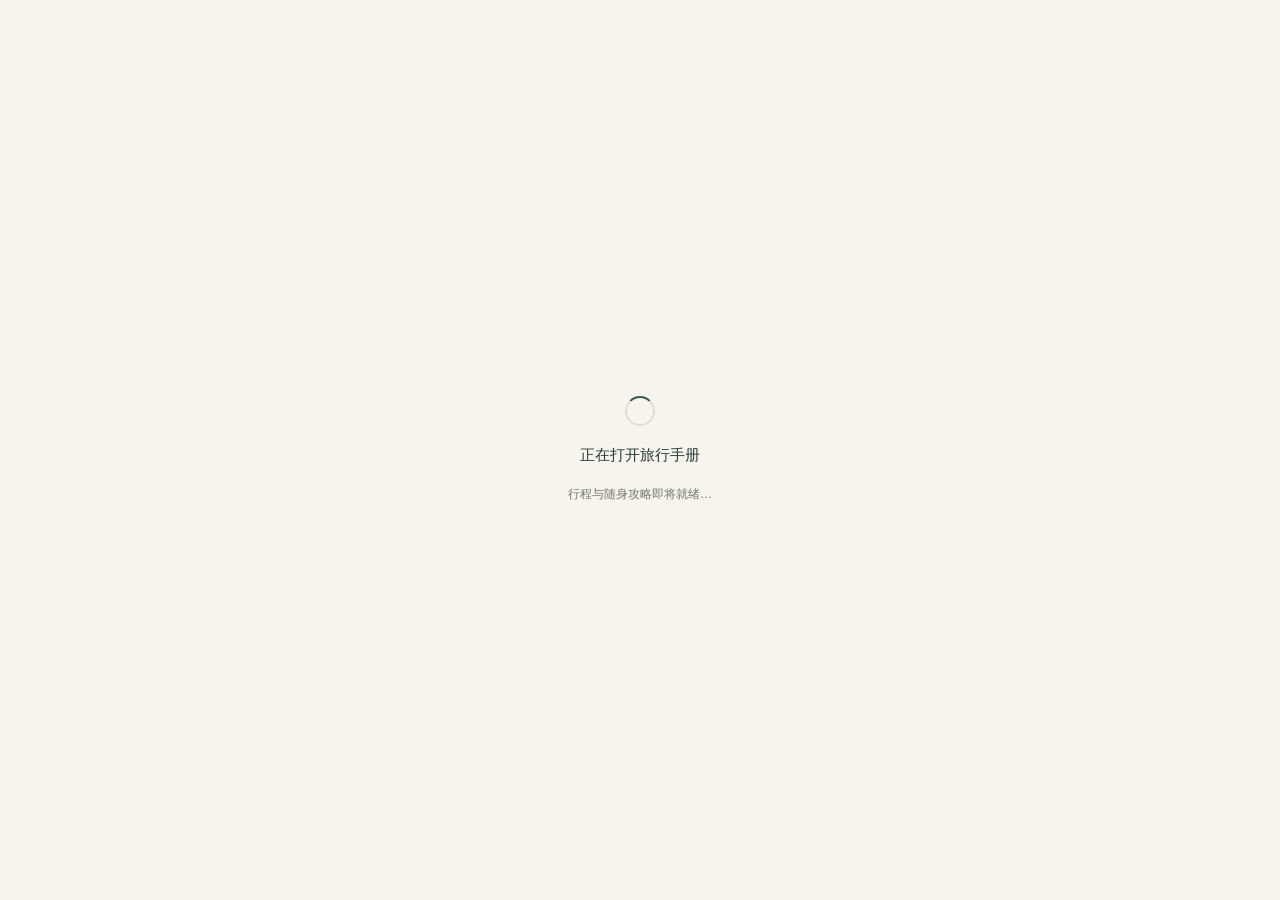
==== commit 82e32a9e: "Add render-aware loading, preserve section reading positions, and surface route maps" ====
--- a/assets/page-template.html
+++ b/assets/page-template.html
@@ -17,9 +17,13 @@
 
 /* Shared SVG icons and narrow-screen text alignment. */
 .icon-warning{color:var(--clay)}.inline-copy{display:inline-flex;align-items:center;gap:4px;max-width:100%;vertical-align:middle;text-align:left;overflow-wrap:anywhere;line-height:1.7}.inline-copy .icon,.inline-source .icon{width:12px;height:12px}.check-row{align-items:start;gap:11px}.check-row>span{min-width:0;overflow-wrap:anywhere}.check-row input{margin:4px 0 0;appearance:none;border:1px solid var(--muted);border-radius:3px;background:var(--card);display:grid;place-items:center}.check-row input:checked{background:var(--green);border-color:var(--green)}.check-row input:checked:after{content:"";width:5px;height:9px;border:solid var(--card);border-width:0 2px 2px 0;transform:translateY(-1px) rotate(45deg)}.check-row strong{font-weight:600;line-height:1.7}.check-row p{font-weight:400;line-height:1.9}.check-row p strong{font-weight:500}.check-row .icon{width:15px;height:15px;margin-right:3px;vertical-align:-2px}.check-row .inline-copy .icon{width:11px;height:11px;margin:0}.close-dialog{width:36px;height:36px;display:grid;place-items:center}.back-top{display:grid;place-items:center}.back-top[hidden]{display:none}
+
+.page-loading{position:fixed;inset:0;z-index:200;display:grid;place-content:center;justify-items:center;gap:16px;background:var(--paper);padding:28px;text-align:center}.page-loading[hidden]{display:none}.page-loading strong{font-size:15px;font-weight:500}.page-loading p{font-size:12px;color:var(--muted)}.loading-spinner{width:30px;height:30px;border:2px solid var(--line);border-top-color:var(--green);border-radius:50%;animation:loading-turn .9s linear infinite}@keyframes loading-turn{to{transform:rotate(360deg)}}@media(prefers-reduced-motion:reduce){.loading-spinner{animation:none}}
+.hero-map{display:inline-flex;align-items:center;gap:8px;margin-top:19px;min-height:42px;padding:8px 14px;border:1px solid #dce5d66b;border-radius:4px;background:#173e324d;color:#f7f6e9;font-size:12px}.hero-map[hidden]{display:none}.view-toggle button{display:inline-flex;align-items:center;justify-content:center;gap:6px}@media(max-width:760px){.section-top:has(.view-toggle){flex-wrap:wrap}.section-top .view-toggle{width:100%;display:grid;grid-template-columns:1fr 1fr 44px}.section-top .view-toggle button{min-height:44px;font-size:12px}.section-top .view-toggle .icon{width:17px;height:17px}}
 __MAP_CSS__
 </style></head>
-<body>
+<body aria-busy="true">
+<div class="page-loading" id="page-loading" role="status"><span class="loading-spinner" aria-hidden="true"></span><strong>正在打开旅行手册</strong><p>行程与随身攻略即将就绪…</p></div>
 <svg aria-hidden="true" style="position:absolute;width:0;height:0;overflow:hidden"><defs>
 <symbol id="i-calendar" viewBox="0 0 24 24"><rect x="3" y="5" width="18" height="16" rx="2"/><path d="M7 3v4m10-4v4M3 10h18M7 14h2m4 0h2m-8 4h2"/></symbol>
 <symbol id="i-route" viewBox="0 0 24 24"><circle cx="6" cy="6" r="3"/><circle cx="18" cy="18" r="3"/><path d="M9 6h7a4 4 0 0 1 0 8H8a4 4 0 0 0 0 8h4"/></symbol>
@@ -59,7 +63,7 @@
 <header class="masthead"><div class="brand"><span class="brand-mark">山</span>山水之间 <span class="eyebrow muted" style="letter-spacing:1px;font-size:9px">TRAVEL NOTES</span></div><div class="mast-actions"><button class="text-btn" id="share" aria-label="分享手册"><svg class="icon" aria-hidden="true"><use href="#i-external"/></svg><span class="label">分享</span></button><button class="text-btn" id="download" aria-label="保存手册"><svg class="icon"><use href="#i-download"/></svg><span class="label">保存手册</span></button><button class="text-btn" id="print" aria-label="打印行程"><svg class="icon"><use href="#i-print"/></svg><span class="label">打印行程</span></button><button class="text-btn" id="theme" aria-label="切换深浅色" aria-pressed="false"><svg class="icon"><use href="#i-moon"/></svg></button></div></header>
 <section class="hero" aria-labelledby="trip-title">
 <svg class="hero-art" viewBox="0 0 1200 420" preserveAspectRatio="xMidYMid slice" role="img" aria-label="湖山、远塔与小舟的原创湖山意象插画，非实景照片"><defs><linearGradient id="sky" x2="0" y2="1"><stop stop-color="#c8ceaf"/><stop offset="1" stop-color="#dce0c4"/></linearGradient><linearGradient id="water" x2="0" y2="1"><stop stop-color="#a8bcaa"/><stop offset="1" stop-color="#597f70"/></linearGradient><linearGradient id="hill" x2="0" y2="1"><stop stop-color="#507260"/><stop offset="1" stop-color="#284b3e"/></linearGradient><filter id="grain"><feTurbulence type="fractalNoise" baseFrequency=".7" numOctaves="3" stitchTiles="stitch"/><feColorMatrix type="saturate" values="0"/><feComponentTransfer><feFuncA type="linear" slope=".08"/></feComponentTransfer><feBlend in="SourceGraphic" mode="soft-light"/></filter></defs><g filter="url(#grain)"><path fill="url(#sky)" d="M0 0h1200v420H0z"/><circle cx="927" cy="87" r="38" fill="#efe7c2" opacity=".84"/><path d="M0 220Q95 80 200 185T420 181Q510 90 600 166T790 151Q890 70 1000 138T1200 123V320H0z" fill="#9aaf98"/><path d="M0 240Q88 164 190 225T395 205Q506 120 610 207T816 191Q921 132 1007 206T1200 174V320H0z" fill="#7f9b85"/><path d="M0 260Q95 203 182 250T401 239Q517 166 626 250T832 216Q943 192 1046 235T1200 214V340H0z" fill="#638974"/><path fill="url(#water)" d="M0 269Q600 248 1200 272V420H0z"/><g stroke="#d5dec4" stroke-width="1" opacity=".35"><path d="M593 292h180m27 0h128m-239 18h102m58 7h170M508 340h180m50 18h270m-430 28h130m90 10h170m-20-58h180"/></g><path d="M1100 274h100v20h-100z" fill="#456c57"/><g fill="#385b48"><path d="m1110 251 18-8 18 8-4 3h-28zM1117 254h22v18h-22zM1110 242l18-8 18 8-3 3h-30zM1118 244h20v7h-20zM1112 231l16-7 16 7-2 3h-28zM1120 233h16v8h-16zM1115 221l13-7 13 7-3 3h-20zM1122 222h12v8h-12zM1118 212l10-6 10 6-2 2h-16zM1124 211h8v10h-8zM1127 198h2v10h-2z"/></g><path d="M0 327Q121 290 245 352T450 388L561 420H0z" fill="url(#hill)"/><path d="M1200 353q-68-21-133 32l-76 35h209z" fill="#315743"/><g fill="#254b38" stroke="#254b38"><path d="M84 365q45-105 5-180M89 240q50-44 84-31M94 282q-55-30-81-18" fill="none" stroke-width="8"/><ellipse cx="78" cy="188" rx="65" ry="15"/><ellipse cx="155" cy="210" rx="65" ry="15"/><ellipse cx="36" cy="258" rx="65" ry="17"/><ellipse cx="98" cy="227" rx="42" ry="13"/></g><g transform="translate(870 341)" fill="#e3dfbf"><path d="M0 0h55l-10 7H14z"/><path d="M18-12h23l7 12H13z" fill="#335847"/><path d="M7-5 65 14" stroke="#284d3d" stroke-width="2"/></g><path d="m776 95 6-3 6 3m25 12 5-3 5 3" stroke="#54745b" stroke-width="1.5" fill="none"/></g></svg>
-<div class="hero-shade"></div><div class="hero-copy"><div class="eyebrow" id="hero-eyebrow"></div><h1 id="trip-title"></h1><p id="trip-intro"></p><div class="hero-meta" id="hero-meta"></div></div><span class="hero-stamp">湖山有约 · 不负闲时</span></section>
+<div class="hero-shade"></div><div class="hero-copy"><div class="eyebrow" id="hero-eyebrow"></div><h1 id="trip-title"></h1><p id="trip-intro"></p><div class="hero-meta" id="hero-meta"></div><button class="hero-map" id="hero-map" data-map-all hidden><svg class="icon" aria-hidden="true"><use href="#i-map"/></svg>路线地图<span aria-hidden="true">→</span></button></div><span class="hero-stamp">湖山有约 · 不负闲时</span></section>
 <div class="historical" id="historical"></div><div class="travel-status" id="travel-status" role="status"></div>
 </div>
 <div class="nav-shell"><div class="wrap nav-row"><nav class="tabs" role="tablist" aria-label="攻略栏目" id="tabs"></nav><div class="search-wrap"><input type="search" id="search" aria-label="搜索行程与攻略" placeholder="搜索景点、餐厅、交通…" autocomplete="off" aria-controls="search-results"><svg class="icon"><use href="#i-search"/></svg><div class="search-results" id="search-results" aria-label="搜索结果" hidden></div></div></div></div>
@@ -70,6 +74,7 @@
 <script id="trip-data" type="application/json">__TRIP_DATA__</script>
 <script>
 'use strict';
+if(location.hash.includes('trip-map'))history.scrollRestoration='manual';
 const data=JSON.parse(document.getElementById('trip-data').textContent);
 const isHistory=data.status==='historical-example';
 const dayDate=(d,i)=>d.date?d.date.slice(5).replace('-','.'):'第 '+(i+1)+' 天';
@@ -95,6 +100,7 @@
 const mapUrl=q=>'https://uri.amap.com/search?keyword='+encodeURIComponent(data.destination+' '+q)+'&city='+encodeURIComponent(data.destination);
 const tabs=[['trip','每日行程','calendar'],['prep','出发准备','check'],['transport','交通指南','route'],['food','寻味'+data.destination,'food'],['budget','旅行预算','wallet'],['practical','随身锦囊','info']];
 const typeNames={transit:'ON THE WAY · 交通',food:'TASTE · 餐饮',indoor:'INDOORS · 室内',spot:'EXPLORE · 游览',night:'AFTER DARK · 夜游',rest:'SLOW DOWN · 休整',hike:'IN NATURE · 徒步'};
+const tabReading={};
 let current='trip',dayIndex=0,view='timeline',tier=data.budget.defaultTier,people=data.travelers,addons=new Set(),toastTimer;
 const storageKey='travel-guide:'+data.destination+':'+(data.days[0].date||data.title);let checks={};
 try{checks=JSON.parse(localStorage.getItem(storageKey)||'{}');}catch{checks={};}
@@ -108,7 +114,7 @@
 function route(d,wide=false){const points=d.stops.filter(s=>s.mapQuery);return `<div class="route">${points.map((s,i)=>`<div class="route-node" data-number="${i+1}"><div><a href="${mapUrl(s.mapQuery)}" target="_blank" rel="noopener noreferrer">${esc(s.mapQuery)} ↗</a>${wide?`<small>${esc(s.time)} · ${esc(s.transport)}</small>`:''}</div></div>`).join('')||'<p class="muted">此日未提供可定位地点。</p>'}</div><div class="aside-note">路线顺序示意，非地理比例地图。点地点可打开高德搜索；步行距离与路况需在地图内确认。</div>`;}
 function branchBlock(d,printMode){return d.extra?.branch?`<div class="alternative" style="margin:15px 0 20px"><h3>${esc(clean(d.extra.branch.title))}</h3>${d.extra.branch.opts.map(b=>`<details ${printMode?'open':''}><summary>${esc(clean(b.t))}</summary><p>${fmt(b.cond)}</p><p>${fmt(b.d)}</p></details>`).join('')}</div>`:'';}
 function dayBody(d,printMode=false){return `<div class="day-heading"><div><div class="eyebrow muted" style="margin-bottom:8px">DAY ${String(dayIndex+1).padStart(2,'0')} / ${esc(dayDate(d,dayIndex))}</div><h3>${esc(d.title)}</h3><p>${esc(d.weather)} · ${esc(d.temperature)} · ${esc(d.kind)}</p>${d.extra?.flower?`<details><summary>花情与备选提醒</summary><div class="reference-chunk">${tree(d.extra.flower)}</div></details>`:""}</div><div><span class="pill warm">体力 ${esc(d.stamina)} / 5</span></div></div>${d.alerts.length?`<div class="soft-note"><strong>今日留意</strong> · ${fmt(d.alerts[0])}<div style="font-size:10px;margin-top:4px;opacity:.75">${isHistory?'原稿提醒，适用时间为原行程日期；未作为当前公告核实。':'出行前请再次核实预约、开放与交通安排。'}</div>${d.alerts.length>1?`<details><summary>其他提醒（${d.alerts.length-1}）</summary>${d.alerts.slice(1).map(a=>`<p style="margin:8px 0">${fmt(a)}</p>`).join('')}</details>`:''}</div>`:''}<div class="timeline">${d.stops.map((s,i)=>`<article class="stop" id="${esc(d.id)}-stop-${i}" tabindex="-1"><div class="stop-time">${esc(s.time.replace('—','–'))}</div><div class="stop-body"><div class="stop-type">${esc(typeNames[s.type]||'DISCOVER · 行程')}</div><h4>${esc(s.name)}</h4>${s.transport?`<p class="stop-transport">${icon('route')} ${esc(s.transport)}</p>`:''}${s.notes.length?`<p class="stop-blurb">${fmt(s.notes[0])}</p>`:''}${s.notes.length>1?`<details ${printMode?'open':''}><summary>展开实用细节 · ${s.notes.length-1} 条</summary><ul class="detail-notes">${s.notes.slice(1).map(n=>`<li>${fmt(n)}</li>`).join('')}</ul></details>`:''}${citations(s.sources)}${s.mapQuery?`<div class="stop-actions"><a class="map-link" href="${mapUrl(s.mapQuery)}" target="_blank" rel="noopener noreferrer">${icon('pin')} 高德导航 ↗</a><a class="map-link" href="${baiduUrl(s.mapQuery)}" target="_blank" rel="noopener noreferrer">百度 ↗</a><button class="copy-btn" data-copy="${esc(s.mapQuery)}">复制地点</button></div>`:''}</div></article>${/决策点/.test(s.name)?branchBlock(d,printMode):''}` ).join('')}</div>${!d.stops.some(s=>/决策点/.test(s.name))?branchBlock(d,printMode):''}<div class="alternative"><div class="eyebrow muted">A LITTLE FLEXIBILITY</div><h3>计划可以变，兴致不必减。</h3>${d.alternatives.map(a=>`<details ${printMode?'open':''}><summary>${esc(clean(a.q))}</summary><p>${fmt(a.a)}</p></details>`).join('')}<p style="font-size:11px;margin-top:13px">${fmt(d.rest)}</p></div>${Object.keys(d.extra||{}).length?`<details class="archive"><summary>当日补充：路线分支、里程与安排理由</summary><div class="reference-chunk">${tree(Object.fromEntries(Object.entries(d.extra).filter(([k])=>k!=='branch')))}</div></details>`:''}`;}
-function renderTrip(){window.travelMap?.release();const d=data.days[dayIndex];$('#panel').innerHTML=section(data.sectionTitle||data.days.length+' 天，慢游'+data.destination+'。','每天都有留白，也都有值得期待的风景。','01',`<div class="view-toggle" aria-label="行程展示方式"><button data-view="timeline" aria-pressed="${view==='timeline'}">时间轴</button><button data-view="route" aria-pressed="${view==='route'}">地图</button><button data-amfull aria-label="全屏地图" ${data.map?'':'disabled title="待补充地图配置"'}>${icon('expand')}</button></div>`)+`<div class="day-picker" aria-label="选择旅行日期">${data.days.map((d,i)=>`<button class="day-btn" data-day="${i}" aria-pressed="${dayIndex===i}" aria-label="第 ${i+1} 天 ${esc(d.label)}"><span class="day-index">DAY ${String(i+1).padStart(2,'0')}</span><div class="day-date">${esc(dayDate(d,i))}</div><span class="day-label">${esc(d.label)}</span><span class="day-weather">${esc(d.kind)} · ${esc(d.stamina)}/5</span></button>`).join('')}</div>`+(view==='route'?`<div id="am-inline" class="am-inline on" data-map-status="loading"><div class="am-in-hd" id="amInHd"></div><div class="am-in-stage"><div class="am-map" id="amInMap"></div><div class="am-in-load" id="amInLoad"><div class="am-spin"></div><div>正在加载地图…</div></div><div class="am-in-fb" id="amInFb"></div></div><div class="am-in-ft" id="amInFt"></div></div><div class="map-tools"><button class="plain-button" data-map-all ${data.map?'':'disabled'}>全程总览与备选路线</button></div>`:`<div class="journey-grid"><div>${dayBody(d)}</div><aside class="journey-aside"><div class="side-card"><div class="eyebrow muted">TODAY'S ROUTE</div><h3>今天，顺路而行。</h3>${route(d)}</div><div class="side-card"><div class="eyebrow muted">TRAVEL RHYTHM</div><h3>旅行也要有呼吸。</h3><div class="intensity-bars" aria-label="全程体力评分 ${data.days.map(d=>d.stamina).join('、')}">${data.days.map((d,i)=>`<button class="bar-day" data-chart-day="${i}" aria-label="查看第 ${i+1} 天行程"><div class="bar ${i===dayIndex?'active':''}" style="height:${d.stamina/5*100}%" title="第${i+1}天 ${d.stamina}/5"></div></button>`).join('')}</div><div class="bar-labels">${data.days.map((_,i)=>`<span>${i+1}</span>`).join('')}</div><p class="muted" style="font-size:11px;margin-top:17px">${esc(clean(d.rest))}</p></div><div class="side-card"><div class="eyebrow muted">KEEP IN MIND</div><h3>先确认，再出发。</h3><p class="muted" style="font-size:11px">${isHistory?'天气、票价、预约和交通安排来自原稿历史资料。新行程需更新核实。':'出发前再确认天气、票价、预约与交通。未核实信息会在相关条目中标注。'}</p><div style="margin-top:15px">${sourceButton()}</div></div></aside></div>`)+`<div class="foot-note">信息截至 ${esc(data.asOf)} · ${isHistory?'原稿预测天气与安排仅作样例，所有细节均保留在折叠区。':'具体时刻、天气和价格以临近出发查询结果为准。'}</div>`;const picker=document.querySelector('.day-picker'),selected=picker?.querySelector('[aria-pressed=true]');if(picker&&selected)picker.scrollLeft=selected.offsetLeft-picker.offsetLeft-(picker.clientWidth-selected.offsetWidth)/2;
+function renderTrip(){window.travelMap?.release();const d=data.days[dayIndex];$('#panel').innerHTML=section(data.sectionTitle||data.days.length+' 天，慢游'+data.destination+'。','每天都有留白，也都有值得期待的风景。','01',`<div class="view-toggle" aria-label="行程展示方式"><button data-view="timeline" aria-pressed="${view==='timeline'}">${icon('calendar')}时间轴</button><button data-view="route" aria-pressed="${view==='route'}">${icon('map')}地图</button><button data-amfull aria-label="全屏地图" ${data.map?'':'disabled title="待补充地图配置"'}>${icon('expand')}</button></div>`)+`<div class="day-picker" aria-label="选择旅行日期">${data.days.map((d,i)=>`<button class="day-btn" data-day="${i}" aria-pressed="${dayIndex===i}" aria-label="第 ${i+1} 天 ${esc(d.label)}"><span class="day-index">DAY ${String(i+1).padStart(2,'0')}</span><div class="day-date">${esc(dayDate(d,i))}</div><span class="day-label">${esc(d.label)}</span><span class="day-weather">${esc(d.kind)} · ${esc(d.stamina)}/5</span></button>`).join('')}</div>`+(view==='route'?`<div id="am-inline" class="am-inline on" data-map-status="loading"><div class="am-in-hd" id="amInHd"></div><div class="am-in-stage"><div class="am-map" id="amInMap"></div><div class="am-in-load" id="amInLoad"><div class="am-spin"></div><div>正在加载地图…</div></div><div class="am-in-fb" id="amInFb"></div></div><div class="am-in-ft" id="amInFt"></div></div><div class="map-tools"><button class="plain-button" data-map-all ${data.map?'':'disabled'}>全程总览与备选路线</button></div>`:`<div class="journey-grid"><div>${dayBody(d)}</div><aside class="journey-aside"><div class="side-card"><div class="eyebrow muted">TODAY'S ROUTE</div><h3>今天，顺路而行。</h3>${route(d)}</div><div class="side-card"><div class="eyebrow muted">TRAVEL RHYTHM</div><h3>旅行也要有呼吸。</h3><div class="intensity-bars" aria-label="全程体力评分 ${data.days.map(d=>d.stamina).join('、')}">${data.days.map((d,i)=>`<button class="bar-day" data-chart-day="${i}" aria-label="查看第 ${i+1} 天行程"><div class="bar ${i===dayIndex?'active':''}" style="height:${d.stamina/5*100}%" title="第${i+1}天 ${d.stamina}/5"></div></button>`).join('')}</div><div class="bar-labels">${data.days.map((_,i)=>`<span>${i+1}</span>`).join('')}</div><p class="muted" style="font-size:11px;margin-top:17px">${esc(clean(d.rest))}</p></div><div class="side-card"><div class="eyebrow muted">KEEP IN MIND</div><h3>先确认，再出发。</h3><p class="muted" style="font-size:11px">${isHistory?'天气、票价、预约和交通安排来自原稿历史资料。新行程需更新核实。':'出发前再确认天气、票价、预约与交通。未核实信息会在相关条目中标注。'}</p><div style="margin-top:15px">${sourceButton()}</div></div></aside></div>`)+`<div class="foot-note">信息截至 ${esc(data.asOf)} · ${isHistory?'原稿预测天气与安排仅作样例，所有细节均保留在折叠区。':'具体时刻、天气和价格以临近出发查询结果为准。'}</div>`;const picker=document.querySelector('.day-picker'),selected=picker?.querySelector('[aria-pressed=true]');if(picker&&selected)picker.scrollLeft=selected.offsetLeft-picker.offsetLeft-(picker.clientWidth-selected.offsetWidth)/2;
 if(view==='route'){if(data.map)window.travelMap?.mount();else{document.getElementById('am-inline').innerHTML='<p class="soft-note">尚未提供地点坐标与地图配置。请补充真实坐标和路线数据；不会用路线示意代替地理地图。</p>';}}}
 const keyLabels={n:'名称',d:'说明',t:'时间 / 联系方式',a:'地址 / 内容',r:'路线',q:'问题',s:'原稿来源等级',src:'来源',note:'注意',name:'名称',title:'标题',desc:'说明',go:'到达方式',noteId:'笔记 ID',map:'地图搜索名',p:'价格 / 分类',g:'分组',items:'条目',url:'链接',tips:'提示',taste:'风味',tip:'点单建议',train:'铁路',official:'原稿标注官方的交通参考',back:'返程',control:'交通管制',city:'市内交通',metro:'地铁',boat:'游船',hike:'徒步',channels:'预约渠道',phones:'紧急联系',hospitals:'医院',lost:'走散与失物',fuse:'停运与熔断',rumors:'信息辨别',rain:'雨天备选',flower:'花情资料',tide:'观潮资料',unknown:'待核实事项',about:'关于原稿',mjulong:'片区交通',jxBest:'推荐路线',jxNoDrive:'通行提醒',spots:'热门地点交通',metroNote:'地铁提醒',noBook:'免预约地点',noBooking:'免预约说明',tonight:'出发前事项',weatherTable:'天气参考表',pitfalls:'出行提示',extra:'其他风味',cuyu:'菜品说明',queueTrick:'错峰用餐',foot:'资料说明',t3:'团队总额',pp:'人均估算',sum3:'团队总额',per:'人均估算',range:'费用区间',econ:'经济档',comf:'舒适档',lux:'品质档',tag:'标记',opts:'可选路线',cond:'适用条件',k:'标识',cls:'原稿样式标签',star:'推荐',since:'历史背景',addr:'地址',sign:'招牌',price:'价格',queue:'排队情况',verdict:'选择建议',old:'老字号',new_:'本地家常与连锁',dishes:'当地菜肴',streets:'美食街区',xiaochi:'小吃',tea:'茶室',veg:'素食',plan:'用餐安排',deals:'历史优惠',avoid:'原稿用餐提示',rooms:'房型',hotels:'酒店',areas:'住宿片区',saves:'原稿省钱建议',addons:'原稿加项',tiers:'预算档位',breakdown:'原稿预算明细',tune:'预算调节',principles:'行程设计原则',mileage:'里程',branch:'路线分支',logic:'安排理由'};
 function tree(v,depth=0){if(v===null||v===undefined)return '';if(typeof v!=='object'){const raw=String(v);return /^https?:\/\//.test(raw)?`<a href="${safeUrl(raw)}" target="_blank" rel="noopener noreferrer">${esc(raw)}</a>`:fmt(raw);}if(Array.isArray(v))return '<ul>'+v.map(x=>`<li>${tree(x,depth+1)}</li>`).join('')+'</ul>';return Object.entries(v).filter(([k])=>!['cls'].includes(k)).map(([k,val])=>k==='noteId'&&typeof val==='string'?`<p>笔记 ID：${esc(val)} <button class="inline-copy" data-copy="${esc(val)}">复制笔记 ID</button></p>`:k==='map'&&typeof val==='string'?`<p><a href="${mapUrl(val)}" target="_blank" rel="noopener noreferrer">${icon('pin')} ${esc(val)} ↗</a> <a href="${baiduUrl(val)}" target="_blank" rel="noopener noreferrer">百度 ↗</a> <button class="inline-copy" data-copy="${esc(val)}">复制地点</button></p>`:typeof val==='object'&&val!==null?`<details><summary>${esc(keyLabels[k]||'补充信息')}</summary>${tree(val,depth+1)}</details>`:`<p><span class="label-key">${esc(keyLabels[k]||'补充信息')}</span>${tree(val,depth+1)}</p>`).join('');}
@@ -124,7 +130,15 @@
 function hoursBlock(){const h=data.practical.hours;if(!h)return '';return `<section class="content-card hours-card" style="margin-top:25px"><div class="eyebrow muted">OPENING HOURS</div><h3>营业时间速查</h3><p class="muted">原稿高德营业资料采集于 ${esc(h.asOf)}；最晚入场、节假日安排和临时停业以当日公告为准。</p><details><summary>展开 ${h.rows.length-1} 处营业时间与评分</summary><div class="hours-table"><table>${h.rows.map((r,i)=>`<tr>${r.map(c=>i===0?`<th>${esc(c)}</th>`:`<td>${esc(c)}</td>`).join('')}</tr>`).join('')}</table></div></details><details><summary>原稿国庆开放、闭馆与演出核对说明</summary><p class="reference-chunk">${fmt(h.notes)}</p></details></section>`;}
 function renderPractical(){const p=data.practical;$('#panel').innerHTML=section('需要的时候，随手找得到。','紧急联系、天气备选、预约渠道与来源，都放在这里。','06')+`<div class="content-grid"><section class="content-card"><div class="eyebrow muted">STAY CONNECTED</div><h3>紧急联系</h3>${(p.phones||[]).map(g=>`<details ${g===p.phones[0]?'open':''}><summary>${esc(g.g)}</summary>${g.items.map(z=>`<div class="list-row"><strong>${esc(z.n)}</strong> <a href="tel:${esc(String(z.t).replace(/[^\d+-]/g,''))}">${esc(z.t)}</a><p class="muted">${fmt(z.d)}</p></div>`).join('')}</details>`).join('')}<p class="muted" style="font-size:10px;margin-top:15px">${isHistory?'历史资料号码；':''}当地专线需核实。遇紧急情况优先使用全国紧急热线。</p></section><section class="content-card"><div class="eyebrow muted">A PLAN THAT BENDS</div><h3>下雨、停航或体力不足</h3><p>每天的行程页都提供备选方案。优先缩短路线、转入室内，保留回酒店休整的余地。</p>${archive('停运与熔断参考',p.fuse||{})}${archive('医院与走散应对',{hospitals:p.hospitals,lost:p.lost})}${archive('雨天可选去处',p.rain||[])}<div style="margin-top:18px">${sourceButton()}</div></section></div>${hoursBlock()}${archive('补充参考：预约、目的地提示与待核实事项',Object.fromEntries(Object.entries(p).filter(([k])=>!['phones','hospitals','lost','rain','fuse','hours'].includes(k))))}${archive('社区经验与链接（个人观点，核实状态见资料说明）',data.community||{})}`;}
 function render(){renderNav();({trip:renderTrip,prep:renderPrep,transport:renderTransport,food:renderFood,budget:renderBudget,practical:renderPractical}[current])();}
-function navigate(id){window.travelMap?.release();current=id;render();history.replaceState(null,'','#'+id);}
+function navigate(id){
+ const details=[...$('#panel').querySelectorAll('details')];
+ tabReading[current]={top:window.scrollY,open:details.flatMap((el,i)=>el.open?[i]:[])};
+ window.travelMap?.release();current=id;render();history.replaceState(null,'','#'+id);
+ const saved=tabReading[id];
+ if(saved){const restored=$('#panel').querySelectorAll('details');for(const i of saved.open)if(restored[i])restored[i].open=true;}
+ window.scrollTo({top:saved?.top||0,behavior:'instant'});
+}
+$('#hero-map').hidden=!data.map;
 $('#hero-eyebrow').textContent=data.eyebrow;$('#trip-title').textContent=data.title;document.title=data.title+' · 旅行手册';$('#trip-intro').textContent=data.intro;
 $('#hero-meta').innerHTML=`<span class="meta-date">${icon('calendar')}<span>${data.days[0].date?esc(data.days[0].date.replaceAll('-','.'))+' — '+esc(data.days.at(-1).date.slice(5).replace('-','.')):data.days.length+' 天，日期待定'}</span></span><span>${icon('users')}<span>${data.travelers} 位旅伴</span></span><span>${icon('route')}<span>${esc(data.origin)}往返 · ${data.nights} 晚</span></span>`;
 $('#historical').innerHTML=`<span class="dot"></span><span>${data.status==='historical-example'?'历史示例 · 行程已结束 · ':data.status==='draft'?'规划草稿 · ':''}资料截至 ${esc(data.asOf)} · ${data.status==='historical-example'?'原稿天气为预测，未核实为实况。':'待确认的价格、天气与预约以官方公告为准。'}</span>`;
@@ -161,6 +175,9 @@
 const today=tripStatus();dayIndex=today.day;updateStatus();setInterval(updateStatus,1000);
 if(location.hash.includes('trip-map'))view='route';
 const initial=location.hash.slice(1).replace(/^tab-/, '').replace(/^trip-map$/, 'trip').replace(/^more$/, 'practical').replace(/^trans$/, 'transport').replace(/^ops$/, 'prep');if(tabs.some(t=>t[0]===initial))current=initial;render();
+if(view==='route')$('#am-inline')?.scrollIntoView({block:'start',behavior:'instant'});
+document.body.dataset.guideReady='true';document.body.removeAttribute('aria-busy');$('#page-loading').hidden=true;
+if(window.parent!==window)window.parent.postMessage({type:'travel-guide-ready'},location.origin==='null'?'*':location.origin);
 </script>
 <script>
 __MAP_JS__
